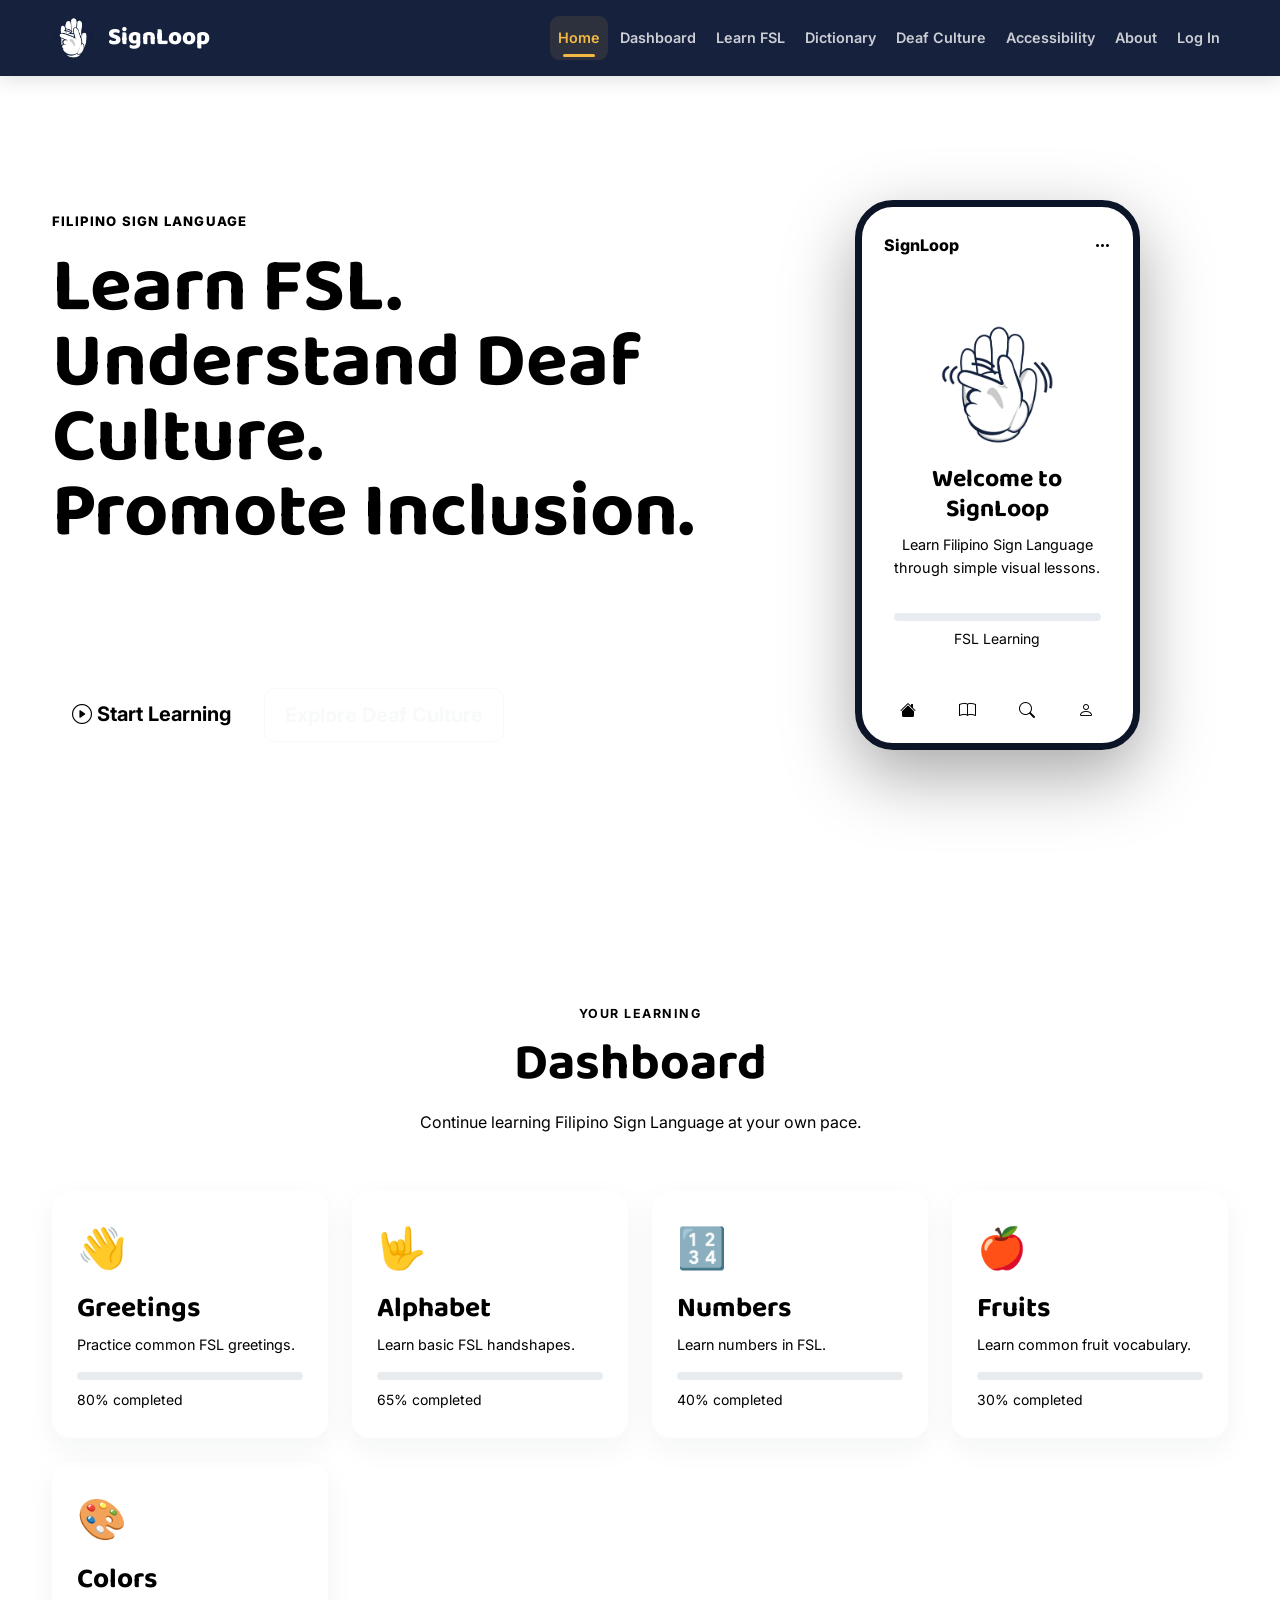
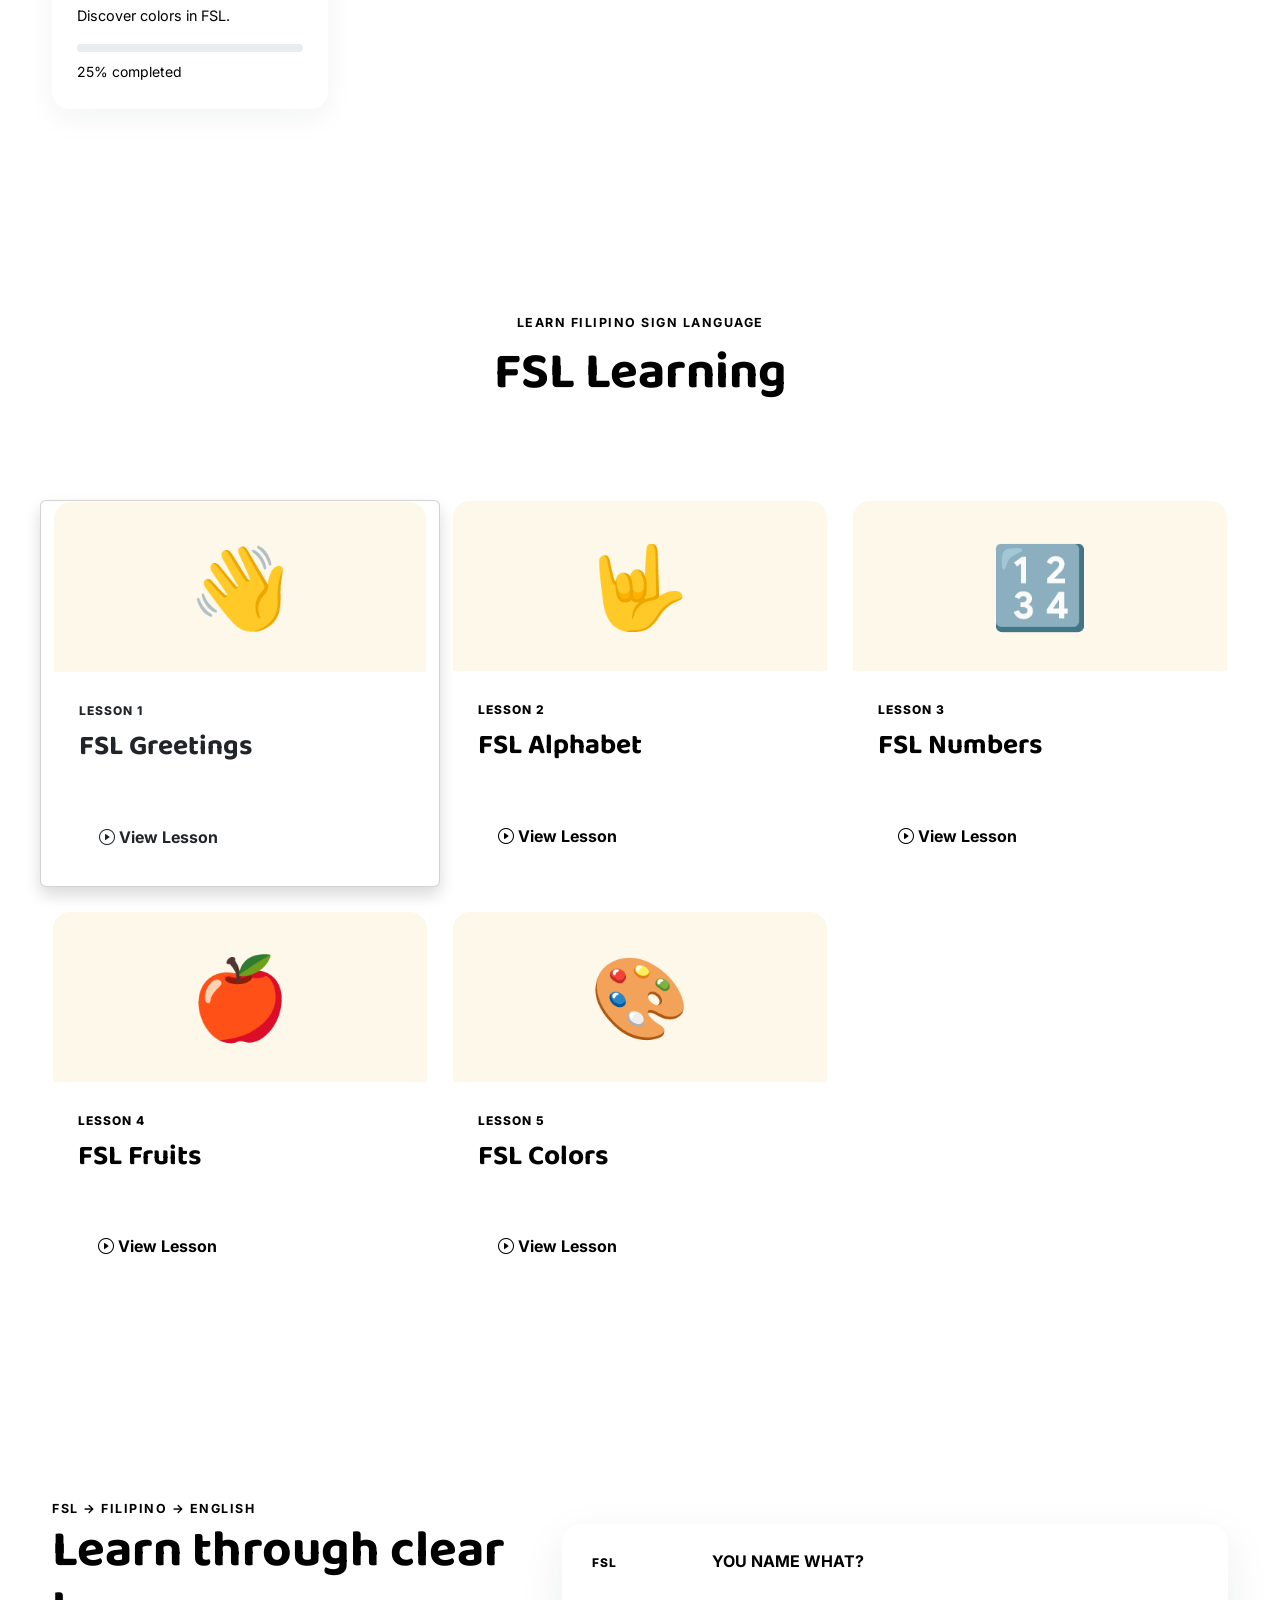
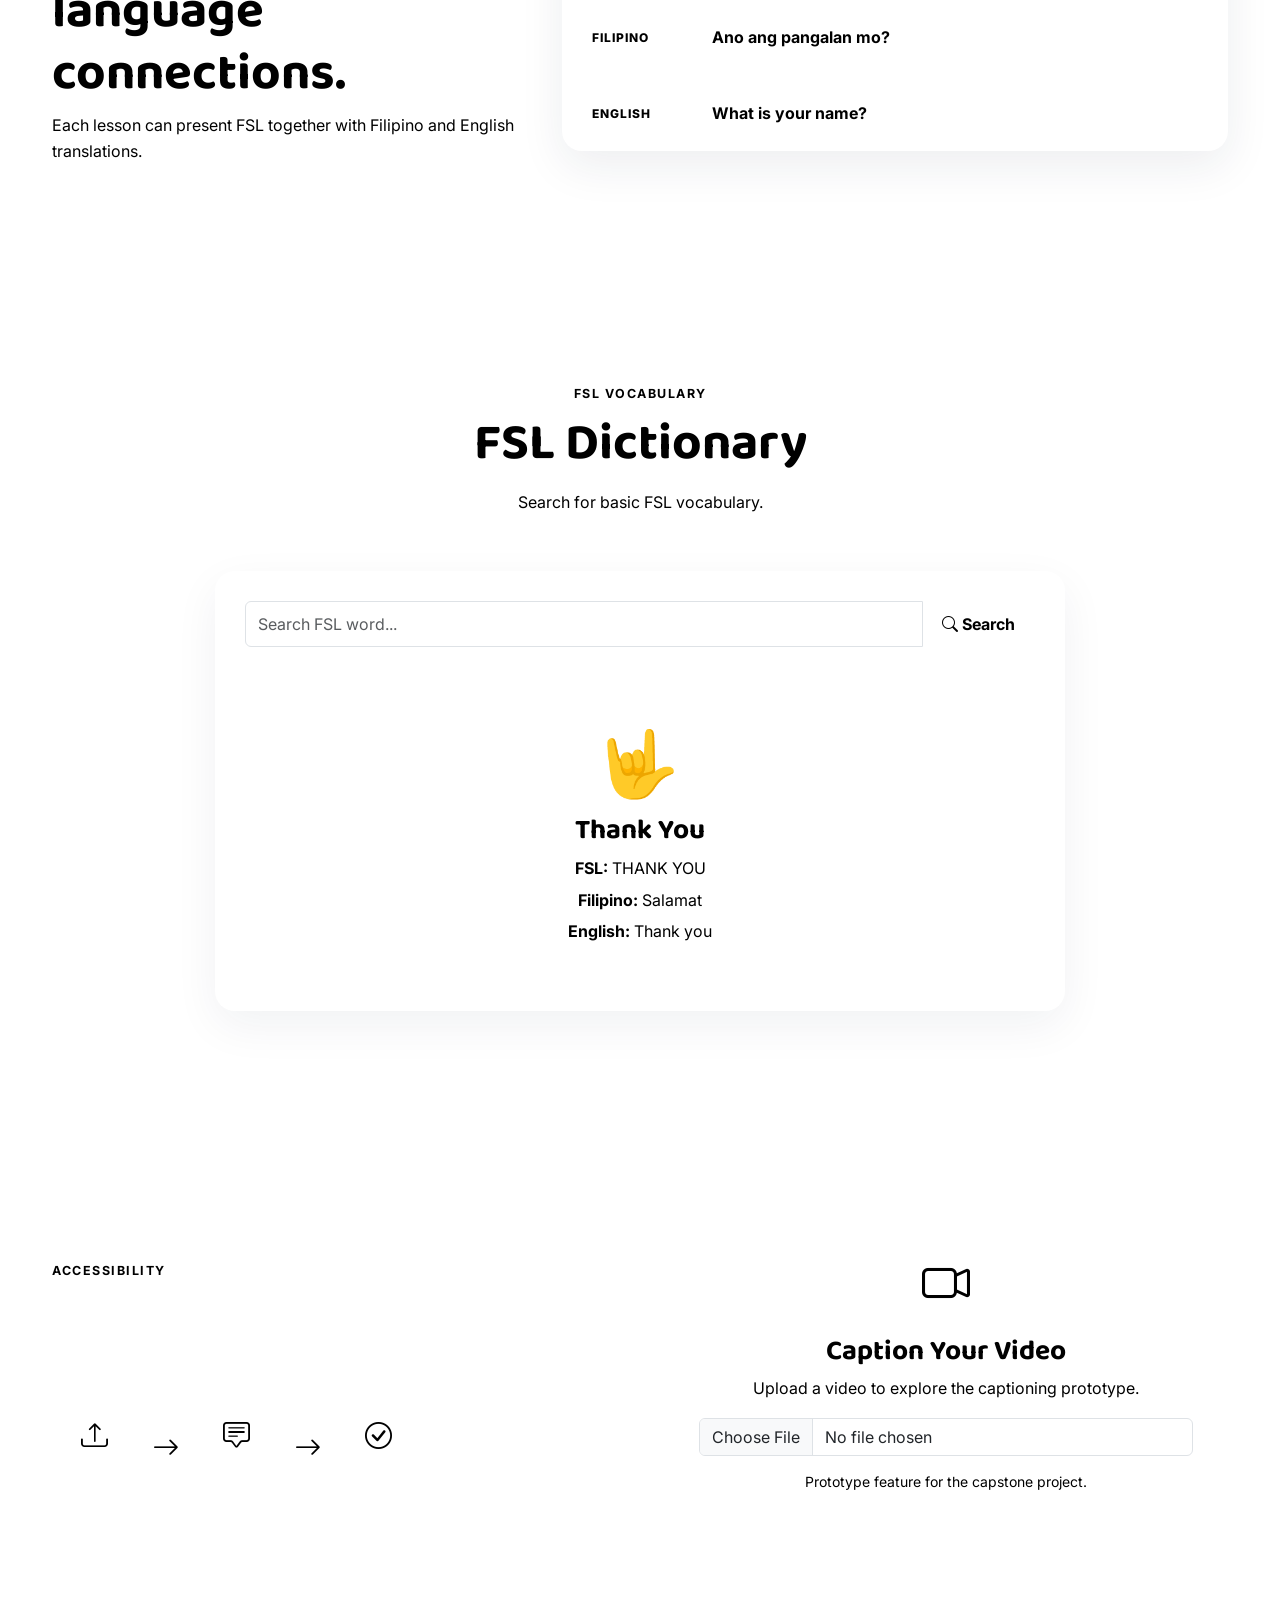
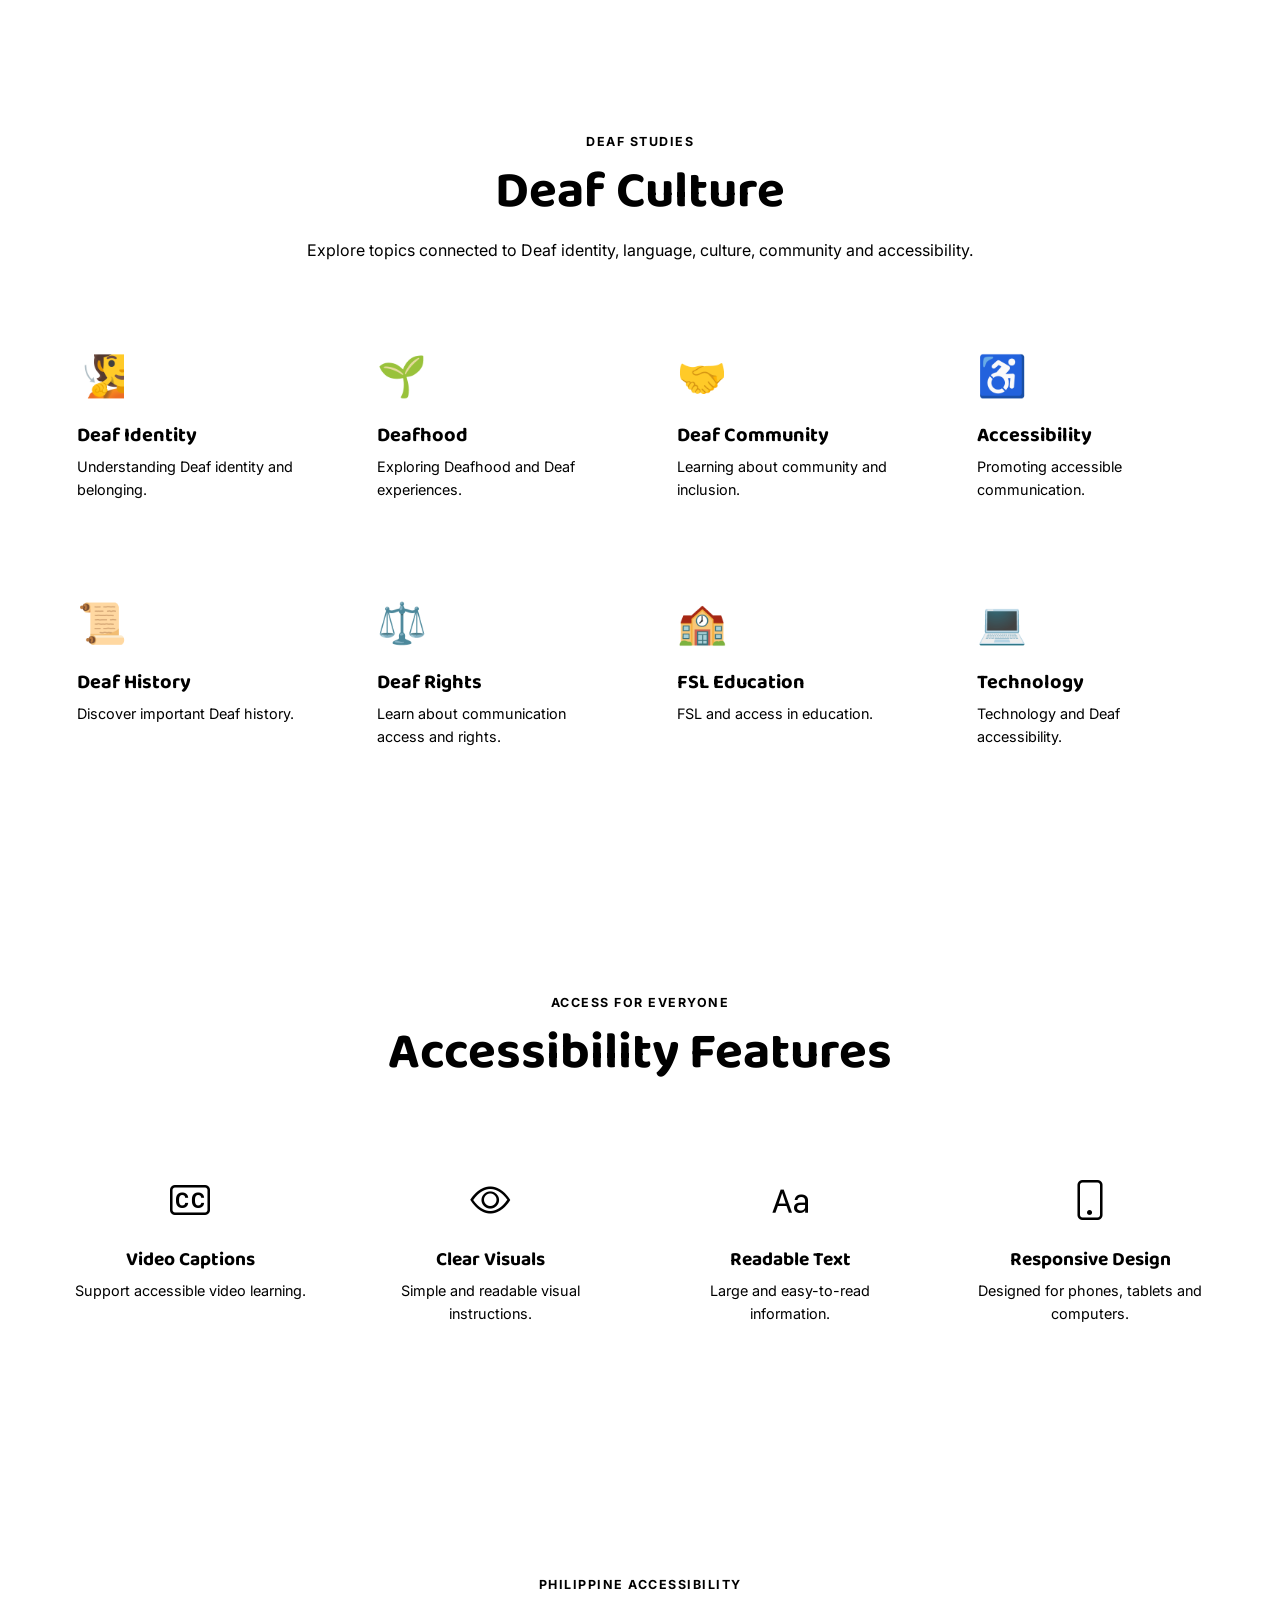
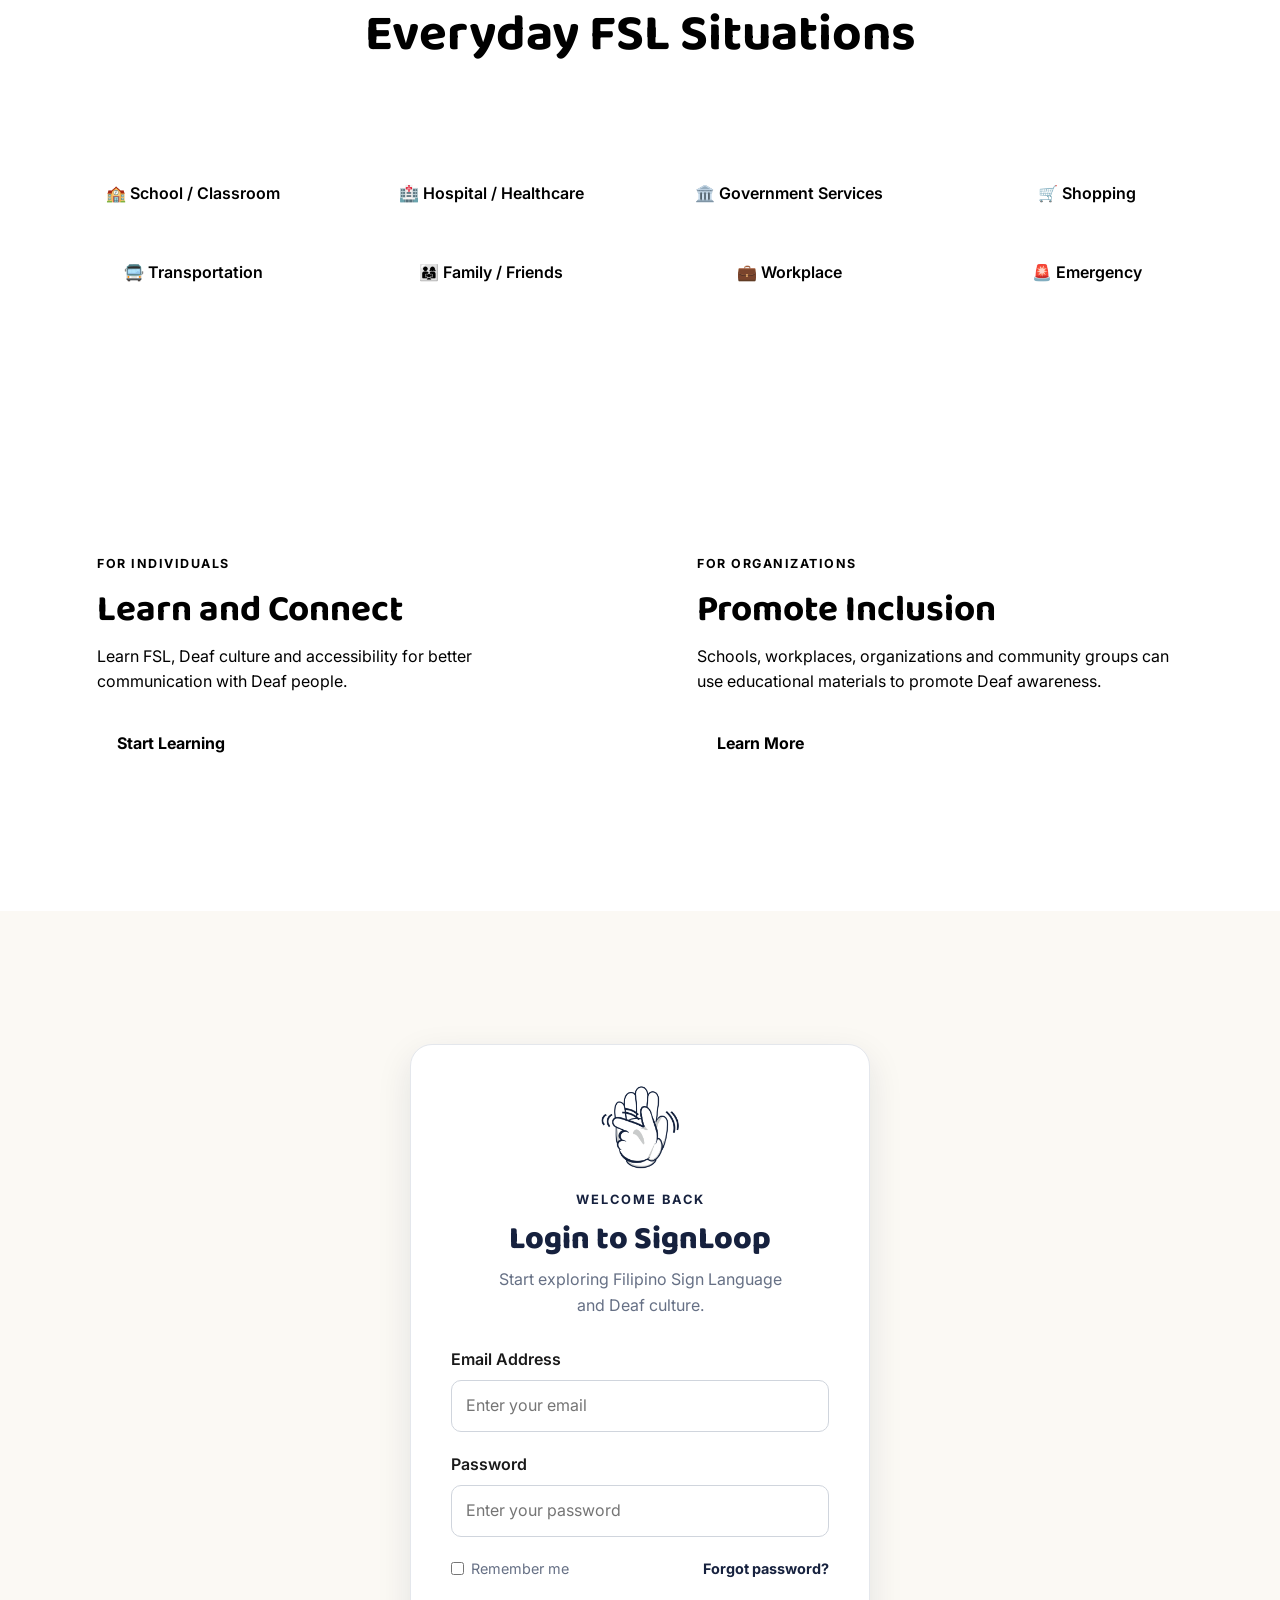
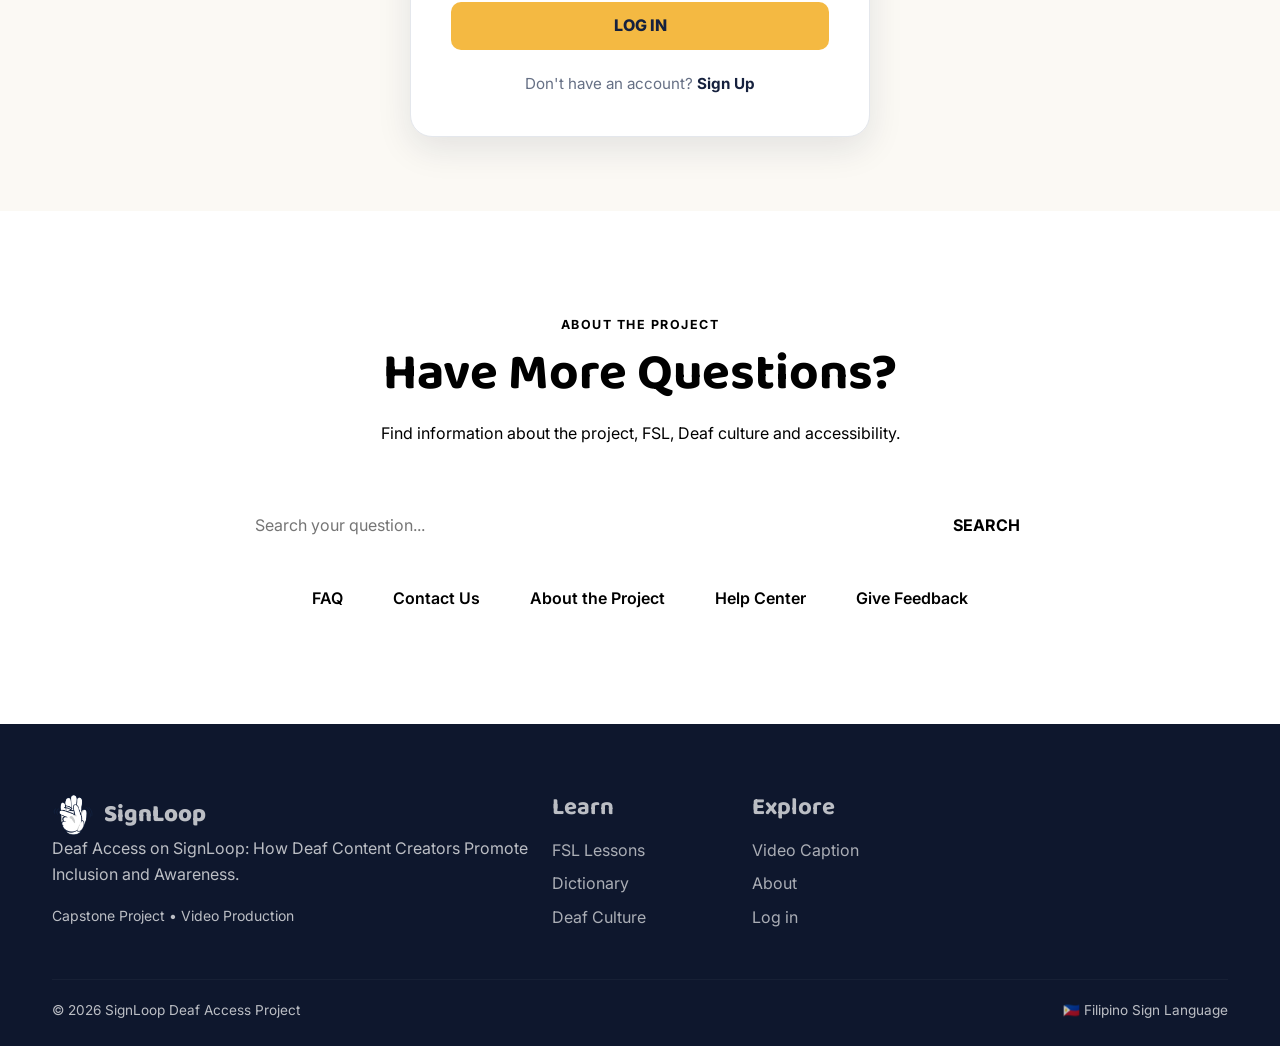
==== index.html @ 975158e7 "Update print statement from 'Hello' to 'Goodbye'" ====
<!DOCTYPE html>
<html lang="en">
<head>
    <meta charset="UTF-8">
    <meta name="viewport" content="width=device-width, initial-scale=1.0">

    <title>SignLoop | Deaf Access</title>

    <!-- Google Fonts -->
    <link rel="preconnect" href="https://fonts.googleapis.com">
    <link rel="preconnect" href="https://fonts.gstatic.com" crossorigin>
    <link href="https://fonts.googleapis.com/css2?family=Baloo+2:wght@600;700;800&family=Inter:wght@400;500;600;700&display=swap" rel="stylesheet">

    <!-- Bootstrap -->
    <link href="https://cdn.jsdelivr.net/npm/bootstrap@5.3.3/dist/css/bootstrap.min.css" rel="stylesheet">

    <!-- Bootstrap Icons -->
    <link href="https://cdn.jsdelivr.net/npm/bootstrap-icons@1.11.3/font/bootstrap-icons.css" rel="stylesheet">

    <!-- Custom CSS -->
    <link rel="stylesheet" href="style.css">
</head>

<body>

<!-- ================= NAVIGATION ================= -->

<nav class="navbar navbar-expand-lg navbar-dark fixed-top">
    <div class="container">

        <a class="navbar-brand" href="#home">
            <img src="darkblue logo.png" alt="SignLoop" class="brand-logo">
            <span>SignLoop</span>
        </a>

        <button class="navbar-toggler"
                type="button"
                data-bs-toggle="collapse"
                data-bs-target="#mainNav"
                aria-controls="mainNav"
                aria-expanded="false"
                aria-label="Toggle navigation">
            <span class="navbar-toggler-icon"></span>
        </button>

        <div class="collapse navbar-collapse" id="mainNav">

            <ul class="navbar-nav ms-auto nav-tabs-custom">

                <li class="nav-item">
                    <a class="nav-link" href="#home">Home</a>
                </li>

                <li class="nav-item">
                    <a class="nav-link" href="#dashboard">Dashboard</a>
                </li>

                <li class="nav-item">
                    <a class="nav-link" href="#learn">Learn FSL</a>
                </li>

                <li class="nav-item">
                    <a class="nav-link" href="#dictionary">Dictionary</a>
                </li>

                <li class="nav-item">
                    <a class="nav-link" href="#culture">Deaf Culture</a>
                </li>

                <li class="nav-item">
                    <a class="nav-link" href="#caption">Accessibility</a>
                </li>

                <li class="nav-item">
                    <a class="nav-link" href="#about">About</a>
                </li>

                <li class="nav-item">
                   <a class="nav-link" href="#login">Log In</a>
                </li>

            </ul>

        </div>
    </div>
</nav>


<!-- ================= HOME ================= -->

<section id="home" class="hero-section">

    <div class="container">

        <div class="row align-items-center g-5">

            <div class="col-lg-7">

                <span class="small-label">
                    FILIPINO SIGN LANGUAGE
                </span>

                <h1>
                    Learn FSL.
                    <span>Understand Deaf Culture.</span>
                    Promote Inclusion.
                </h1>

                <p class="hero-text">
                    Deaf Access on SignLoop is an educational project
                    designed to help people learn Filipino Sign Language,
                    understand Deaf culture, and communicate more
                    inclusively with the Deaf community.
                </p>

                <div class="hero-buttons">

                    <a href="#learn" class="btn btn-gold btn-lg">
                        <i class="bi bi-play-circle"></i>
                        Start Learning
                    </a>

                    <a href="#culture" class="btn btn-outline-light btn-lg">
                        Explore Deaf Culture
                    </a>

                </div>

            </div>


            <div class="col-lg-5">

                <div class="phone-preview">

                    <div class="phone-top">
                        <span>SignLoop</span>
                        <i class="bi bi-three-dots"></i>
                    </div>

                    <div class="phone-content">

                        <div class="sign-icon">
                           <img src="darkblue logo.png" alt="SignLoop Logo">
                        </div>

                        <h3>Welcome to SignLoop</h3>

                        <p>
                            Learn Filipino Sign Language
                            through simple visual lessons.
                        </p>

                        <div class="mini-progress">
                            <span></span>
                        </div>

                        <small>FSL Learning</small>

                    </div>

                    <div class="phone-bottom">
                        <i class="bi bi-house-fill"></i>
                        <i class="bi bi-book"></i>
                        <i class="bi bi-search"></i>
                        <i class="bi bi-person"></i>
                    </div>

                </div>

            </div>

        </div>

    </div>

</section>


<!-- ================= DASHBOARD ================= -->

<section id="dashboard" class="section-light">

    <div class="container">

        <div class="section-heading">

            <span class="section-label">YOUR LEARNING</span>

            <h2>Dashboard</h2>

            <p>
                Continue learning Filipino Sign Language
                at your own pace.
            </p>

        </div>


        <div class="row g-4">

            <!-- Greetings -->

            <div class="col-md-6 col-lg-3">

                <div class="dashboard-card">

                    <div class="dashboard-icon">
                        👋
                    </div>

                    <h3>Greetings</h3>

                    <p>Practice common FSL greetings.</p>

                    <div class="progress">
                        <div class="progress-bar"
                             style="width: 80%"></div>
                    </div>

                    <small>80% completed</small>

                </div>

            </div>


            <!-- Alphabet -->

            <div class="col-md-6 col-lg-3">

                <div class="dashboard-card">

                    <div class="dashboard-icon">
                        🤟
                    </div>

                    <h3>Alphabet</h3>

                    <p>Learn basic FSL handshapes.</p>

                    <div class="progress">
                        <div class="progress-bar"
                             style="width: 65%"></div>
                    </div>

                    <small>65% completed</small>

                </div>

            </div>


            <!-- Numbers -->

            <div class="col-md-6 col-lg-3">

                <div class="dashboard-card">

                    <div class="dashboard-icon">
                        🔢
                    </div>

                    <h3>Numbers</h3>

                    <p>Learn numbers in FSL.</p>

                    <div class="progress">
                        <div class="progress-bar"
                             style="width: 40%"></div>
                    </div>

                    <small>40% completed</small>

                </div>

            </div>


            <!-- Fruits -->

            <div class="col-md-6 col-lg-3">

                <div class="dashboard-card">

                    <div class="dashboard-icon">
                        🍎
                    </div>

                    <h3>Fruits</h3>

                    <p>Learn common fruit vocabulary.</p>

                    <div class="progress">
                        <div class="progress-bar"
                             style="width: 30%"></div>
                    </div>

                    <small>30% completed</small>

                </div>

            </div>


            <!-- Colors -->

            <div class="col-md-6 col-lg-3">

                <div class="dashboard-card">

                    <div class="dashboard-icon">
                        🎨
                    </div>

                    <h3>Colors</h3>

                    <p>Discover colors in FSL.</p>

                    <div class="progress">
                        <div class="progress-bar"
                             style="width: 25%"></div>
                    </div>

                    <small>25% completed</small>

                </div>

            </div>

        </div>

    </div>

</section>


<!-- ================= LEARN FSL ================= -->

<section id="learn" class="section-dark">

    <div class="container">

        <div class="section-heading light-text">

            <span class="section-label">
                LEARN FILIPINO SIGN LANGUAGE
            </span>

            <h2>FSL Learning</h2>

            <p>
                Learn basic Filipino Sign Language through
                visual lessons and educational videos.
            </p>

        </div>


        <div class="row g-4">


            <!-- LESSON 1: GREETINGS -->

            <div class="col-md-6 col-lg-4 card shadow">

                <div class="lesson-card">

                    <div class="lesson-image">
                        👋
                    </div>

                    <div class="lesson-content">

                        <span>LESSON 1</span>

                        <h3>FSL Greetings</h3>

                        <p>
                            Learn everyday Filipino greetings
                            in FSL.
                        </p>

                        <a class="btn btn-gold"
                                type="button"
								href="lesson_01.html">
             
                            <i class="bi bi-play-circle"></i>
                            View Lesson
                        </a>

                    </div>

                </div>

            </div>


            <!-- LESSON 2: ALPHABET -->

            <div class="col-md-6 col-lg-4">

                <div class="lesson-card">

                    <div class="lesson-image">
                        🤟
                    </div>

                    <div class="lesson-content">

                        <span>LESSON 2</span>

                        <h3>FSL Alphabet</h3>

                        <p>
                            Learn the Filipino Sign Language
                            alphabet.
                        </p>

                        <button class="btn btn-gold"
                                type="button"
                                onclick="showLesson('FSL Alphabet', 'videos/alphabet.mp4', 'https://www.youtube.com/embed/VIDEO_ID_2')">
                            <i class="bi bi-play-circle"></i>
                            View Lesson
                        </button>

                    </div>

                </div>

            </div>


            <!-- LESSON 3: NUMBERS -->

            <div class="col-md-6 col-lg-4">

                <div class="lesson-card">

                    <div class="lesson-image">
                        🔢
                    </div>

                    <div class="lesson-content">

                        <span>LESSON 3</span>

                        <h3>FSL Numbers</h3>

                        <p>
                            Learn basic numbers in FSL.
                        </p>

                        <button class="btn btn-gold"
                                type="button"
                                onclick="showLesson('FSL Numbers', 'videos/numbers.mp4', 'https://www.youtube.com/embed/VIDEO_ID_3')">
                            <i class="bi bi-play-circle"></i>
                            View Lesson
                        </button>

                    </div>

                </div>

            </div>


            <!-- LESSON 4: FRUITS -->

            <div class="col-md-6 col-lg-4">

                <div class="lesson-card">

                    <div class="lesson-image">
                        🍎
                    </div>

                    <div class="lesson-content">

                        <span>LESSON 4</span>

                        <h3>FSL Fruits</h3>

                        <p>
                            Learn common fruit vocabulary
                            in FSL.
                        </p>

                        <button class="btn btn-gold"
                                type="button"
                                onclick="showLesson('FSL Fruits', 'videos/fruits.mp4', 'https://www.youtube.com/embed/VIDEO_ID_4')">
                            <i class="bi bi-play-circle"></i>
                            View Lesson
                        </button>

                    </div>

                </div>

            </div>


            <!-- LESSON 5: COLORS -->

            <div class="col-md-6 col-lg-4">

                <div class="lesson-card">

                    <div class="lesson-image">
                        🎨
                    </div>

                    <div class="lesson-content">

                        <span>LESSON 5</span>

                        <h3>FSL Colors</h3>

                        <p>
                            Learn common colors in FSL.
                        </p>

                        <button class="btn btn-gold"
                                type="button"
                                onclick="showLesson('FSL Colors', 'videos/colors.mp4', 'https://www.youtube.com/embed/VIDEO_ID_5')">
                            <i class="bi bi-play-circle"></i>
                            View Lesson
                        </button>

                    </div>

                </div>

            </div>

        </div>

    </div>

</section>


<!-- ================= VIDEO MODAL ================= -->

<div class="modal fade"
     id="lessonModal"
     tabindex="-1"
     aria-labelledby="lessonModalTitle"
     aria-hidden="true">

    <div class="modal-dialog modal-lg modal-dialog-centered">

        <div class="modal-content video-modal">

            <div class="modal-header">

                <h2 class="modal-title" id="lessonModalTitle">
                    FSL Lesson
                </h2>

                <button type="button"
                        class="btn-close"
                        data-bs-dismiss="modal"
                        aria-label="Close">
                </button>

            </div>

            <div class="modal-body">

                <!-- YouTube video -->
                <div class="video-wrapper">
                    <iframe
                        id="youtubeVideo"
                        src=""
                        title="FSL Learning Video"
                        allow="accelerometer; autoplay; clipboard-write; encrypted-media; gyroscope; picture-in-picture"
                        allowfullscreen>
                    </iframe>
                </div>

                <!-- Local video -->
                <video id="localVideo"
                       class="local-video"
                       controls
                       preload="metadata">
                    <source id="localVideoSource" src="" type="video/mp4">
                    Your browser does not support video playback.
                </video>

                <div class="video-note">
                    <i class="bi bi-info-circle"></i>
                    You can replace the temporary video link
                    with your YouTube lesson later.
                </div>

            </div>

        </div>

    </div>

</div>


<!-- ================= FSL EXAMPLE ================= -->

<section class="example-section">

    <div class="container">

        <div class="row align-items-center g-5">

            <div class="col-lg-5">

                <span class="section-label">
                    FSL → FILIPINO → ENGLISH
                </span>

                <h2>
                    Learn through clear
                    language connections.
                </h2>

                <p>
                    Each lesson can present FSL together
                    with Filipino and English translations.
                </p>

            </div>


            <div class="col-lg-7">

                <div class="translation-card">

                    <div class="translation-row">

                        <span>FSL</span>

                        <strong>
                            YOU NAME WHAT?
                        </strong>

                    </div>

                    <div class="translation-row">

                        <span>FILIPINO</span>

                        <strong>
                            Ano ang pangalan mo?
                        </strong>

                    </div>

                    <div class="translation-row">

                        <span>ENGLISH</span>

                        <strong>
                            What is your name?
                        </strong>

                    </div>

                </div>

            </div>

        </div>

    </div>

</section>


<!-- ================= DICTIONARY ================= -->

<section id="dictionary" class="section-light">

    <div class="container">

        <div class="section-heading">

            <span class="section-label">
                FSL VOCABULARY
            </span>

            <h2>FSL Dictionary</h2>

            <p>
                Search for basic FSL vocabulary.
            </p>

        </div>


        <div class="dictionary-box">

            <div class="input-group">

                <input type="text"
                       id="dictionarySearch"
                       class="form-control"
                       placeholder="Search FSL word..."
                       aria-label="Search FSL word">

                <button class="btn btn-gold"
                        type="button"
                        onclick="searchDictionary()">
                    <i class="bi bi-search"></i>
                    Search
                </button>

            </div>


            <div id="dictionaryResult" class="dictionary-result">

                <div class="dictionary-icon">
                    🤟
                </div>

                <h3>Thank You</h3>

                <p>
                    <strong>FSL:</strong> THANK YOU
                </p>

                <p>
                    <strong>Filipino:</strong> Salamat
                </p>

                <p>
                    <strong>English:</strong> Thank you
                </p>

            </div>

        </div>

    </div>

</section>


<!-- ================= VIDEO CAPTION ================= -->

<section id="caption" class="section-dark">

    <div class="container">

        <div class="row align-items-center g-5">

            <div class="col-lg-6">

                <span class="section-label">
                    ACCESSIBILITY
                </span>

                <h2 class="text-white">
                    FSL Video Caption
                </h2>

                <p class="text-white-50">
                    A prototype concept for improving accessibility
                    of video content through captions.
                </p>

                <div class="caption-process">

                    <div>
                        <i class="bi bi-upload"></i>
                        <span>Upload Video</span>
                    </div>

                    <i class="bi bi-arrow-right"></i>

                    <div>
                        <i class="bi bi-chat-square-text"></i>
                        <span>Caption</span>
                    </div>

                    <i class="bi bi-arrow-right"></i>

                    <div>
                        <i class="bi bi-check-circle"></i>
                        <span>Review/Edit</span>
                    </div>

                </div>

            </div>


            <div class="col-lg-6">

                <div class="upload-card">

                    <i class="bi bi-camera-video"></i>

                    <h3>Caption Your Video</h3>

                    <p>
                        Upload a video to explore
                        the captioning prototype.
                    </p>

                    <input type="file"
                           id="videoUpload"
                           class="form-control"
                           accept="video/*">

                    <div id="uploadMessage"></div>

                    <small>
                        Prototype feature for the capstone project.
                    </small>

                </div>

            </div>

        </div>

    </div>

</section>


<!-- ================= DEAF CULTURE ================= -->

<section id="culture" class="section-light">

    <div class="container">

        <div class="section-heading">

            <span class="section-label">
                DEAF STUDIES
            </span>

            <h2>Deaf Culture</h2>

            <p>
                Explore topics connected to Deaf identity,
                language, culture, community and accessibility.
            </p>

        </div>


        <div class="row g-4">

            <div class="col-md-6 col-lg-3">
                <div class="culture-card">
                    <span>🧏</span>
                    <h3>Deaf Identity</h3>
                    <p>Understanding Deaf identity and belonging.</p>
                </div>
            </div>

            <div class="col-md-6 col-lg-3">
                <div class="culture-card">
                    <span>🌱</span>
                    <h3>Deafhood</h3>
                    <p>Exploring Deafhood and Deaf experiences.</p>
                </div>
            </div>

            <div class="col-md-6 col-lg-3">
                <div class="culture-card">
                    <span>🤝</span>
                    <h3>Deaf Community</h3>
                    <p>Learning about community and inclusion.</p>
                </div>
            </div>

            <div class="col-md-6 col-lg-3">
                <div class="culture-card">
                    <span>♿</span>
                    <h3>Accessibility</h3>
                    <p>Promoting accessible communication.</p>
                </div>
            </div>

            <div class="col-md-6 col-lg-3">
                <div class="culture-card">
                    <span>📜</span>
                    <h3>Deaf History</h3>
                    <p>Discover important Deaf history.</p>
                </div>
            </div>

            <div class="col-md-6 col-lg-3">
                <div class="culture-card">
                    <span>⚖️</span>
                    <h3>Deaf Rights</h3>
                    <p>Learn about communication access and rights.</p>
                </div>
            </div>

            <div class="col-md-6 col-lg-3">
                <div class="culture-card">
                    <span>🏫</span>
                    <h3>FSL Education</h3>
                    <p>FSL and access in education.</p>
                </div>
            </div>

            <div class="col-md-6 col-lg-3">
                <div class="culture-card">
                    <span>💻</span>
                    <h3>Technology</h3>
                    <p>Technology and Deaf accessibility.</p>
                </div>
            </div>

        </div>

    </div>

</section>


<!-- ================= ACCESSIBILITY FEATURES ================= -->

<section class="section-light">

    <div class="container">

        <div class="section-heading">

            <span class="section-label">
                ACCESS FOR EVERYONE
            </span>

            <h2>Accessibility Features</h2>

        </div>


        <div class="row g-4">

            <div class="col-md-6 col-lg-3">

                <div class="feature-card">

                    <i class="bi bi-badge-cc"></i>

                    <h3>Video Captions</h3>

                    <p>
                        Support accessible video learning.
                    </p>

                </div>

            </div>


            <div class="col-md-6 col-lg-3">

                <div class="feature-card">

                    <i class="bi bi-eye"></i>

                    <h3>Clear Visuals</h3>

                    <p>
                        Simple and readable visual instructions.
                    </p>

                </div>

            </div>


            <div class="col-md-6 col-lg-3">

                <div class="feature-card">

                    <i class="bi bi-type"></i>

                    <h3>Readable Text</h3>

                    <p>
                        Large and easy-to-read information.
                    </p>

                </div>

            </div>


            <div class="col-md-6 col-lg-3">

                <div class="feature-card">

                    <i class="bi bi-phone"></i>

                    <h3>Responsive Design</h3>

                    <p>
                        Designed for phones, tablets and computers.
                    </p>

                </div>

            </div>

        </div>

    </div>

</section>


<!-- ================= PHILIPPINE SITUATIONS ================= -->

<section class="situations-section">

    <div class="container">

        <div class="section-heading light-text">

            <span class="section-label">
                PHILIPPINE ACCESSIBILITY
            </span>

            <h2>Everyday FSL Situations</h2>

            <p>
                Learn communication situations that may occur
                in everyday life in the Philippines.
            </p>

        </div>


        <div class="row g-3">

            <div class="col-6 col-md-4 col-lg-3">
                <div class="situation-card">
                    🏫 School / Classroom
                </div>
            </div>

            <div class="col-6 col-md-4 col-lg-3">
                <div class="situation-card">
                    🏥 Hospital / Healthcare
                </div>
            </div>

            <div class="col-6 col-md-4 col-lg-3">
                <div class="situation-card">
                    🏛️ Government Services
                </div>
            </div>

            <div class="col-6 col-md-4 col-lg-3">
                <div class="situation-card">
                    🛒 Shopping
                </div>
            </div>

            <div class="col-6 col-md-4 col-lg-3">
                <div class="situation-card">
                    🚍 Transportation
                </div>
            </div>

            <div class="col-6 col-md-4 col-lg-3">
                <div class="situation-card">
                    👨‍👩‍👧 Family / Friends
                </div>
            </div>

            <div class="col-6 col-md-4 col-lg-3">
                <div class="situation-card">
                    💼 Workplace
                </div>
            </div>

            <div class="col-6 col-md-4 col-lg-3">
                <div class="situation-card">
                    🚨 Emergency
                </div>
            </div>

        </div>

    </div>

</section>


<!-- ================= AUDIENCE ================= -->

<section class="section-light">

    <div class="container">

        <div class="row g-4">

            <div class="col-lg-6">

                <div class="audience-card">

                    <span class="section-label">
                        FOR INDIVIDUALS
                    </span>

                    <h2>Learn and Connect</h2>

                    <p>
                        Learn FSL, Deaf culture and accessibility
                        for better communication with Deaf people.
                    </p>

                    <a href="#learn" class="btn btn-dark">
                        Start Learning
                    </a>

                </div>

            </div>


            <div class="col-lg-6">

                <div class="audience-card gold-card">

                    <span class="section-label">
                        FOR ORGANIZATIONS
                    </span>

                    <h2>Promote Inclusion</h2>

                    <p>
                        Schools, workplaces, organizations and
                        community groups can use educational
                        materials to promote Deaf awareness.
                    </p>

                    <a href="#about" class="btn btn-dark">
                        Learn More
                    </a>

                </div>

            </div>

        </div>

    </div>

</section>


<!-- ================= LOGIN FORM ================= -->

<section id="login" class="login-section">
    <div class="login-box">

        <div class="login-logo">
            <img src="darkblue logo.png" alt="SignLoop Logo">
        </div>

        <span class="section-label">WELCOME BACK</span>
      <h2>Login to SignLoop</h2>
        <p>Start exploring Filipino Sign Language <br>
           and Deaf culture.
        </p>

        <form id="loginForm">
            <div class="form-group">
                <label for="loginEmail">Email Address</label>
                <input type="email"
                       id="loginEmail"
                       placeholder="Enter your email"
                       required>
            </div>

            <div class="form-group">
                <label for="loginPassword">Password</label>
                <input type="password"
                       id="loginPassword"
                       placeholder="Enter your password"
                       required>
            </div>

            <div class="login-options">
                <label for="rememberMe">
                    <input type="checkbox" id="rememberMe">
                    Remember me
                </label>

                <a href="#login" id="forgotPassword">
                    Forgot password?
                </a>
            </div>

            <button type="submit" class="login-button">
                LOG IN
            </button>

            <p id="loginMessage"
               class="login-message"
               aria-live="polite"></p>

            <div class="login-register">
                Don't have an account?
                <a href="#signup">Sign Up</a>
            </div>
        </form>

    </div>
</section>

<!-- ================= ABOUT / QUESTIONS ================= -->

<section id="about" class="section-light">

    <div class="container">

        <div class="section-heading">

            <span class="section-label">
                ABOUT THE PROJECT
            </span>

            <h2>Have More Questions?</h2>

            <p>
                Find information about the project,
                FSL, Deaf culture and accessibility.
            </p>

        </div>


        <div class="search-question">

            <input type="text"
                   id="questionSearch"
                   placeholder="Search your question..."
                   aria-label="Search your question">

            <button onclick="searchQuestion()"
                    class="btn btn-gold"
                    type="button">

                SEARCH

            </button>

        </div>


        <div id="questionResult"
             class="question-result">
        </div>


        <div class="faq-buttons">

            <button type="button"
                    onclick="showQuestion('FAQ')">
                FAQ
            </button>

            <button type="button"
                    onclick="showQuestion('Contact Us')">
                Contact Us
            </button>

            <button type="button"
                    onclick="showQuestion('About the Project')">
                About the Project
            </button>

            <button type="button"
                    onclick="showQuestion('Help Center')">
                Help Center
            </button>

            <button type="button"
                    onclick="showQuestion('Give Feedback')">
                Give Feedback
            </button>

        </div>

    </div>

</section>


<!-- ================= FOOTER ================= -->

<footer>

    <div class="container">

        <div class="row g-4">

            <div class="col-lg-5">

                <div class="footer-logo">
                  <img src="darkblue logo.png" alt="SignLoop Logo" class="footer-logo-image">
                  <span>SignLoop</span> 
                </div>

                <p>
                    Deaf Access on SignLoop:
                    How Deaf Content Creators Promote
                    Inclusion and Awareness.
                </p>

                <small>
                    Capstone Project • Video Production
                </small>

            </div>


            <div class="col-6 col-lg-2">

                <h4>Learn</h4>

                <a href="#learn">FSL Lessons</a>
                <a href="#dictionary">Dictionary</a>
                <a href="#culture">Deaf Culture</a>

            </div>


            <div class="col-6 col-lg-2">

                <h4>Explore</h4>

                <a href="#caption">Video Caption</a>
                <a href="#about">About</a>
                <a href="#signup">Log in</a>

            </div>

        </div>


        <hr>


        <div class="footer-bottom">

            <span>
                © 2026 SignLoop Deaf Access Project
            </span>

            <span>
                🇵🇭 Filipino Sign Language
            </span>

        </div>

    </div>

</footer>


<!-- Bootstrap JavaScript -->

<script src="https://cdn.jsdelivr.net/npm/bootstrap@5.3.3/dist/js/bootstrap.bundle.min.js"></script>

<!-- Custom JavaScript -->

<script src="script.js"></script>

</body>
</html>
---- style.css ----
/* =========================================================
   SIGNLOOP DEAF ACCESS
   Custom CSS
   Technology: HTML + CSS + JavaScript + Bootstrap
   ========================================================= */


/* ================= ROOT COLORS ================= */

:root {
    deep-indigo: #16213E;
    warm-gold: #F4B942;
    coral: #EF6461;
    warm-off-dark-blue: #F4F6FA;
    off-white: #FBF9F4;
    charcoal: #1A1A1A;
    white: #FFFFFF;
    gray: #667085;
    border: #E4E7EC;
}


/* ================= GENERAL ================= */

html {
    scroll-behavior: smooth;
    scroll-padding-top: 80px;
}

body {
    margin: 0;
    padding: 0;
    font-family: "Inter", sans-serif;
    color: var(--charcoal);
    background: var(--off-white);
    line-height: 1.6;
}

h1,
h2,
h3,
h4,
.navbar-brand {
    font-family: "Baloo 2", sans-serif;
    font-weight: 700;
}

a {
    text-decoration: none;
}

img {
    max-width: 100%;
}

.section-light {
    background: var(--off-white);
    padding: 100px 0;
}

.section-dark {
    background: var(--deep-indigo);
    padding: 100px 0;
}

.section-heading {
    max-width: 760px;
    margin: 0 auto 55px;
    text-align: center;
}

.section-heading h2 {
    font-size: clamp(2.2rem, 4vw, 3.5rem);
    margin: 8px 0 15px;
    color: var(--deep-indigo);
}

.section-heading p {
    color: var(--gray);
    margin: 0;
}

.light-text h2 {
    color: var(--white);
}

.light-text p {
    color: rgba(255, 255, 255, 0.72);
}

.section-label {
    display: inline-block;
    color: var(--coral);
    font-size: 0.78rem;
    font-weight: 700;
    letter-spacing: 1.5px;
    text-transform: uppercase;
}



/* ================= SMOOTH NAVIGATION TABS ================= */

html {
    scroll-behavior: smooth;
    scroll-padding-top: 90px;
}

.navbar {
    background: #16213E;
    padding: 12px 0;
    box-shadow: 0 4px 18px rgba(0, 0, 0, 0.12);
}

.brand-logo {
    width: 42px;
    height: 42px;
    object-fit: contain;
    background: transparent;
    margin-right: 8px;
}

.navbar-brand {
    display: flex;
    align-items: center;
    gap: 6px;
    color: #FFFFFF;
    font-family: 'Baloo 2', sans-serif;
    font-size: 1.5rem;
    font-weight: 800;
}

.nav-tabs-custom {
    display: flex;
    align-items: center;
    gap: 4px;
}

.nav-tabs-custom .nav-link {
    position: relative;
    color: rgba(255, 255, 255, 0.78);
    padding: 10px 13px;
    border-radius: 9px;
    font-size: 0.9rem;
    font-weight: 600;
    transition:
        color 0.25s ease,
        background 0.25s ease,
        transform 0.25s ease;
}

/* Hover interaction */
.nav-tabs-custom .nav-link:hover {
    color: #FFFFFF;
    background: rgba(255, 255, 255, 0.09);
    transform: translateY(-2px);
}

/* Active tab indicator */
.nav-tabs-custom .nav-link.active {
    color: #F4B942;
    background: rgba(244, 185, 66, 0.10);
}

/* Animated underline */
.nav-tabs-custom .nav-link::after {
    content: "";
    position: absolute;
    left: 13px;
    right: 13px;
    bottom: 3px;
    height: 3px;
    background: #F4B942;
    border-radius: 10px;
    transform: scaleX(0);
    transform-origin: center;
    transition: transform 0.25s ease;
}

.nav-tabs-custom .nav-link.active::after {
    transform: scaleX(1);
}

/* Sign Up button */
.nav-signup {
    background-color: #F4B942;
    color: #E4E7EC !important;
    border: 2px solid #F4B942;
    transition: all 0.3s ease; 
}

.nav-signup:hover {
    background-color: #16213E;
    color: #E4E7EC !important;
    border-color: #16213E;
    transform: translateY(-2px);
    box-shadow: 0 5px 14px rgba(244, 185, 66, 0.3);
}

/* Responsive navigation */
@media (max-width: 991.98px) {
    .nav-tabs-custom {
        align-items: stretch;
        gap: 5px;
        padding-top: 15px;
    }

    .nav-tabs-custom .nav-link {
        padding: 12px 15px;
    }

    .nav-tabs-custom .nav-link::after {
        left: 15px;
        right: auto;
        width: 35px;
    }

    .nav-signup {
        margin: 8px 0 0;
        display: inline-block;
        text-align: center;
    }
}

/* Respect reduced-motion preferences */
@media (prefers-reduced-motion: reduce) {
    html {
        scroll-behavior: auto;
    }

    .nav-tabs-custom .nav-link,
    .nav-tabs-custom .nav-link::after,
    .nav-signup {
        transition: none;
    }
}



/* ================= BUTTONS ================= */

.btn {
    border-radius: 10px;
    font-weight: 700;
    padding: 11px 20px;
    transition: all 0.25s ease;
}

.btn-gold {
    background: var(--warm-gold);
    border: 2px solid var(--warm-gold);
    color: var(--deep-indigo);
}

.btn-gold:hover {
    background: #e3a92f;
    border-color: #e3a92f;
    color: var(--deep-indigo);
    transform: translateY(-2px);
}

.btn-dark {
    background: var(--deep-indigo);
    border: 2px solid var(--deep-indigo);
    color: var(--white);
}

.btn-dark:hover {
    background: var(--charcoal);
    color: var(--white);
}


/* ================= HERO ================= */

.hero-section {
    min-height: 100vh;
    display: flex;
    align-items: center;
    padding: 150px 0 100px;
    background:
        radial-gradient(
            circle at 85% 25%,
            rgba(244, 185, 66, 0.14),
            transparent 30%
        ),
        var(--deep-indigo);
    color: var(--white);
}

.small-label {
    display: inline-block;
    color: var(--warm-gold);
    font-weight: 800;
    letter-spacing: 1.2px;
    font-size: 0.82rem;
    margin-bottom: 18px;
}

.hero-section h1 {
    font-size: clamp(3rem, 6vw, 5.5rem);
    line-height: 0.98;
    margin-bottom: 25px;
}

.hero-section h1 span {
    display: block;
    color: var(--warm-gold);
}

.hero-text {
    max-width: 650px;
    color: rgba(255, 255, 255, 0.78);
    font-size: 1.08rem;
}

.hero-buttons {
    display: flex;
    flex-wrap: wrap;
    gap: 13px;
    margin-top: 30px;
}


/* ================= PHONE PREVIEW ================= */

.phone-preview {
    width: 285px;
    min-height: 540px;
    margin: 0 auto;
    padding: 12px;
    border: 7px solid #0c1428;
    border-radius: 38px;
    background: var(--white);
    color: var(--deep-indigo);
    box-shadow: 0 25px 70px rgba(0, 0, 0, 0.35);
}

.phone-top {
    display: flex;
    justify-content: space-between;
    align-items: center;
    padding: 14px 10px;
    font-weight: 800;
}

.phone-content {
    min-height: 410px;
    text-align: center;
    display: flex;
    flex-direction: column;
    align-items: center;
    justify-content: center;
    padding: 20px;
}

.sign-icon {
	font-size: 5rem;
    margin-bottom: 15px;
	}

.sign-icon {
    display: flex;
	align-items: center;
	justify-content: center;
	margin: 20px auto;	
}

.sign-icon img {
	width: 120px;
	height: 120px;
	object-fit: contain;
	background: transparent;
}

.phone-content h3 {
    font-size: 1.55rem;
}

.phone-content p {
    color: var(--gray);
    font-size: 0.9rem;
}

.mini-progress {
    width: 100%;
    height: 8px;
    border-radius: 10px;
    background: #e9ecf2;
    overflow: hidden;
    margin: 18px 0 7px;
}

.mini-progress span {
    display: block;
    width: 65%;
    height: 100%;
    background: var(--warm-gold);
}

.phone-bottom {
    border-top: 1px solid var(--border);
    display: flex;
    justify-content: space-around;
    padding: 15px 5px 8px;
    color: var(--deep-indigo);
}


/* ================= DASHBOARD ================= */

.dashboard-card {
    background: var(--white);
    border: 1px solid var(--border);
    border-radius: 18px;
    padding: 25px;
    height: 100%;
    box-shadow: 0 10px 30px rgba(22, 33, 62, 0.05);
    transition: 0.25s ease;
}

.dashboard-card:hover {
    transform: translateY(-5px);
    box-shadow: 0 18px 40px rgba(22, 33, 62, 0.1);
}

.dashboard-icon {
    font-size: 2.5rem;
    margin-bottom: 12px;
}

.dashboard-card h3 {
    color: var(--deep-indigo);
}

.dashboard-card p {
    color: var(--gray);
    font-size: 0.9rem;
}

.dashboard-card small {
    color: var(--gray);
}

.progress {
    height: 8px;
    margin-bottom: 7px;
}

.progress-bar {
    background: var(--warm-gold);
}


/* ================= LESSON CARDS ================= */

.lesson-card {
    background: rgba(255, 255, 255, 0.07);
    border: 1px solid rgba(255, 255, 255, 0.12);
    border-radius: 18px;
    overflow: hidden;
    height: 100%;
    transition: 0.25s ease;
}

.lesson-card:hover {
    transform: translateY(-5px);
    background: rgba(255, 255, 255, 0.1);
}

.lesson-image {
    min-height: 170px;
    display: flex;
    justify-content: center;
    align-items: center;
    background: rgba(244, 185, 66, 0.1);
    font-size: 5rem;
}

.lesson-content {
    padding: 25px;
}

.lesson-content > span {
    color: var(--warm-gold);
    font-size: 0.75rem;
    font-weight: 800;
    letter-spacing: 1px;
}

.lesson-content h3 {
    color: var(--white);
    margin: 8px 0;
}

.lesson-content p {
    color: rgba(255, 255, 255, 0.68);
}


/* ================= VIDEO MODAL ================= */

.video-modal {
    border: none;
    border-radius: 18px;
    overflow: hidden;
    background: var(--white);
}

.video-modal .modal-header {
    border-bottom: 1px solid var(--border);
    padding: 18px 22px;
}

.video-modal .modal-title {
    color: var(--deep-indigo);
    font-size: 1.6rem;
}

.video-modal .modal-body {
    padding: 22px;
}

.video-wrapper {
    position: relative;
    width: 100%;
    padding-bottom: 56.25%;
    background: #000;
    border-radius: 12px;
    overflow: hidden;
}

.video-wrapper iframe {
    position: absolute;
    width: 100%;
    height: 100%;
    border: 0;
    left: 0;
    top: 0;
}

.local-video {
    display: none;
    width: 100%;
    max-height: 500px;
    border-radius: 12px;
    background: #000;
}

.video-note {
    margin-top: 15px;
    padding: 12px 15px;
    background: var(--warm-off-dark-blue);
    border-radius: 10px;
    color: var(--gray);
    font-size: 0.85rem;
}


/* ================= TRANSLATION ================= */

.example-section {
    padding: 100px 0;
    background: var(--warm-off-dark-blue);
}

.example-section h2 {
    color: var(--deep-indigo);
    font-size: clamp(2.2rem, 4vw, 3.4rem);
}

.example-section p {
    color: var(--gray);
}

.translation-card {
    background: var(--white);
    border-radius: 20px;
    overflow: hidden;
    border: 1px solid var(--border);
    box-shadow: 0 15px 45px rgba(22, 33, 62, 0.08);
}

.translation-row {
    display: flex;
    align-items: center;
    gap: 25px;
    padding: 25px 30px;
    border-bottom: 1px solid var(--border);
}

.translation-row:last-child {
    border-bottom: none;
}

.translation-row span {
    width: 95px;
    color: var(--coral);
    font-size: 0.75rem;
    font-weight: 800;
    letter-spacing: 1px;
}

.translation-row strong {
    color: var(--deep-indigo);
}


/* ================= DICTIONARY ================= */

.dictionary-box {
    max-width: 850px;
    margin: auto;
    background: var(--white);
    border: 1px solid var(--border);
    border-radius: 20px;
    padding: 30px;
    box-shadow: 0 15px 45px rgba(22, 33, 62, 0.06);
}

.dictionary-result {
    text-align: center;
    margin-top: 35px;
    padding: 30px;
    background: var(--warm-off-dark-blue);
    border-radius: 15px;
}

.dictionary-icon {
    font-size: 4rem;
}

.dictionary-result h3 {
    color: var(--deep-indigo);
}

.dictionary-result p {
    margin: 6px 0;
    color: var(--gray);
}


/* ================= VIDEO CAPTION ================= */

.caption-process {
    display: flex;
    align-items: center;
    flex-wrap: wrap;
    gap: 15px;
    margin-top: 35px;
}

.caption-process > div {
    display: flex;
    flex-direction: column;
    align-items: center;
    min-width: 85px;
    text-align: center;
}

.caption-process i {
    color: var(--warm-gold);
    font-size: 1.7rem;
}

.caption-process span {
    color: rgba(255, 255, 255, 0.75);
    font-size: 0.75rem;
    margin-top: 5px;
}

.upload-card {
    background: var(--white);
    color: var(--deep-indigo);
    border-radius: 20px;
    padding: 35px;
    text-align: center;
}

.upload-card > i {
    font-size: 3rem;
    color: var(--coral);
}

.upload-card h3 {
    margin-top: 12px;
}

.upload-card p {
    color: var(--gray);
}

.upload-card small {
    display: block;
    margin-top: 15px;
    color: var(--gray);
}

.upload-message {
    margin-top: 15px;
    font-weight: 600;
    color: var(--deep-indigo);
}


/* ================= DEAF CULTURE ================= */

.culture-card {
    background: var(--white);
    border: 1px solid var(--border);
    border-radius: 18px;
    padding: 25px;
    height: 100%;
    transition: 0.25s ease;
}

.culture-card:hover {
    transform: translateY(-5px);
    box-shadow: 0 15px 35px rgba(22, 33, 62, 0.08);
}

.culture-card > span {
    font-size: 2.5rem;
}

.culture-card h3 {
    color: var(--deep-indigo);
    margin-top: 15px;
    font-size: 1.25rem;
}

.culture-card p {
    color: var(--gray);
    font-size: 0.9rem;
}


/* ================= FEATURES ================= */

.feature-card {
    text-align: center;
    background: var(--white);
    border: 1px solid var(--border);
    border-radius: 18px;
    padding: 30px 20px;
    height: 100%;
}

.feature-card > i {
    font-size: 2.5rem;
    color: var(--coral);
}

.feature-card h3 {
    color: var(--deep-indigo);
    margin-top: 15px;
    font-size: 1.2rem;
}

.feature-card p {
    color: var(--gray);
    font-size: 0.9rem;
}


/* ================= PHILIPPINE SITUATIONS ================= */

.situations-section {
    background: var(--deep-indigo);
    padding: 100px 0;
}

.situation-card {
    background: rgba(255, 255, 255, 0.07);
    border: 1px solid rgba(255, 255, 255, 0.12);
    color: var(--white);
    border-radius: 13px;
    padding: 18px;
    text-align: center;
    font-weight: 600;
    height: 100%;
    transition: 0.25s ease;
}

.situation-card:hover {
    background: rgba(244, 185, 66, 0.14);
    border-color: var(--warm-gold);
}


/* ================= AUDIENCE ================= */

.audience-card {
    height: 100%;
    padding: 45px;
    border-radius: 22px;
    background: var(--white);
    border: 1px solid var(--border);
}

.audience-card h2 {
    color: var(--deep-indigo);
    font-size: 2.3rem;
    margin: 12px 0;
}

.audience-card p {
    color: var(--gray);
    margin-bottom: 25px;
}

.gold-card {
    background: var(--warm-gold);
    border-color: var(--warm-gold);
}

.gold-card .section-label {
    color: var(--deep-indigo);
}


/* ================= LOGIN FORM ================= */

.login-section {
    min-height: 100vh;
    padding: 120px 20px 60px;
    display: flex;
    align-items: center;
    justify-content: center;
    background: #FBF9F4;
}

.login-box {
    width: 100%;
    max-width: 460px;
    padding: 40px;
    background: #FFFFFF;
    border: 1px solid #E4E7EC;
    border-radius: 22px;
    box-shadow: 0 12px 35px rgba(22, 33, 62, 0.10);
}

.login-logo {
    text-align: center;
    margin-bottom: 20px;
}

.login-logo img {
    width: 85px;
    height: 85px;
    object-fit: contain;
    background: transparent;
}

.login-box .section-label {
    display: block;
    text-align: center;
    color: #16213E;
    font-size: 0.8rem;
    font-weight: 700;
    letter-spacing: 2px;
    margin-bottom: 10px;
}

.login-box h2 {
    color: #16213E;
    text-align: center;
    font-family: 'Baloo 2', sans-serif;
    font-size: 2rem;
    font-weight: 800;
    margin-bottom: 8px;
}

.login-box > p {
    color: #667085;
    text-align: center;
    margin-bottom: 28px;
}

.login-box .form-group {
    margin-bottom: 20px;
}

.login-box .form-group label {
    display: block;
    color: #1A1A1A;
    font-weight: 600;
    margin-bottom: 8px;
}

.login-box .form-group input {
    width: 100%;
    min-height: 48px;
    padding: 12px 14px;
    border: 1px solid #D0D5DD;
    border-radius: 10px;
    background: #FFFFFF;
    color: #1A1A1A;
    font-family: 'Inter', sans-serif;
    outline: none;
    transition: border-color 0.2s, box-shadow 0.2s;
}

.login-box .form-group input:focus {
    border-color: #16213E;
    box-shadow: 0 0 0 3px rgba(22, 33, 62, 0.12);
}

.login-options {
    display: flex;
    justify-content: space-between;
    align-items: center;
    flex-wrap: wrap;
    gap: 10px;
    margin-bottom: 22px;
    font-size: 0.9rem;
}

.login-options label {
    display: flex;
    align-items: center;
    gap: 7px;
    color: #667085;
}

.login-options a,
.login-register a,
.login-text a {
    color: #16213E;
    font-weight: 700;
    text-decoration: none;
}

.login-options a:hover,
.login-register a:hover,
.login-text a:hover {
    color: #B98200;
    text-decoration: underline;
}

.login-button {
    width: 100%;
    min-height: 48px;
    border: none;
    border-radius: 10px;
    background: #F4B942;
    color: #16213E;
    font-weight: 800;
    cursor: pointer;
    transition: background 0.2s, transform 0.2s;
}

.login-button:hover {
    background: #E8A923;
    transform: translateY(-1px);
}

.login-message {
    margin: 12px 0;
    color: #16213E;
    text-align: center;
    font-size: 0.9rem;
}

.login-register {
    margin-top: 22px;
    color: #667085;
    text-align: center;
    font-size: 0.95rem;
}

@media (max-width: 480px) {
    .login-box {
        padding: 28px 20px;
    }

    .login-options {
        align-items: flex-start;
    }
}

/* ================= QUESTIONS ================= */

.search-question {
    max-width: 800px;
    margin: 0 auto 25px;
    display: flex;
    gap: 10px;
}

.search-question input {
    flex: 1;
    min-height: 48px;
    border: 1px solid var(--border);
    border-radius: 10px;
    padding: 10px 15px;
}

.question-result {
    max-width: 800px;
    margin: 0 auto 25px;
    text-align: center;
    color: var(--deep-indigo);
    font-weight: 600;
}

.faq-buttons {
    display: flex;
    flex-wrap: wrap;
    justify-content: center;
    gap: 10px;
}

.faq-buttons button {
    border: 1px solid var(--border);
    background: var(--white);
    color: var(--deep-indigo);
    padding: 12px 20px;
    border-radius: 10px;
    font-weight: 600;
    cursor: pointer;
    transition: 0.25s ease;
}

.faq-buttons button:hover {
    background: var(--deep-indigo);
    color: var(--white);
}


/* ================= FOOTER ================= */

footer {
    background: #0e172d;
    color: rgba(255, 255, 255, 0.72);
    padding: 70px 0 25px;
}

.footer-logo {
    display: flex;
    align-items: center;
    gap: 10px;
    color: var(white);
    font-family: "Baloo 2", sans-serif;
    font-size: 1.5rem;
    font-weight: 800;
}

.footer-logo-image {
	width: 42px;
	height: 42px;
	object-fit: contain;
	background: transparent;
	padding: 0px;
}

footer h4 {
    color: var(--white);
    margin-bottom: 15px;
}

footer a {
    display: block;
    color: rgba(255, 255, 255, 0.65);
    margin-bottom: 8px;
    transition: 0.2s ease;
}

footer a:hover {
    color: var(--warm-gold);
}

footer hr {
    border-color: rgba(255, 255, 255, 0.15);
    margin: 40px 0 20px;
}

.footer-bottom {
    display: flex;
    justify-content: space-between;
    gap: 15px;
    flex-wrap: wrap;
    font-size: 0.85rem;
}


/* ================= RESPONSIVE ================= */

@media (max-width: 991px) {

    .navbar-nav {
        padding-top: 15px;
        padding-bottom: 10px;
    }

    .nav-login {
        display: inline-block;
    }

    .hero-section {
        padding-top: 130px;
    }

    .phone-preview {
        width: 270px;
    }
}


@media (max-width: 767px) {

    .section-light,
    .section-dark,
    .example-section,
    .situations-section,
    .signup-section {
        padding: 70px 0;
    }

    .hero-section {
        padding: 120px 0 70px;
    }

    .hero-section h1 {
        font-size: 3rem;
    }

    .hero-buttons {
        flex-direction: column;
        align-items: stretch;
    }

    .hero-buttons .btn {
        width: 100%;
    }

    .phone-preview {
        min-height: 500px;
    }

    .translation-row {
        flex-direction: column;
        align-items: flex-start;
        gap: 7px;
    }

    .translation-row span {
        width: auto;
    }

    .caption-process {
        justify-content: center;
    }

    .search-question {
        flex-direction: column;
    }

    .signup-box {
        padding: 30px 22px;
    }

    .audience-card {
        padding: 30px;
    }
}


@media (max-width: 480px) {

    .hero-section h1 {
        font-size: 2.6rem;
    }

    .phone-preview {
        width: 245px;
    }

    .footer-bottom {
        flex-direction: column;
    }
}


/* =========================================================
   ADDED RESPONSIVE DESIGN
   Mobile • Tablet • Laptop • Desktop
   Added below the original CSS; original rules preserved.
   ========================================================= */

/* Shared responsive media and layout safety */
*,
*::before,
*::after {
    box-sizing: border-box;
}

img,
video,
iframe {
    max-width: 100%;
}

img,
video {
    height: auto;
}

.container,
.container-fluid,
.row,
[class*="col-"] {
    min-width: 0;
}

video,
iframe {
    display: block;
}

.video-wrapper {
    width: 100%;
    max-width: 100%;
    aspect-ratio: 16 / 9;
    padding-bottom: 0;
}

.video-wrapper iframe {
    width: 100%;
    height: 100%;
}

.local-video {
    width: 100%;
    max-height: 500px;
    object-fit: contain;
}

.lesson-image img {
    display: block;
    width: 100%;
    max-width: 100%;
    height: auto;
    object-fit: cover;
}

.login-box,
.signup-box,
.dictionary-box,
.translation-card,
.dashboard-card,
.lesson-card,
.culture-card,
.feature-card,
.audience-card,
.upload-card {
    min-width: 0;
    overflow-wrap: anywhere;
}

button,
.btn,
input,
select,
textarea {
    max-width: 100%;
}

input,
select,
textarea {
    min-width: 0;
}

/* Desktop: 1200px and wider */
@media (min-width: 1200px) {
    .container {
        max-width: 1200px;
    }

    .section-light,
    .section-dark,
    .example-section,
    .situations-section {
        padding-top: 100px;
        padding-bottom: 100px;
    }

    .hero-section {
        padding: 150px 0 100px;
    }

    .phone-preview {
        width: 285px;
    }

    .video-modal .modal-dialog {
        max-width: 900px;
    }
}

/* Laptop: 992px–1199px */
@media (min-width: 992px) and (max-width: 1199.98px) {
    .container {
        max-width: 960px;
    }

    .nav-tabs-custom {
        gap: 2px;
    }

    .nav-tabs-custom .nav-link {
        padding: 9px 10px;
        font-size: 0.85rem;
    }

    .hero-section {
        padding: 140px 0 90px;
    }

    .hero-section h1 {
        font-size: clamp(2.8rem, 5vw, 4.8rem);
    }

    .phone-preview {
        width: 270px;
    }

    .dashboard-card,
    .culture-card,
    .feature-card {
        padding: 22px;
    }

    .audience-card {
        padding: 35px;
    }
}

/* Tablet: 768px–991px */
@media (min-width: 768px) and (max-width: 991.98px) {
    html {
        scroll-padding-top: 85px;
    }

    .container {
        max-width: 100%;
        padding-left: 24px;
        padding-right: 24px;
    }

    .navbar-collapse {
        max-height: calc(100vh - 80px);
        overflow-y: auto;
    }

    .nav-tabs-custom {
        align-items: stretch;
        gap: 5px;
        padding-top: 15px;
    }

    .nav-tabs-custom .nav-link {
        padding: 12px 15px;
    }

    .hero-section {
        min-height: auto;
        padding: 125px 0 75px;
    }

    .hero-section h1 {
        font-size: clamp(2.7rem, 6vw, 4rem);
    }

    .phone-preview {
        width: min(270px, 100%);
        min-height: 500px;
    }

    .section-light,
    .section-dark,
    .example-section,
    .situations-section {
        padding: 75px 0;
    }

    .section-heading {
        margin-bottom: 40px;
    }

    .dashboard-card,
    .culture-card,
    .feature-card {
        padding: 20px;
    }

    .lesson-content {
        padding: 20px;
    }

    .translation-row {
        gap: 18px;
        padding: 22px;
    }

    .dictionary-box {
        padding: 25px;
    }

    .audience-card {
        padding: 30px;
    }

    .login-section {
        min-height: auto;
        padding: 110px 20px 55px;
    }
}

/* Mobile: 576px–767px */
@media (min-width: 576px) and (max-width: 767.98px) {
    html {
        scroll-padding-top: 75px;
    }

    .container {
        max-width: 100%;
        padding-left: 20px;
        padding-right: 20px;
    }

    .navbar-collapse {
        max-height: calc(100vh - 75px);
        overflow-y: auto;
    }

    .nav-tabs-custom {
        align-items: stretch;
        gap: 4px;
        padding-top: 12px;
    }

    .nav-tabs-custom .nav-link {
        padding: 11px 14px;
    }

    .hero-section {
        min-height: auto;
        padding: 115px 0 65px;
    }

    .hero-section h1 {
        font-size: clamp(2.5rem, 7vw, 3.4rem);
        line-height: 1.05;
    }

    .hero-text {
        font-size: 1rem;
    }

    .phone-preview {
        width: min(270px, 100%);
        min-height: 490px;
    }

    .section-light,
    .section-dark,
    .example-section,
    .situations-section,
    .signup-section {
        padding: 65px 0;
    }

    .section-heading {
        margin-bottom: 35px;
        padding-left: 5px;
        padding-right: 5px;
    }

    .section-heading h2,
    .example-section h2 {
        font-size: clamp(1.9rem, 5.5vw, 2.6rem);
    }

    .dashboard-card,
    .culture-card,
    .feature-card {
        padding: 20px;
    }

    .lesson-content {
        padding: 20px;
    }

    .translation-row {
        padding: 20px;
    }

    .dictionary-box {
        padding: 22px;
    }

    .upload-card {
        padding: 28px 22px;
    }

    .audience-card {
        padding: 25px;
    }

    .login-section {
        min-height: auto;
        padding: 105px 16px 45px;
    }

    .login-box {
        padding: 32px 24px;
    }

    .footer-bottom {
        justify-content: center;
        text-align: center;
    }
}

/* Small mobile: 575px and below */
@media (max-width: 575.98px) {
    html {
        scroll-padding-top: 70px;
    }

    body {
        font-size: 0.95rem;
    }

    .container,
    .container-fluid {
        padding-left: 16px;
        padding-right: 16px;
    }

    .navbar {
        padding: 8px 0;
    }

    .navbar-brand {
        font-size: 1.3rem;
    }

    .brand-logo {
        width: 36px;
        height: 36px;
    }

    .navbar-collapse {
        max-height: calc(100vh - 65px);
        overflow-y: auto;
    }

    .nav-tabs-custom {
        align-items: stretch;
        gap: 4px;
        padding-top: 10px;
    }

    .nav-tabs-custom .nav-link {
        display: block;
        width: 100%;
        padding: 11px 12px;
        font-size: 0.9rem;
    }

    .nav-tabs-custom .nav-link::after {
        left: 12px;
        right: auto;
        width: 32px;
    }

    .hero-section {
        min-height: auto;
        padding: 105px 0 55px;
    }

    .hero-section h1 {
        font-size: clamp(2.15rem, 10vw, 2.8rem);
        line-height: 1.08;
        overflow-wrap: anywhere;
    }

    .hero-text {
        font-size: 0.98rem;
    }

    .hero-buttons {
        flex-direction: column;
        align-items: stretch;
        gap: 10px;
    }

    .hero-buttons .btn {
        width: 100%;
        min-height: 44px;
    }

    .phone-preview {
        width: min(245px, 100%);
        min-height: 460px;
        border-width: 6px;
        border-radius: 30px;
    }

    .phone-content {
        min-height: 350px;
        padding: 15px;
    }

    .sign-icon img {
        width: 95px;
        height: 95px;
    }

    .section-light,
    .section-dark,
    .example-section,
    .situations-section,
    .signup-section {
        padding: 55px 0;
    }

    .section-heading {
        margin-bottom: 30px;
    }

    .section-heading h2,
    .example-section h2 {
        font-size: clamp(1.7rem, 7vw, 2.2rem);
    }

    .section-heading p {
        font-size: 0.95rem;
    }

    .dashboard-card,
    .culture-card,
    .feature-card {
        padding: 18px;
    }

    .lesson-content {
        padding: 18px;
    }

    .lesson-image {
        min-height: 130px;
        font-size: 3.5rem;
    }

    .translation-row {
        padding: 18px;
        gap: 6px;
    }

    .dictionary-box {
        padding: 18px;
        border-radius: 15px;
    }

    .dictionary-result {
        padding: 20px 14px;
    }

    .caption-process {
        gap: 12px;
    }

    .caption-process > div {
        min-width: 75px;
    }

    .upload-card {
        padding: 24px 18px;
    }

    .audience-card {
        padding: 22px;
    }

    .audience-card h2 {
        font-size: 1.8rem;
    }

    .search-question {
        flex-direction: column;
    }

    .search-question input,
    .search-question button {
        width: 100%;
        min-height: 44px;
    }

    .faq-buttons {
        align-items: stretch;
    }

    .faq-buttons button {
        max-width: 100%;
        padding: 10px 14px;
    }

    .login-section {
        min-height: auto;
        padding: 100px 14px 40px;
    }

    .login-box {
        padding: 26px 18px;
        border-radius: 18px;
    }

    .login-logo img {
        width: 70px;
        height: 70px;
    }

    .login-box h2 {
        font-size: 1.75rem;
    }

    .login-options {
        align-items: flex-start;
        font-size: 0.85rem;
    }

    .login-button {
        min-height: 46px;
    }

    .video-modal .modal-dialog {
        margin: 10px;
    }

    .video-modal .modal-body {
        padding: 12px;
    }

    .video-modal .modal-header {
        padding: 14px;
    }

    .footer-logo {
        font-size: 1.3rem;
    }

    .footer-logo-image {
        width: 36px;
        height: 36px;
    }

    .footer-bottom {
        flex-direction: column;
        align-items: flex-start;
        gap: 8px;
    }
}

/* Accessibility: honor reduced-motion preferences */
@media (prefers-reduced-motion: reduce) {
    html {
        scroll-behavior: auto;
    }

    *,
    *::before,
    *::after {
        scroll-behavior: auto !important;
        animation-duration: 0.01ms !important;
        animation-iteration-count: 1 !important;
        transition-duration: 0.01ms !important;
    }
}
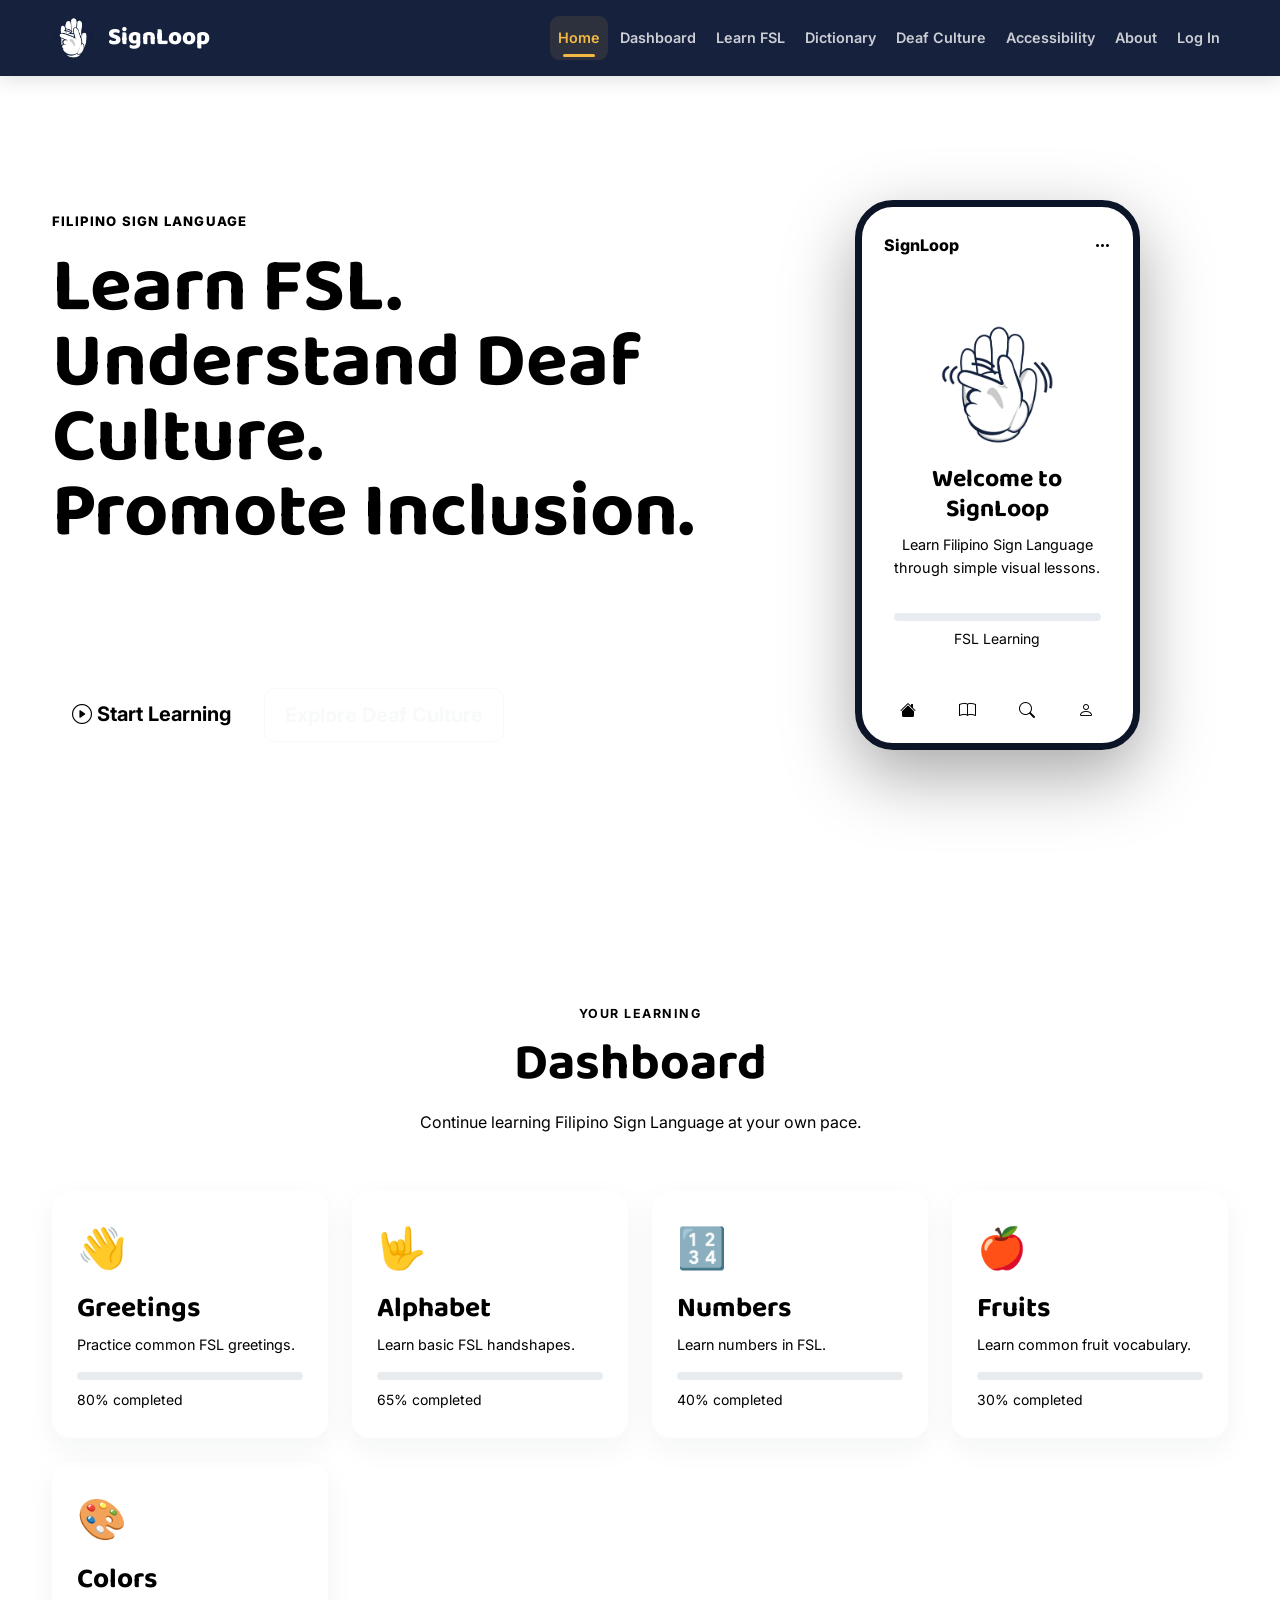
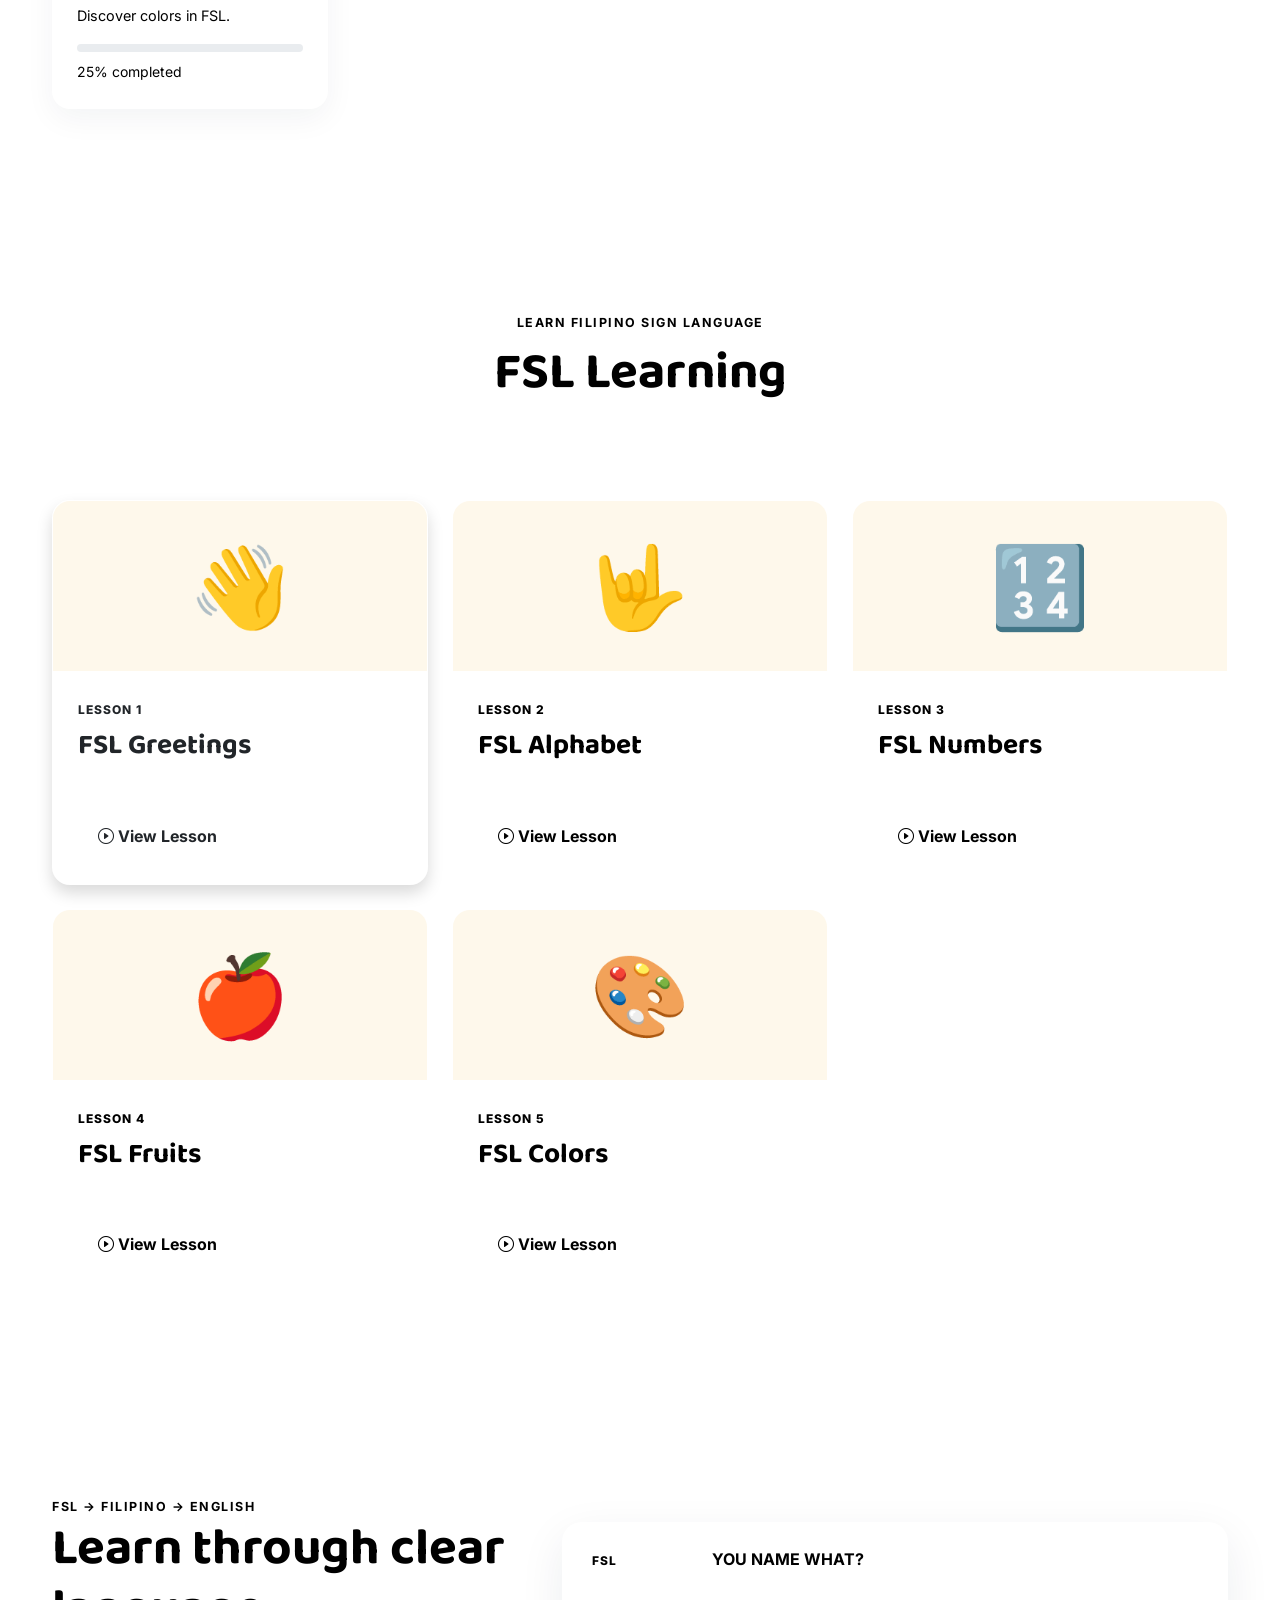
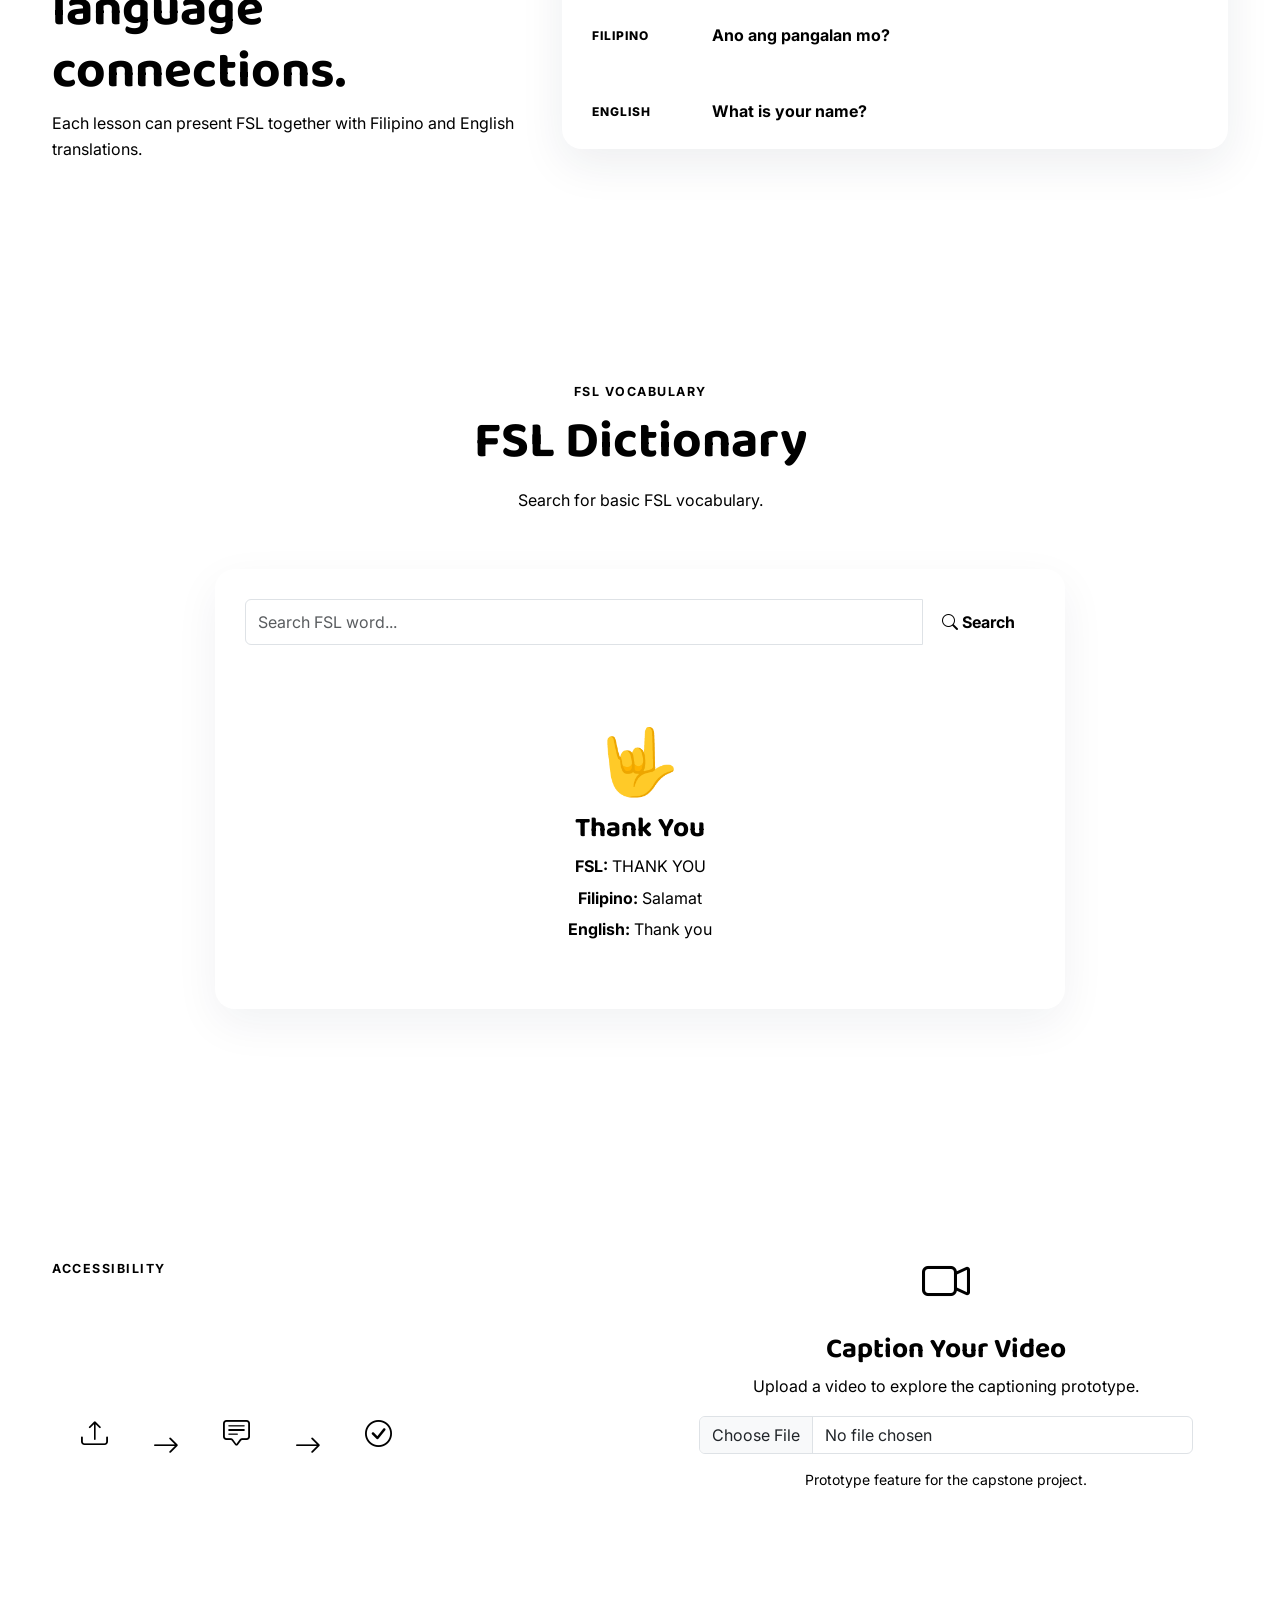
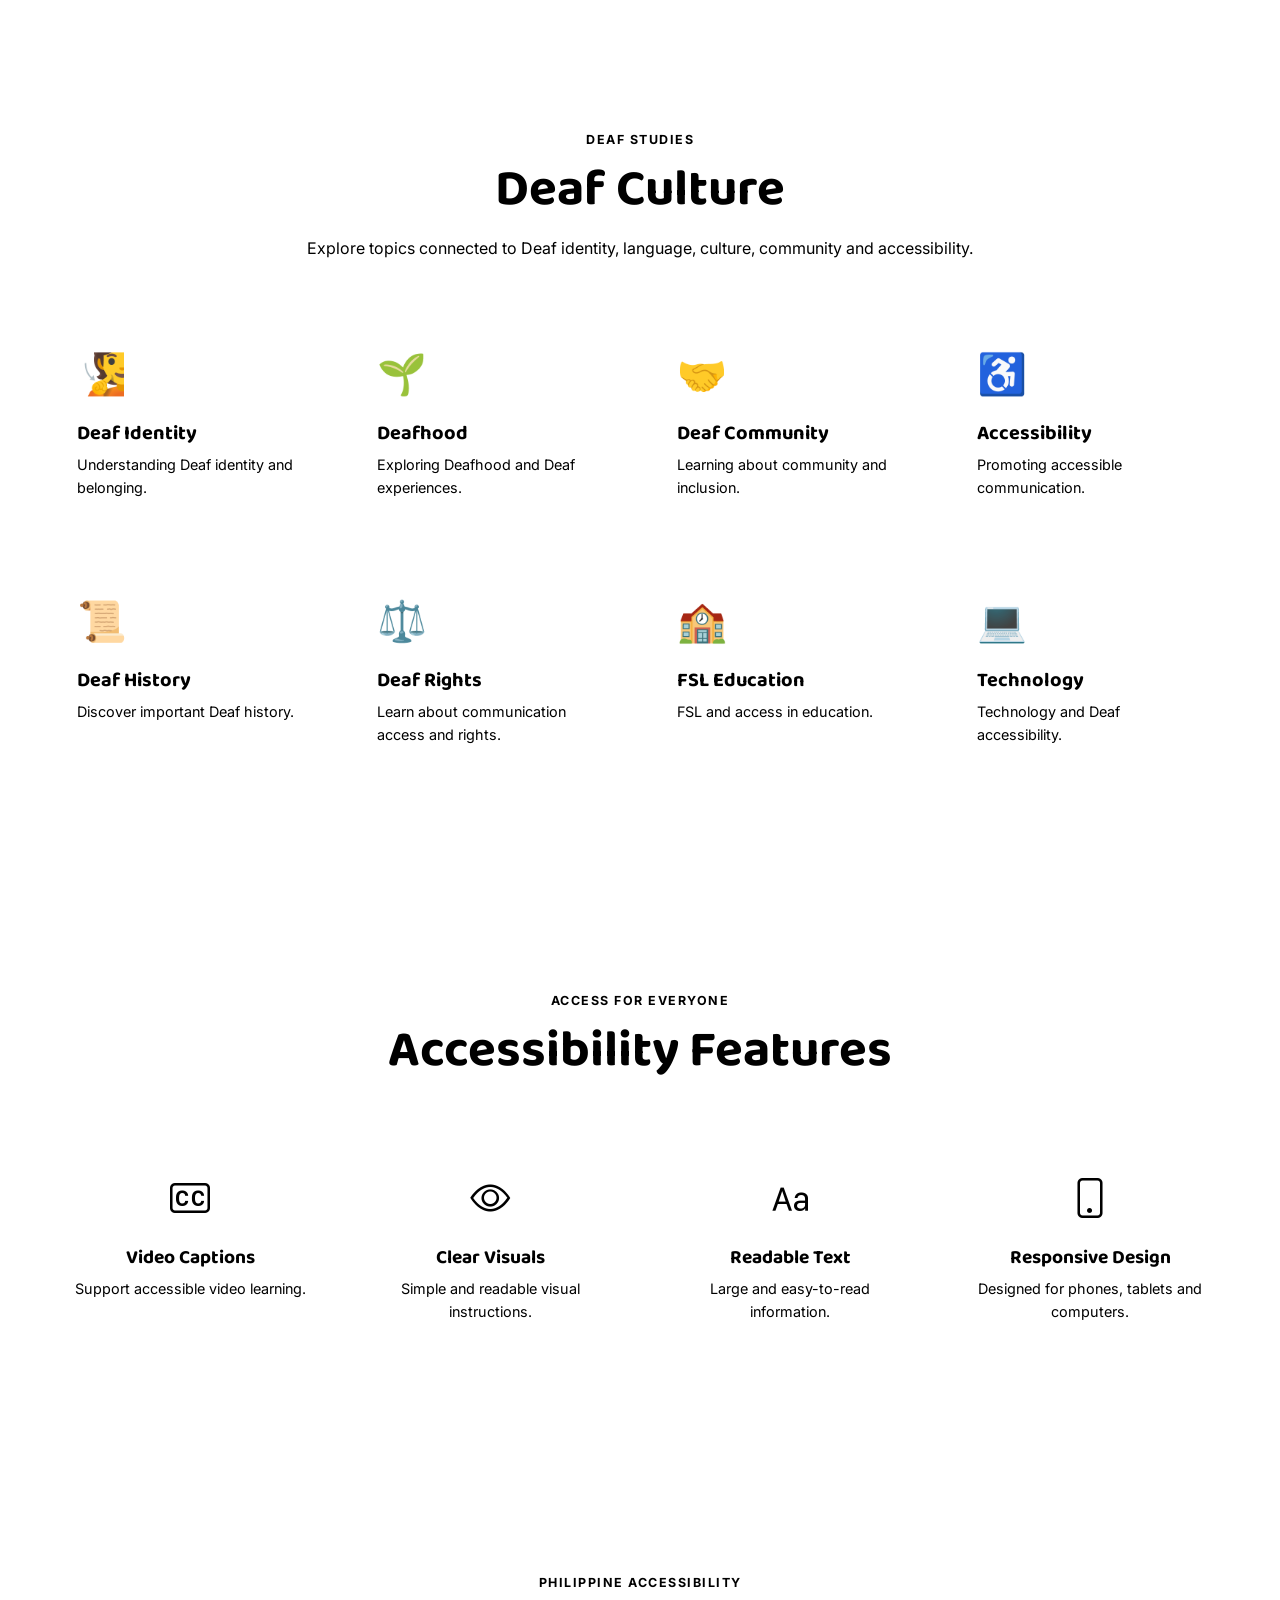
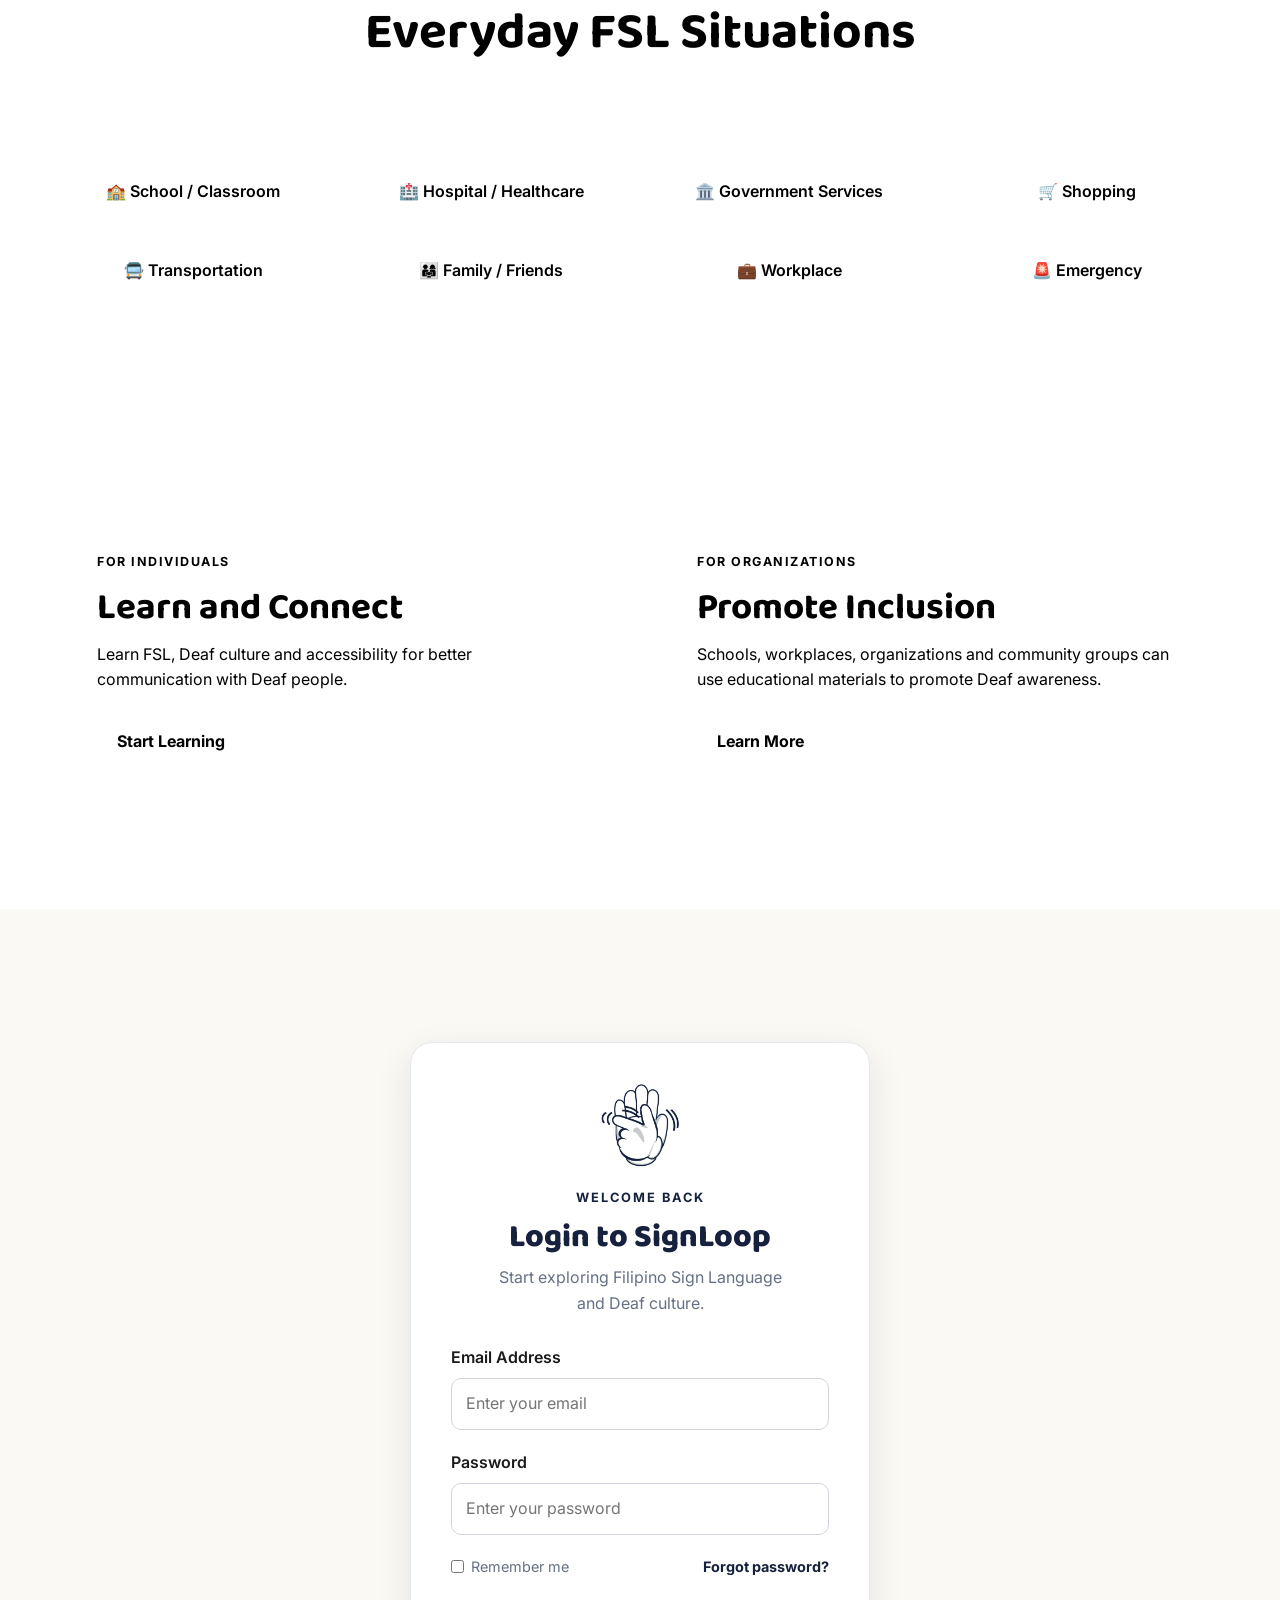
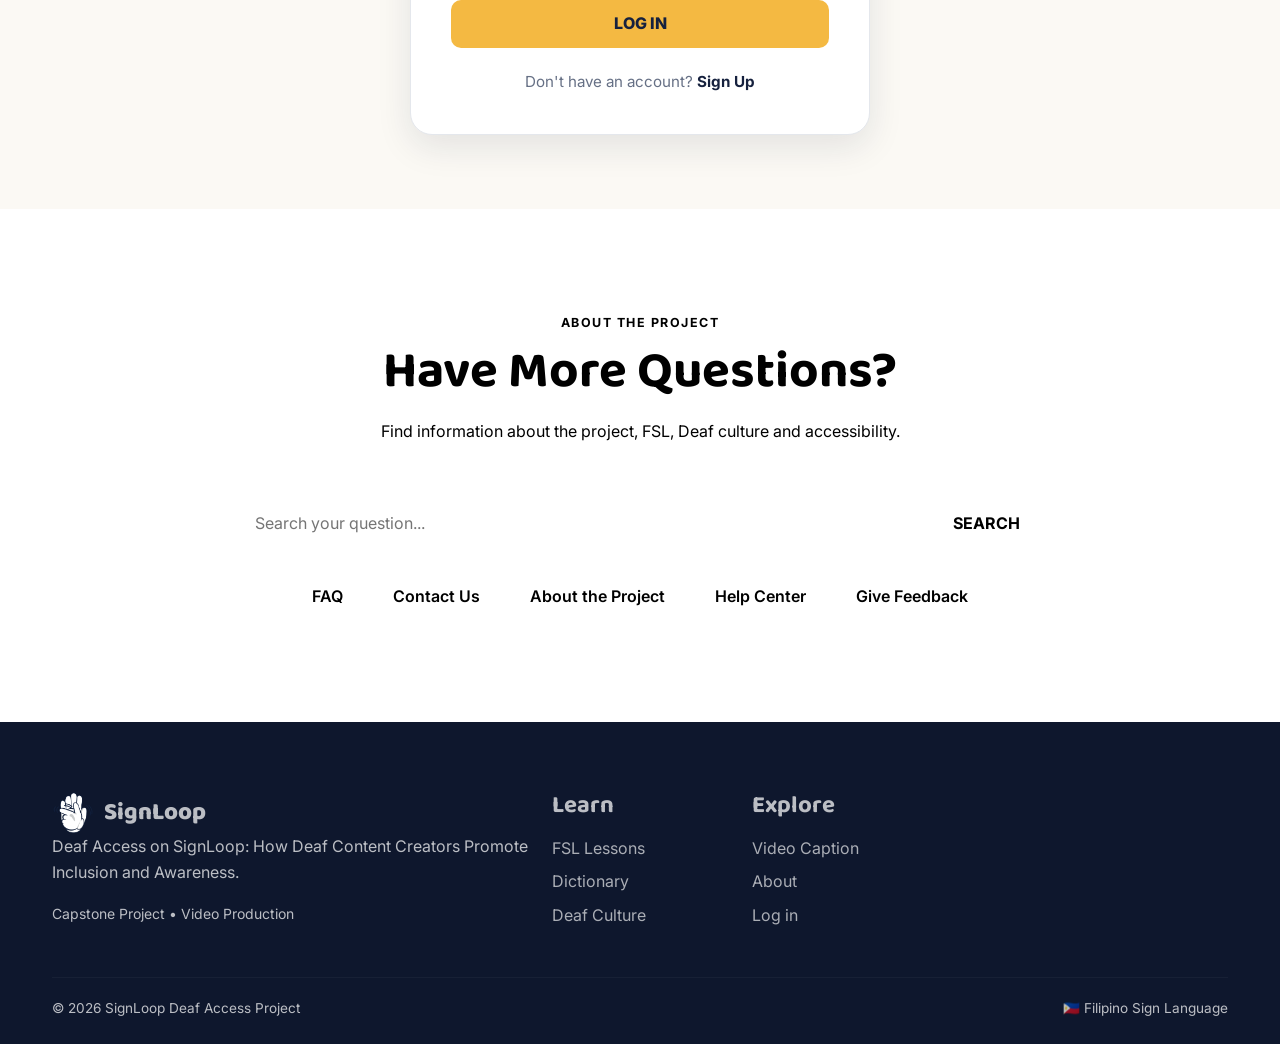
==== commit 8d7017c3: "Update print statement from 'Hello' to 'Goodbye'" ====
--- a/index.html
+++ b/index.html
@@ -362,9 +362,9 @@
 
             <!-- LESSON 1: GREETINGS -->
 
-            <div class="col-md-6 col-lg-4 card shadow">
-
-                <div class="lesson-card">
+            <div class="col-md-6 col-lg-4">
+
+                <div class="lesson-card card shadow">
 
                     <div class="lesson-image">
                         👋
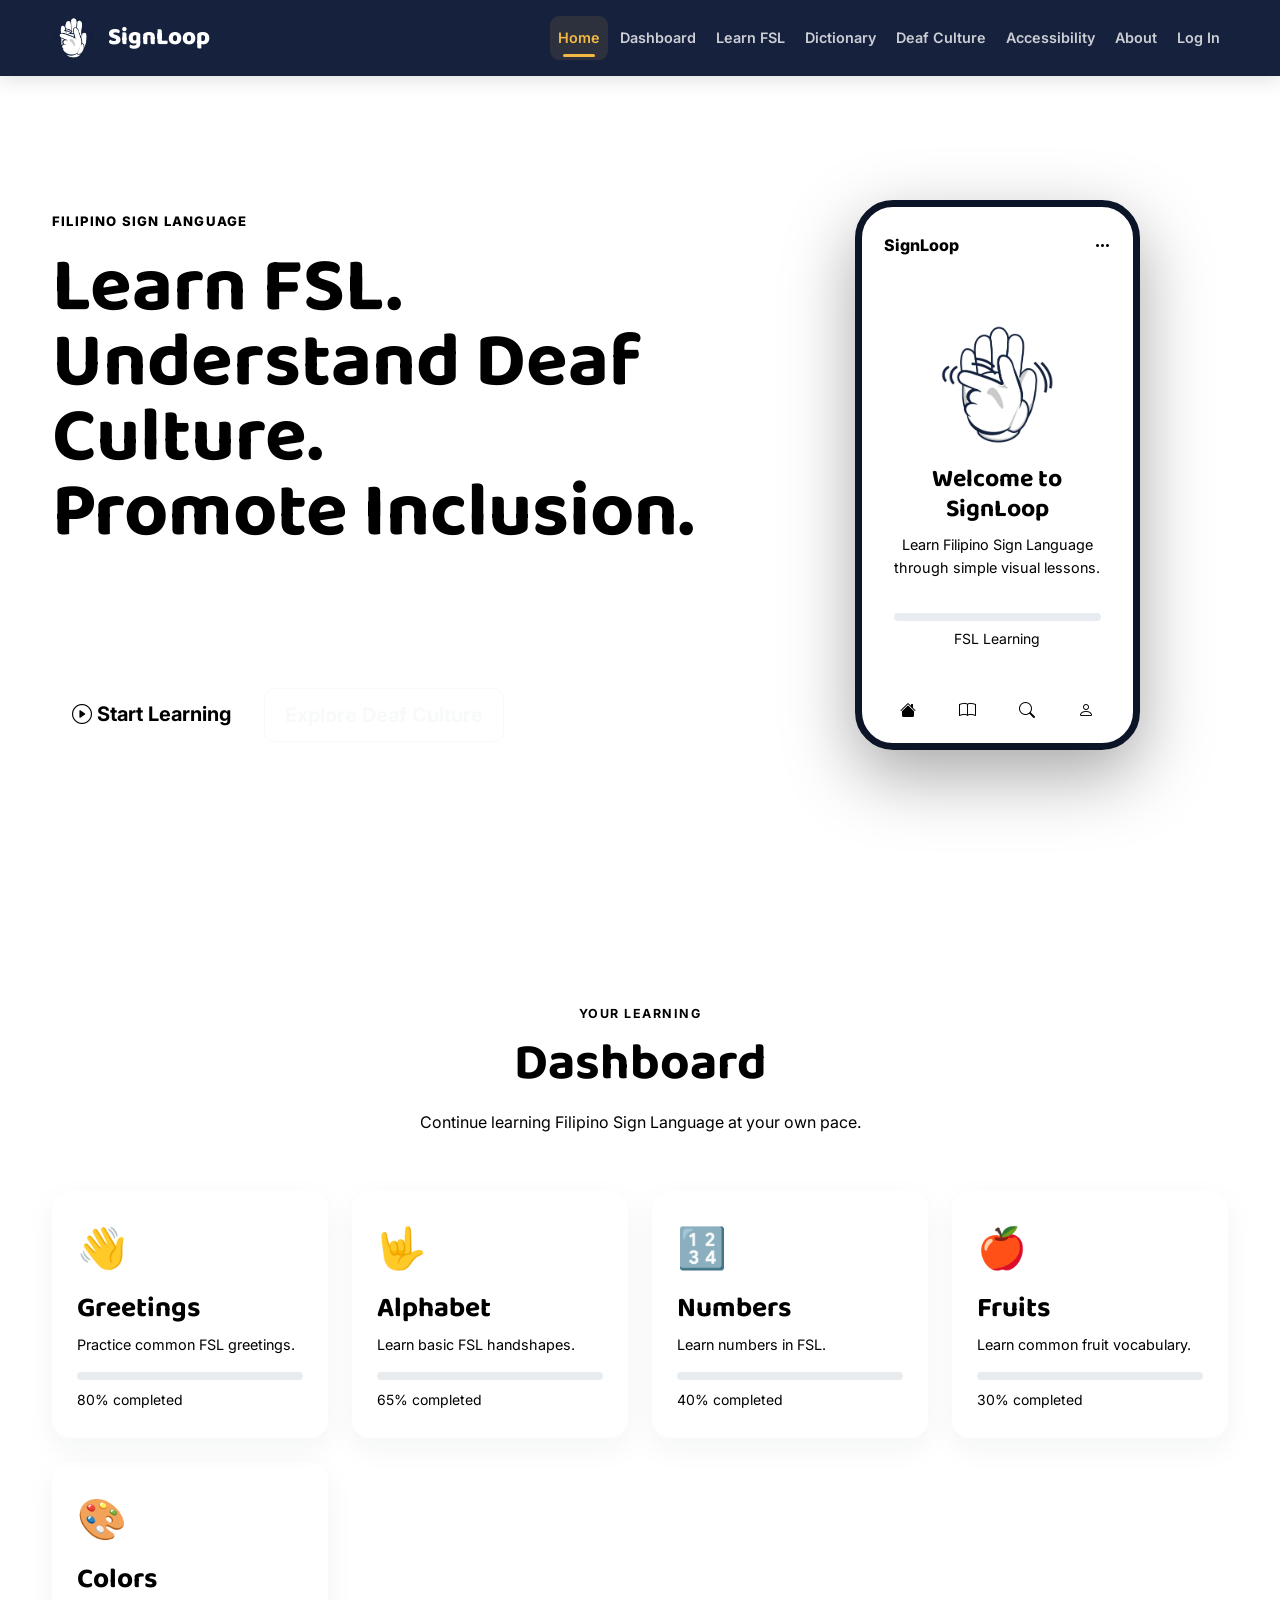
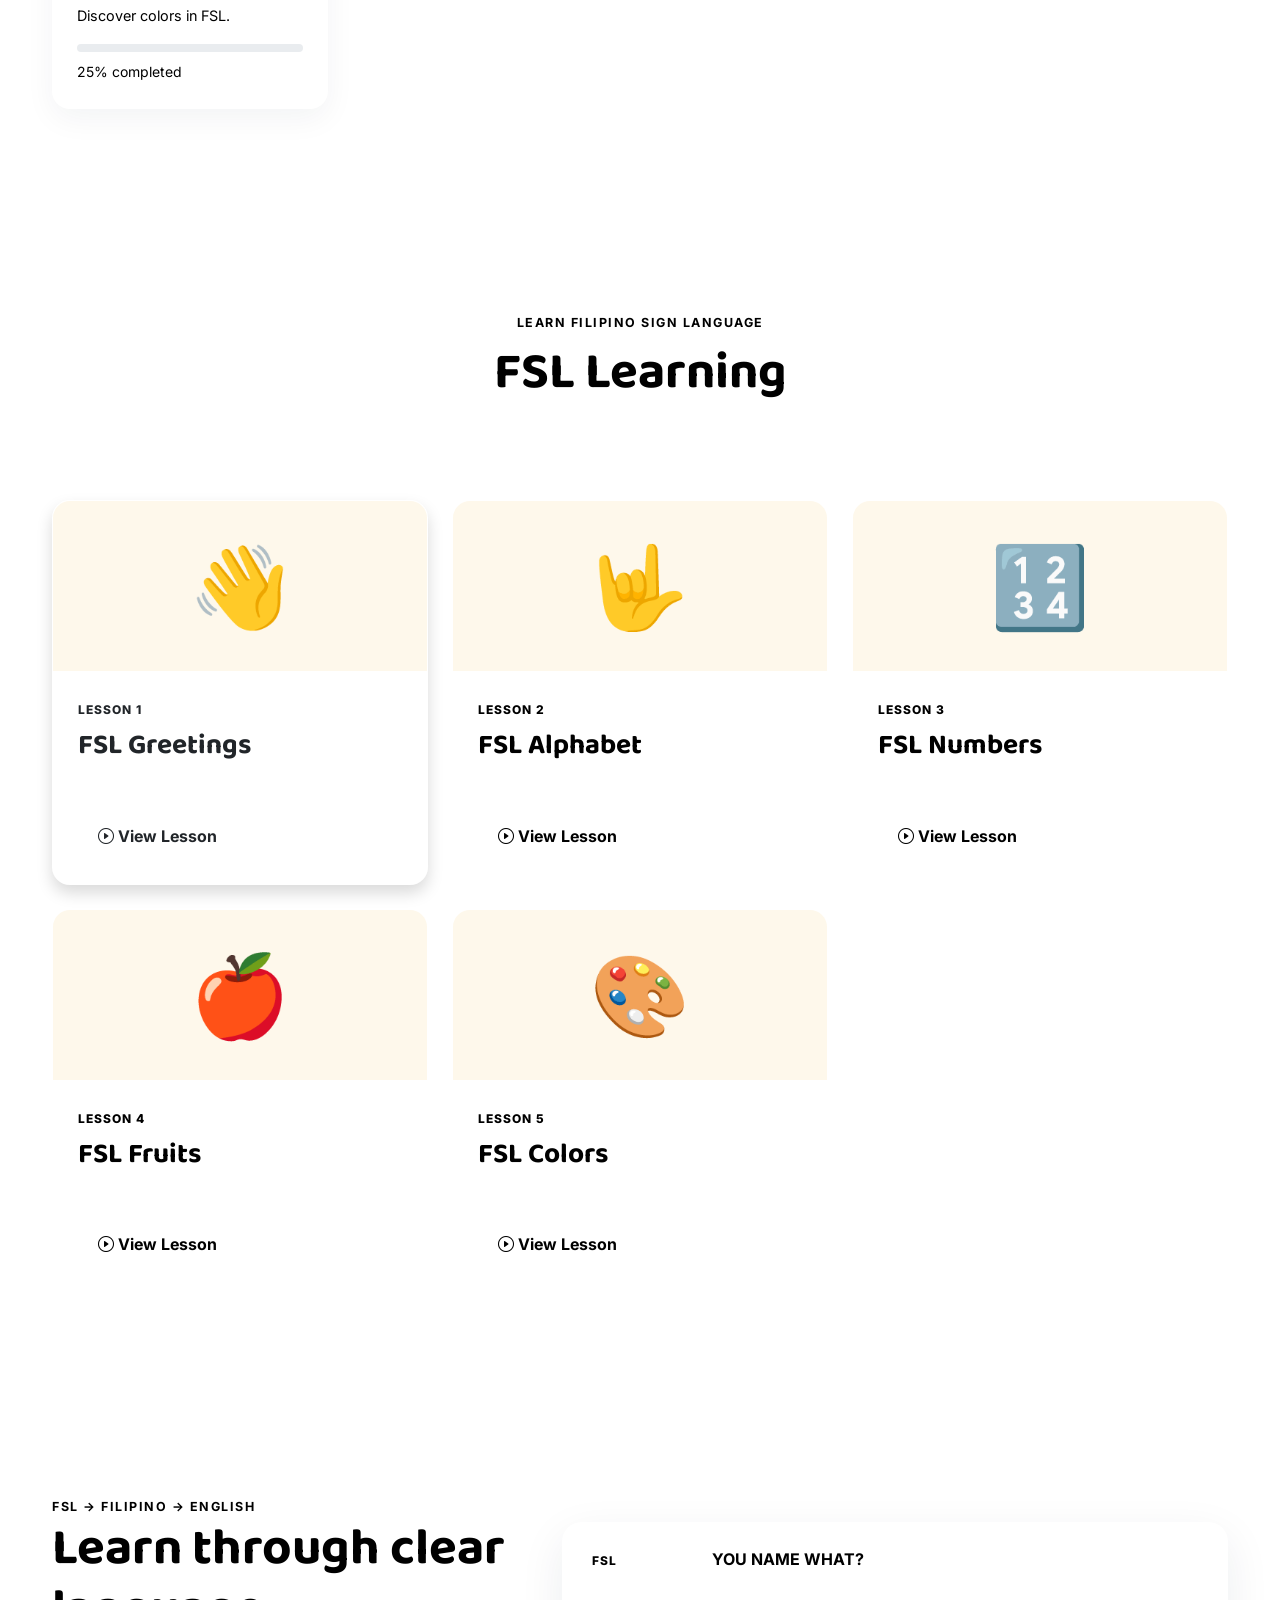
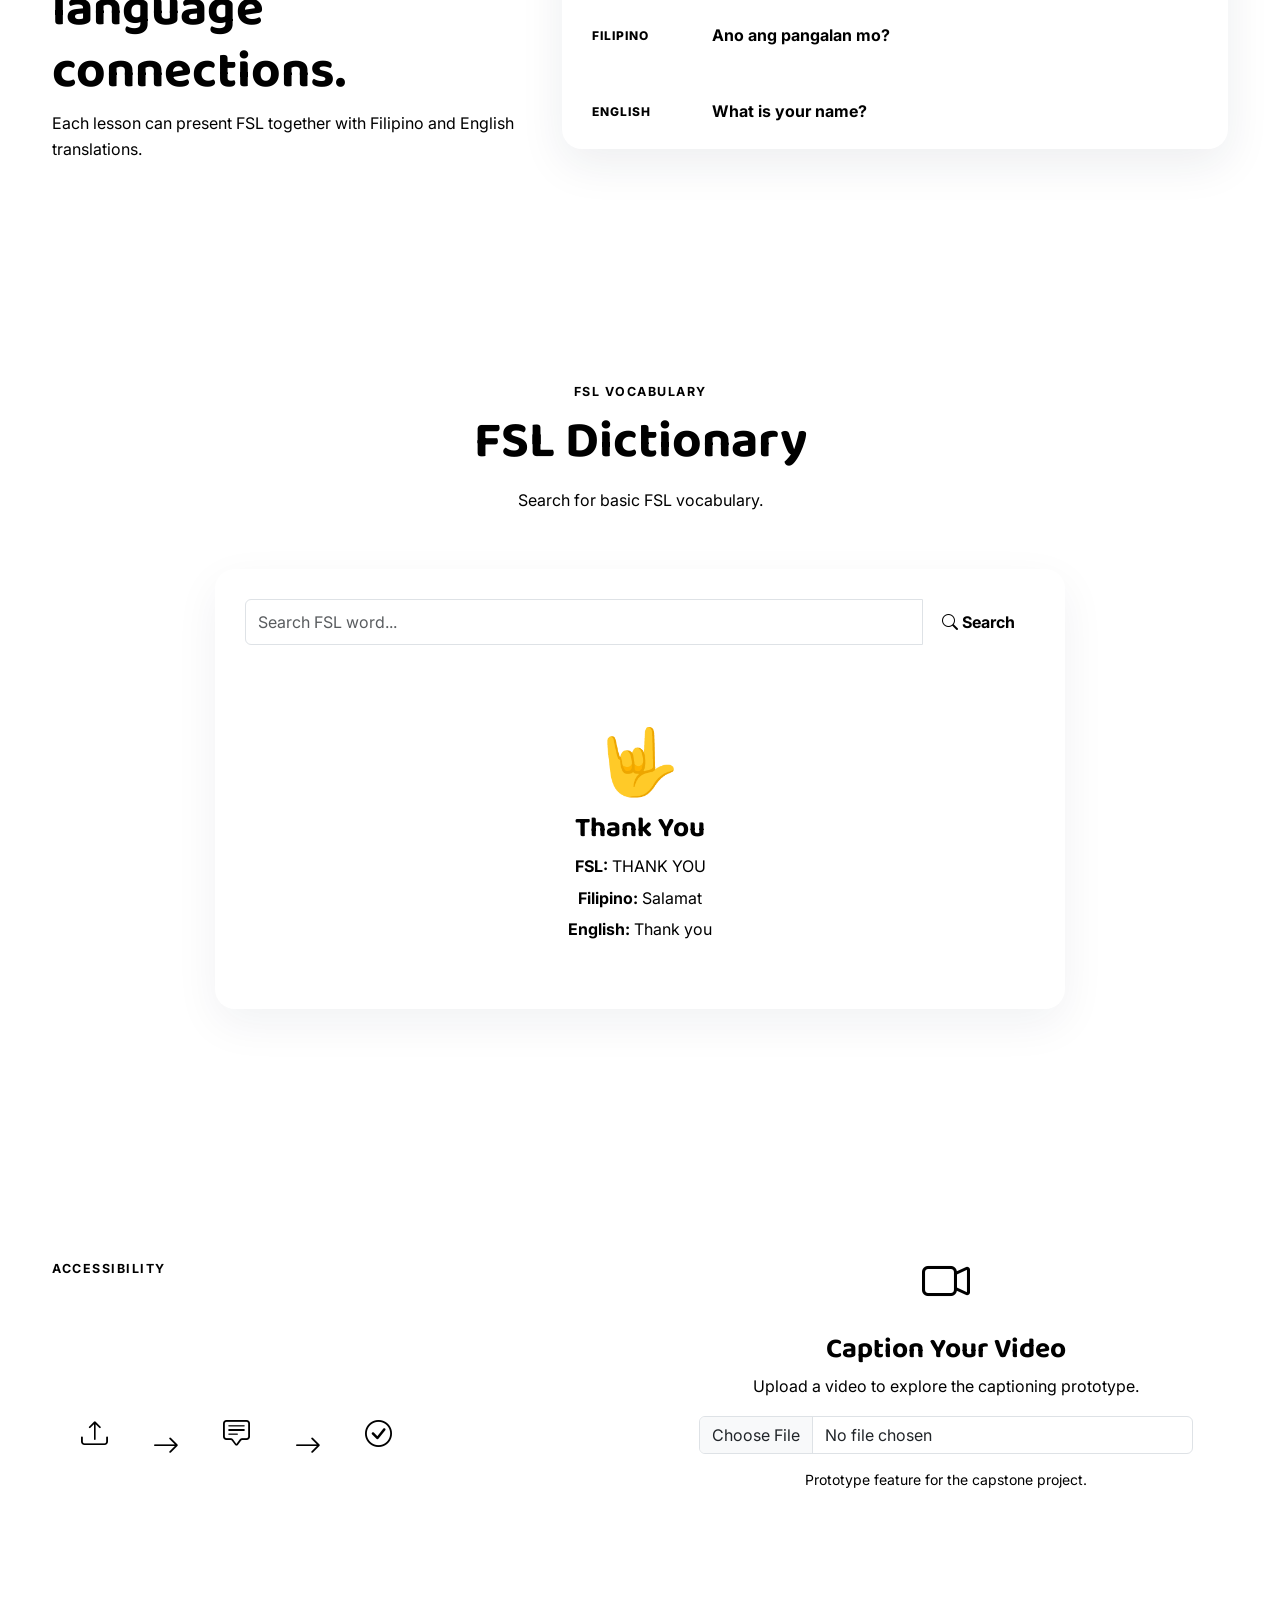
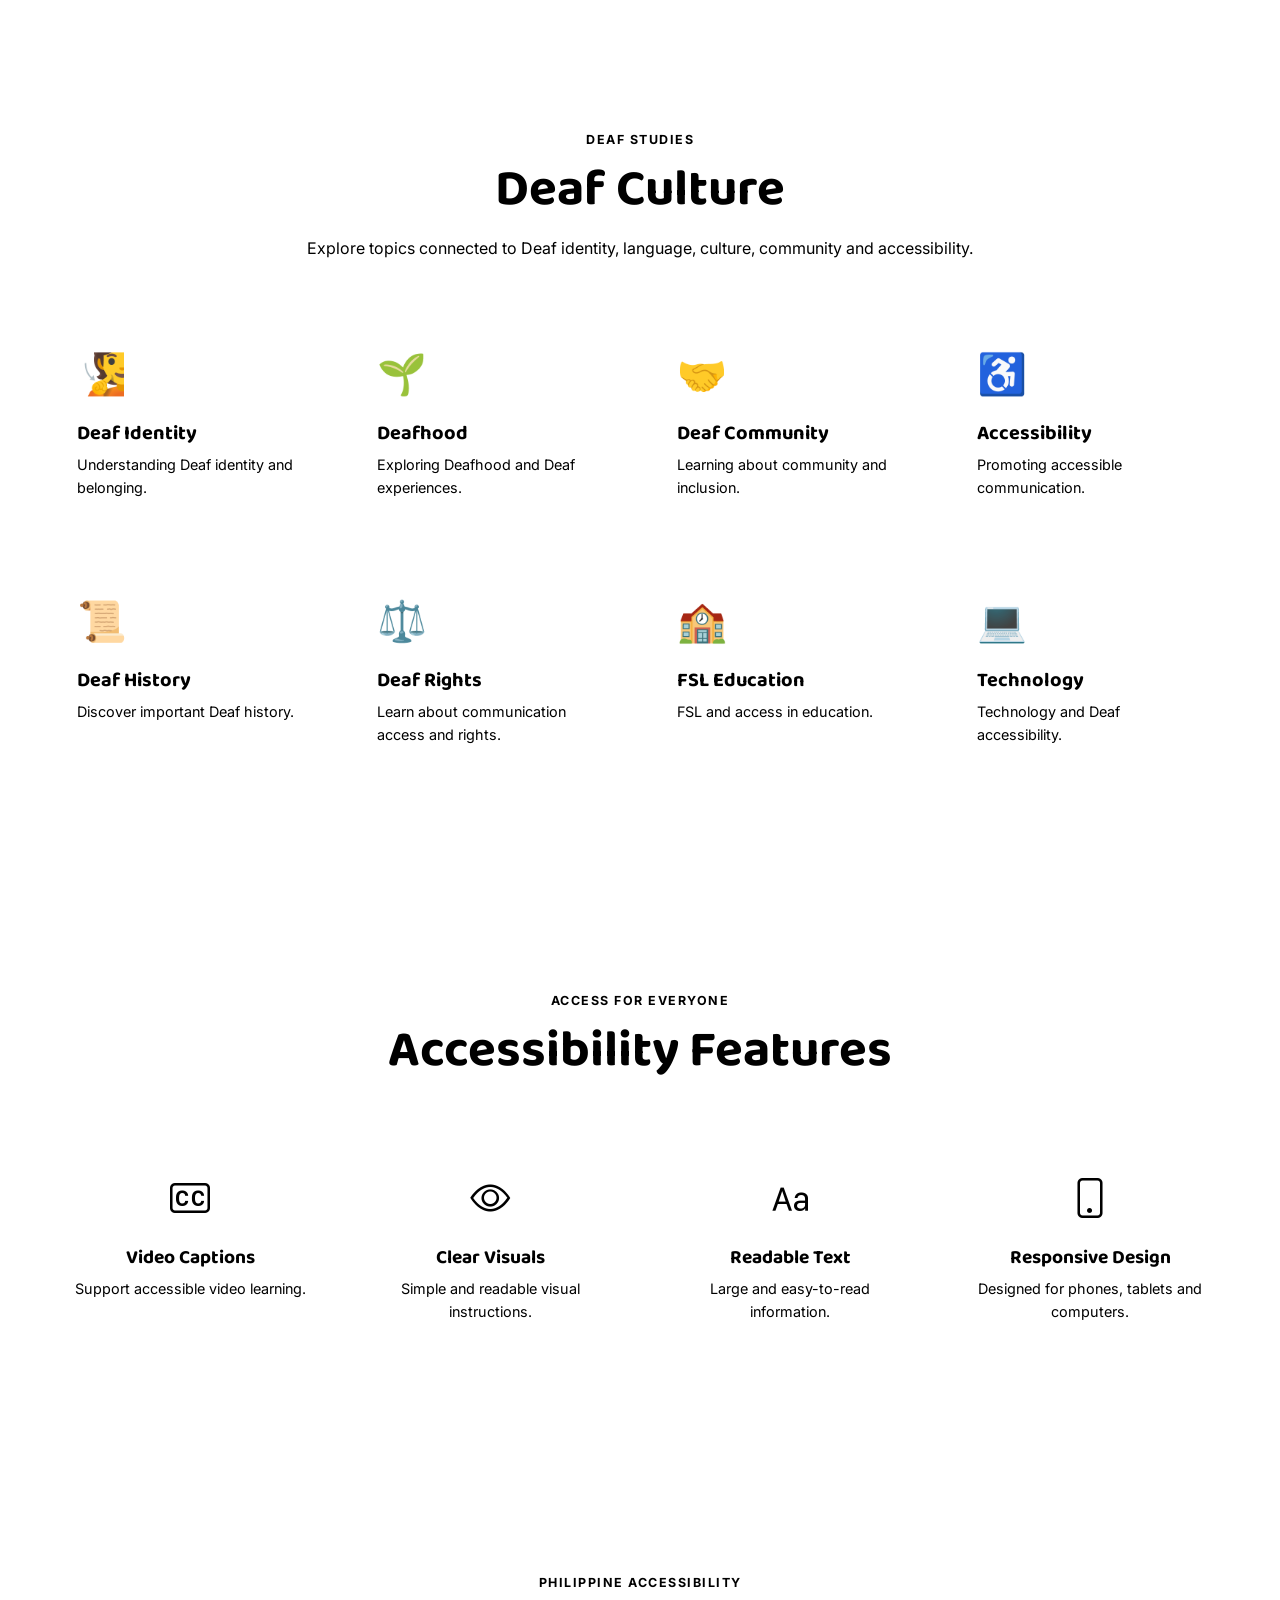
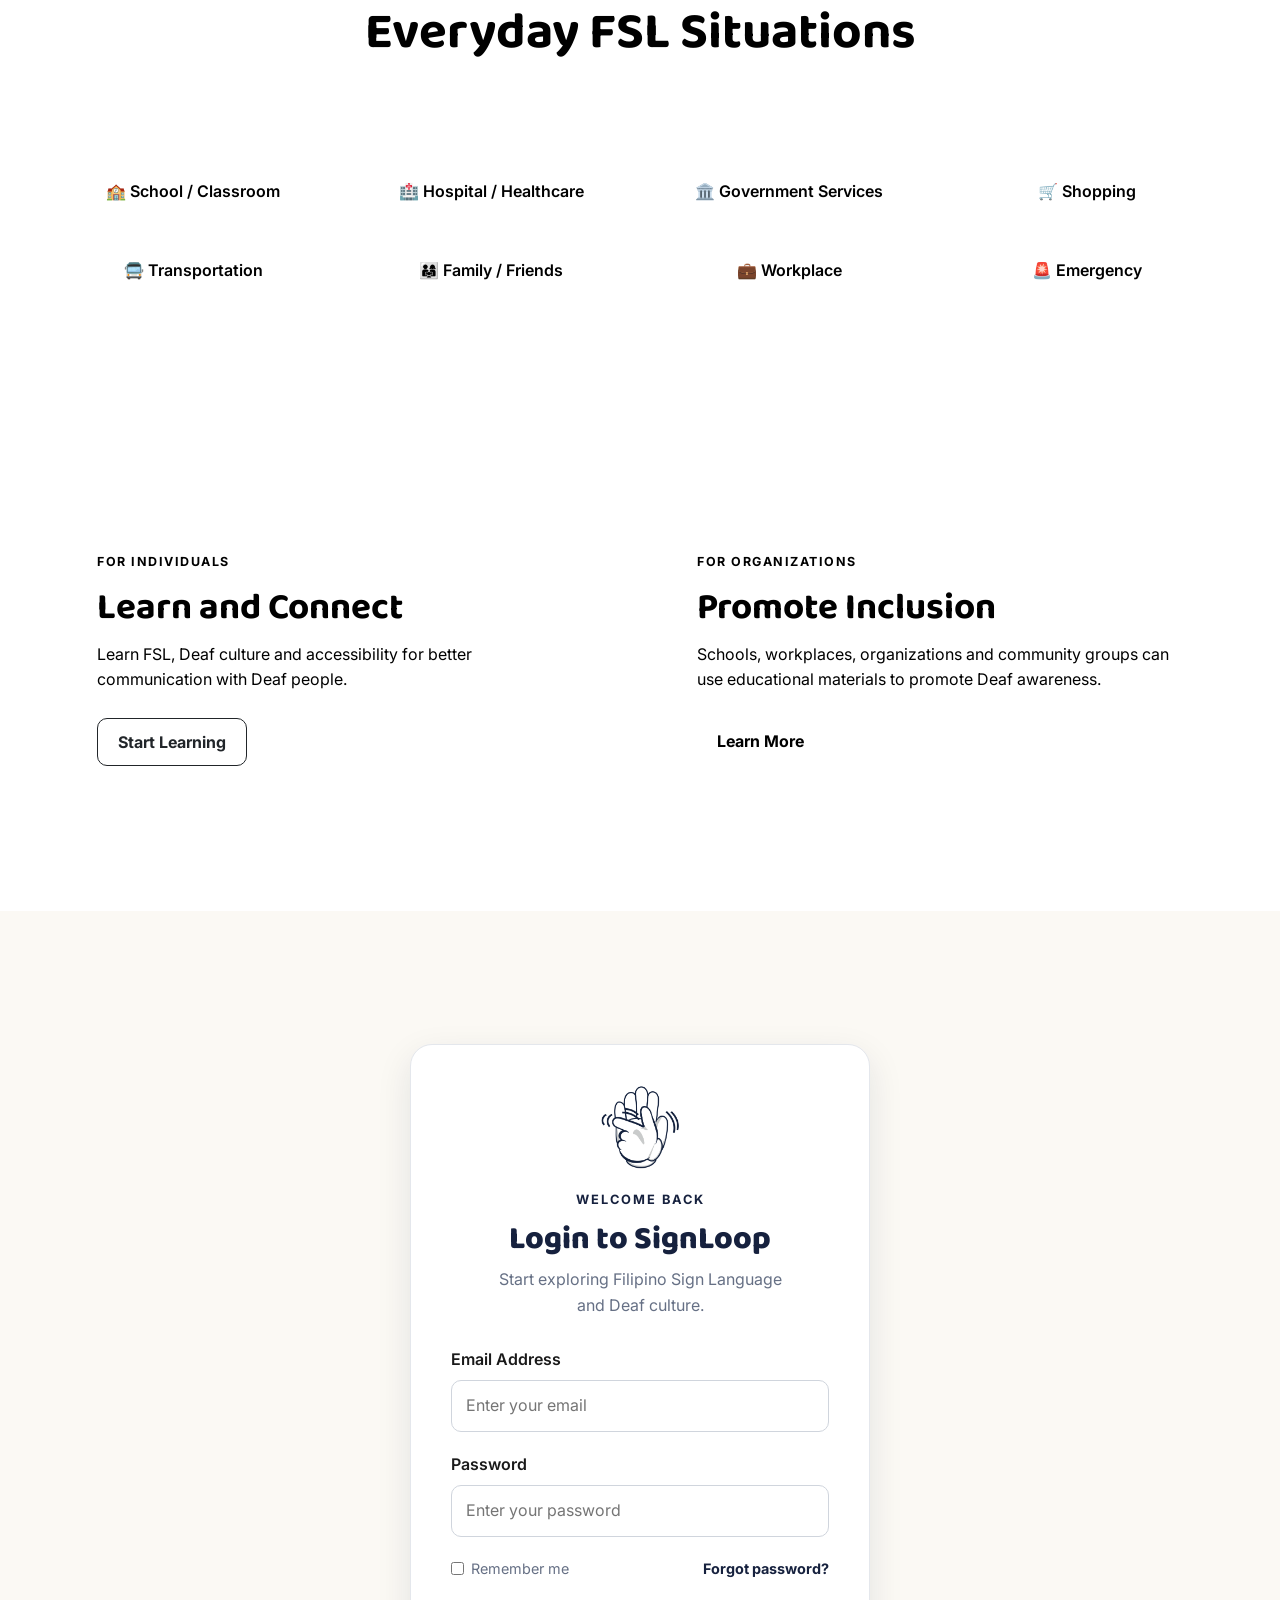
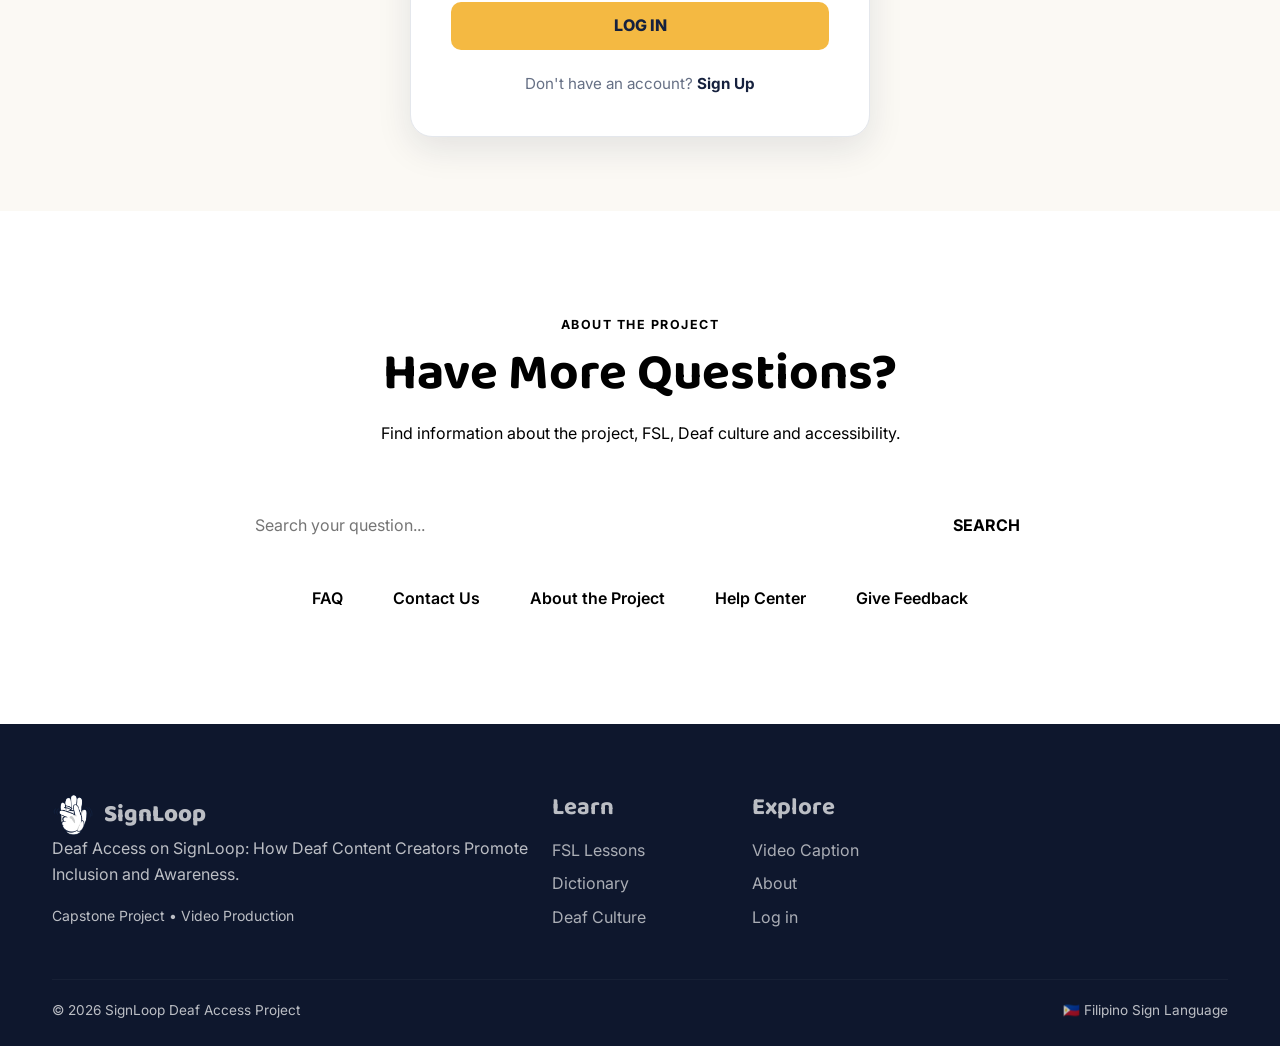
==== commit 2e41f974: "Change greeting from 'Hello' to 'Goodbye'" ====
--- a/index.html
+++ b/index.html
@@ -1119,7 +1119,7 @@
                         for better communication with Deaf people.
                     </p>
 
-                    <a href="#learn" class="btn btn-dark">
+                    <a href="#learn" class="btn btn-outline-dark">
                         Start Learning
                     </a>
 
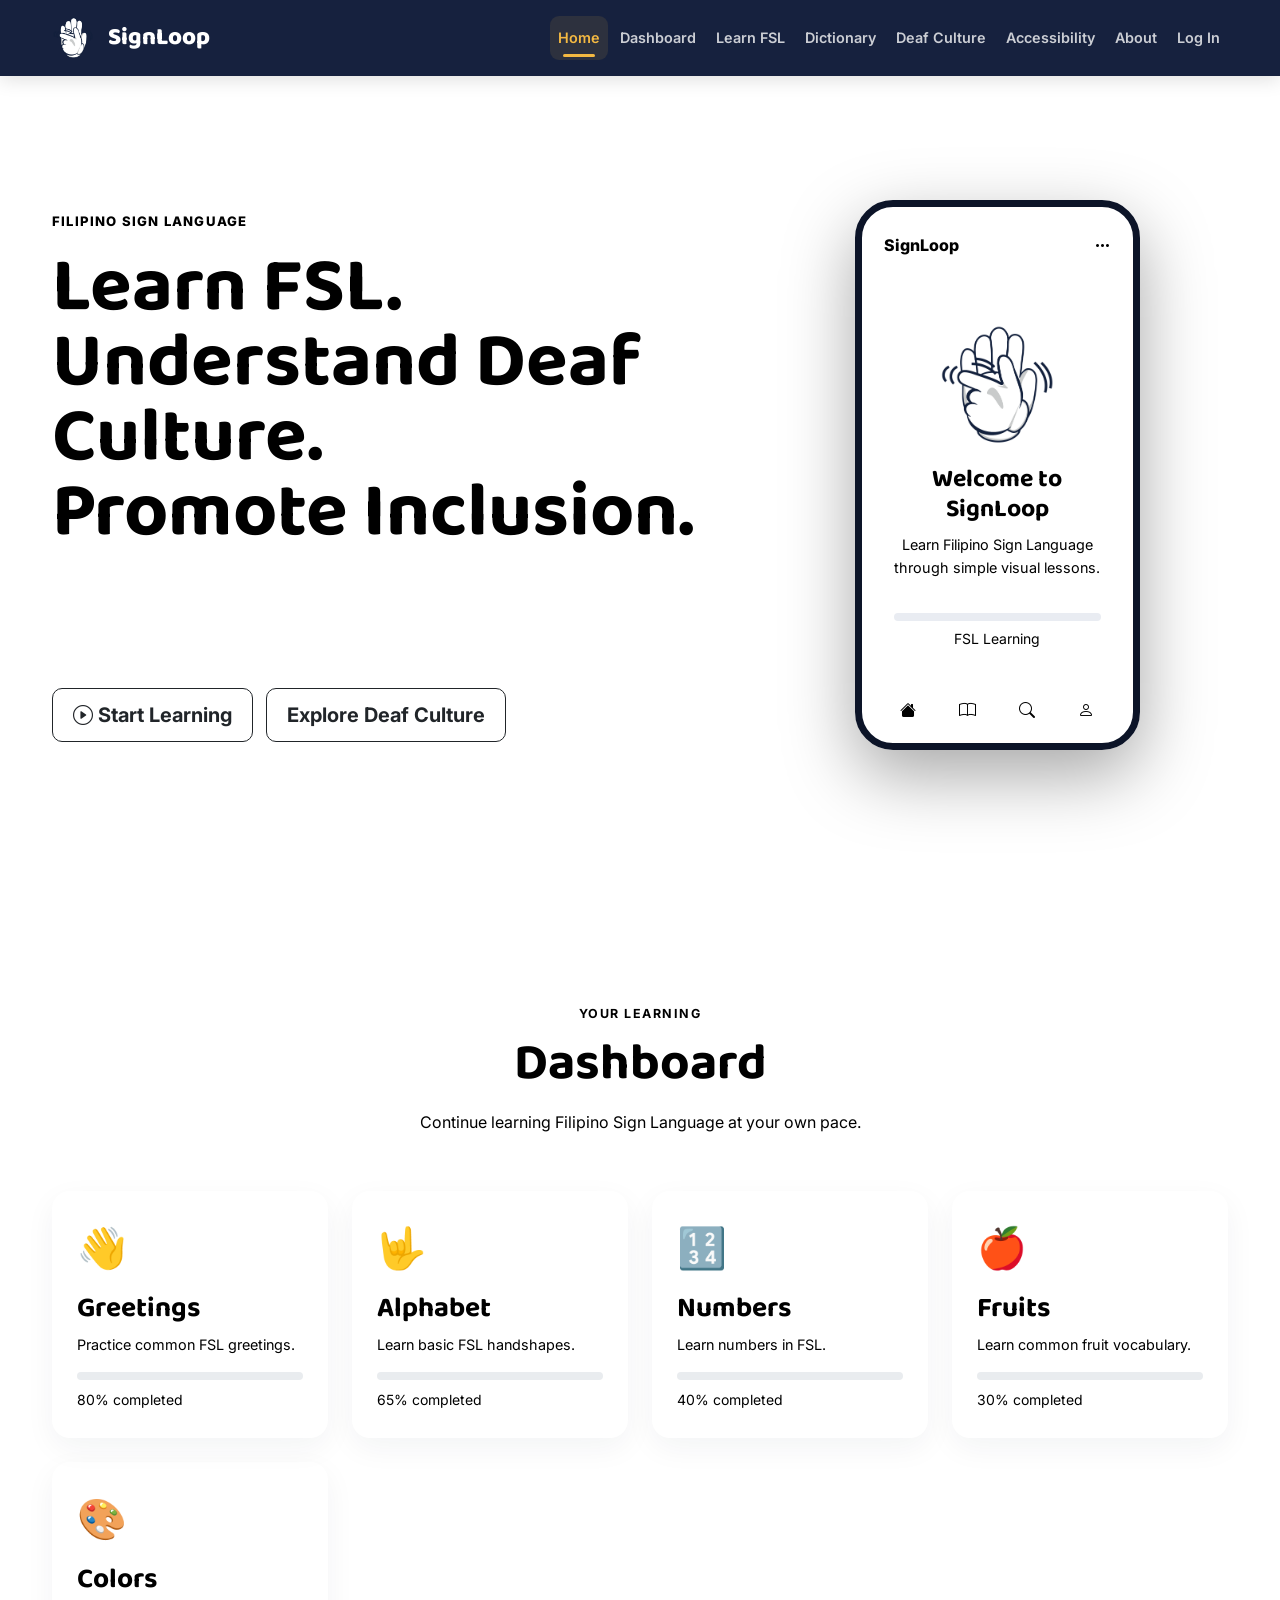
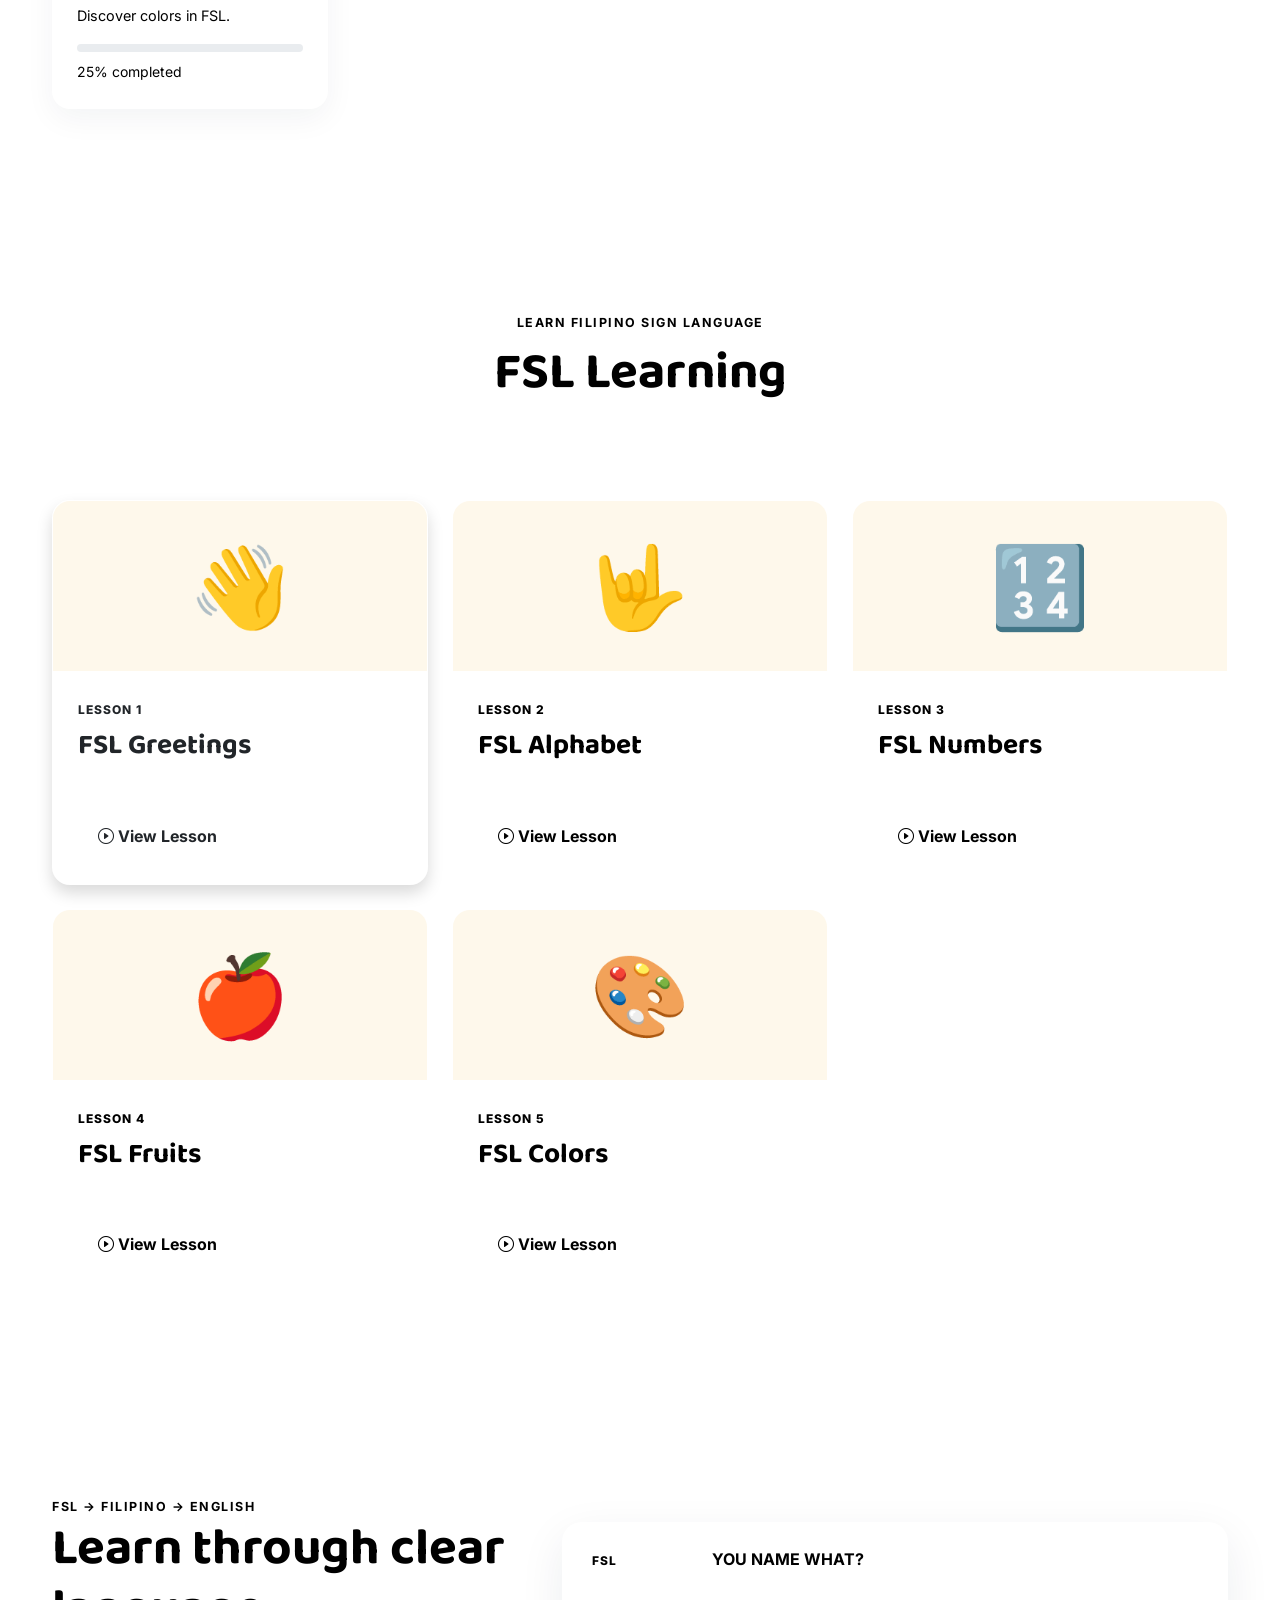
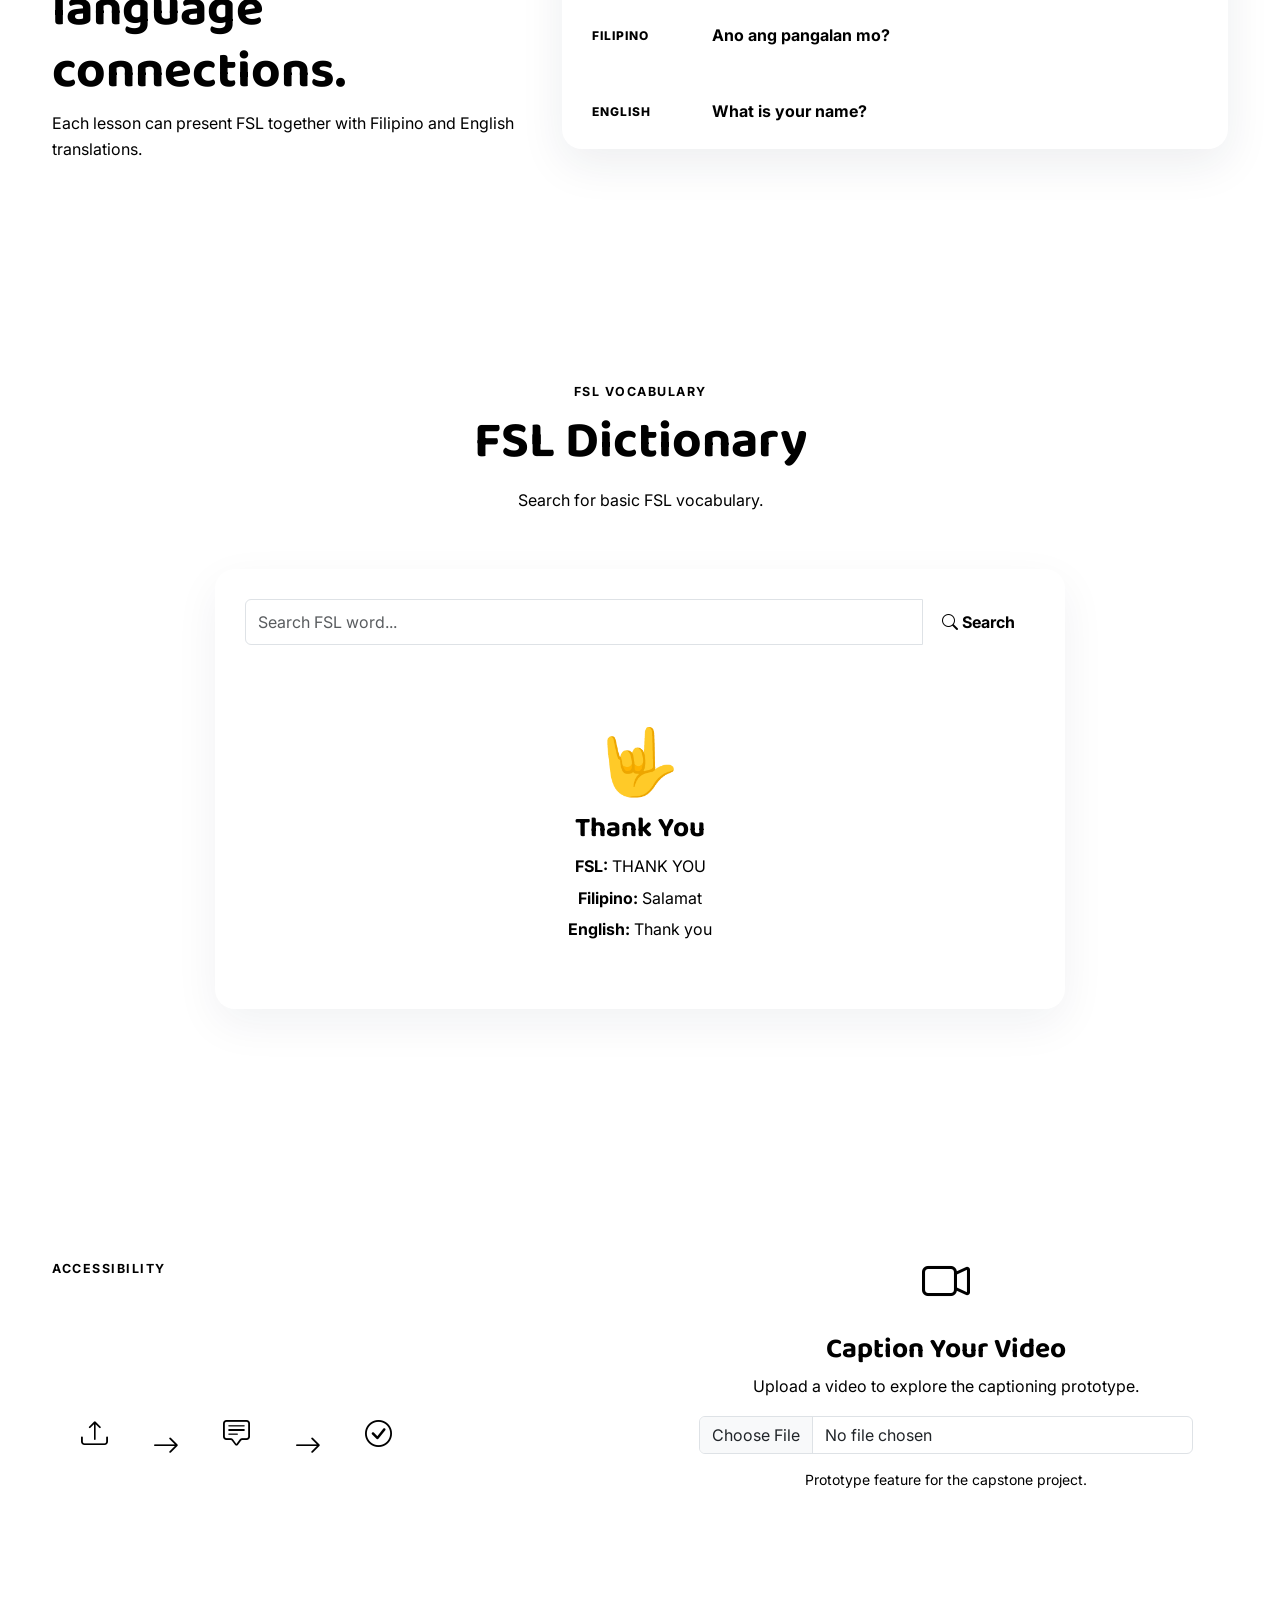
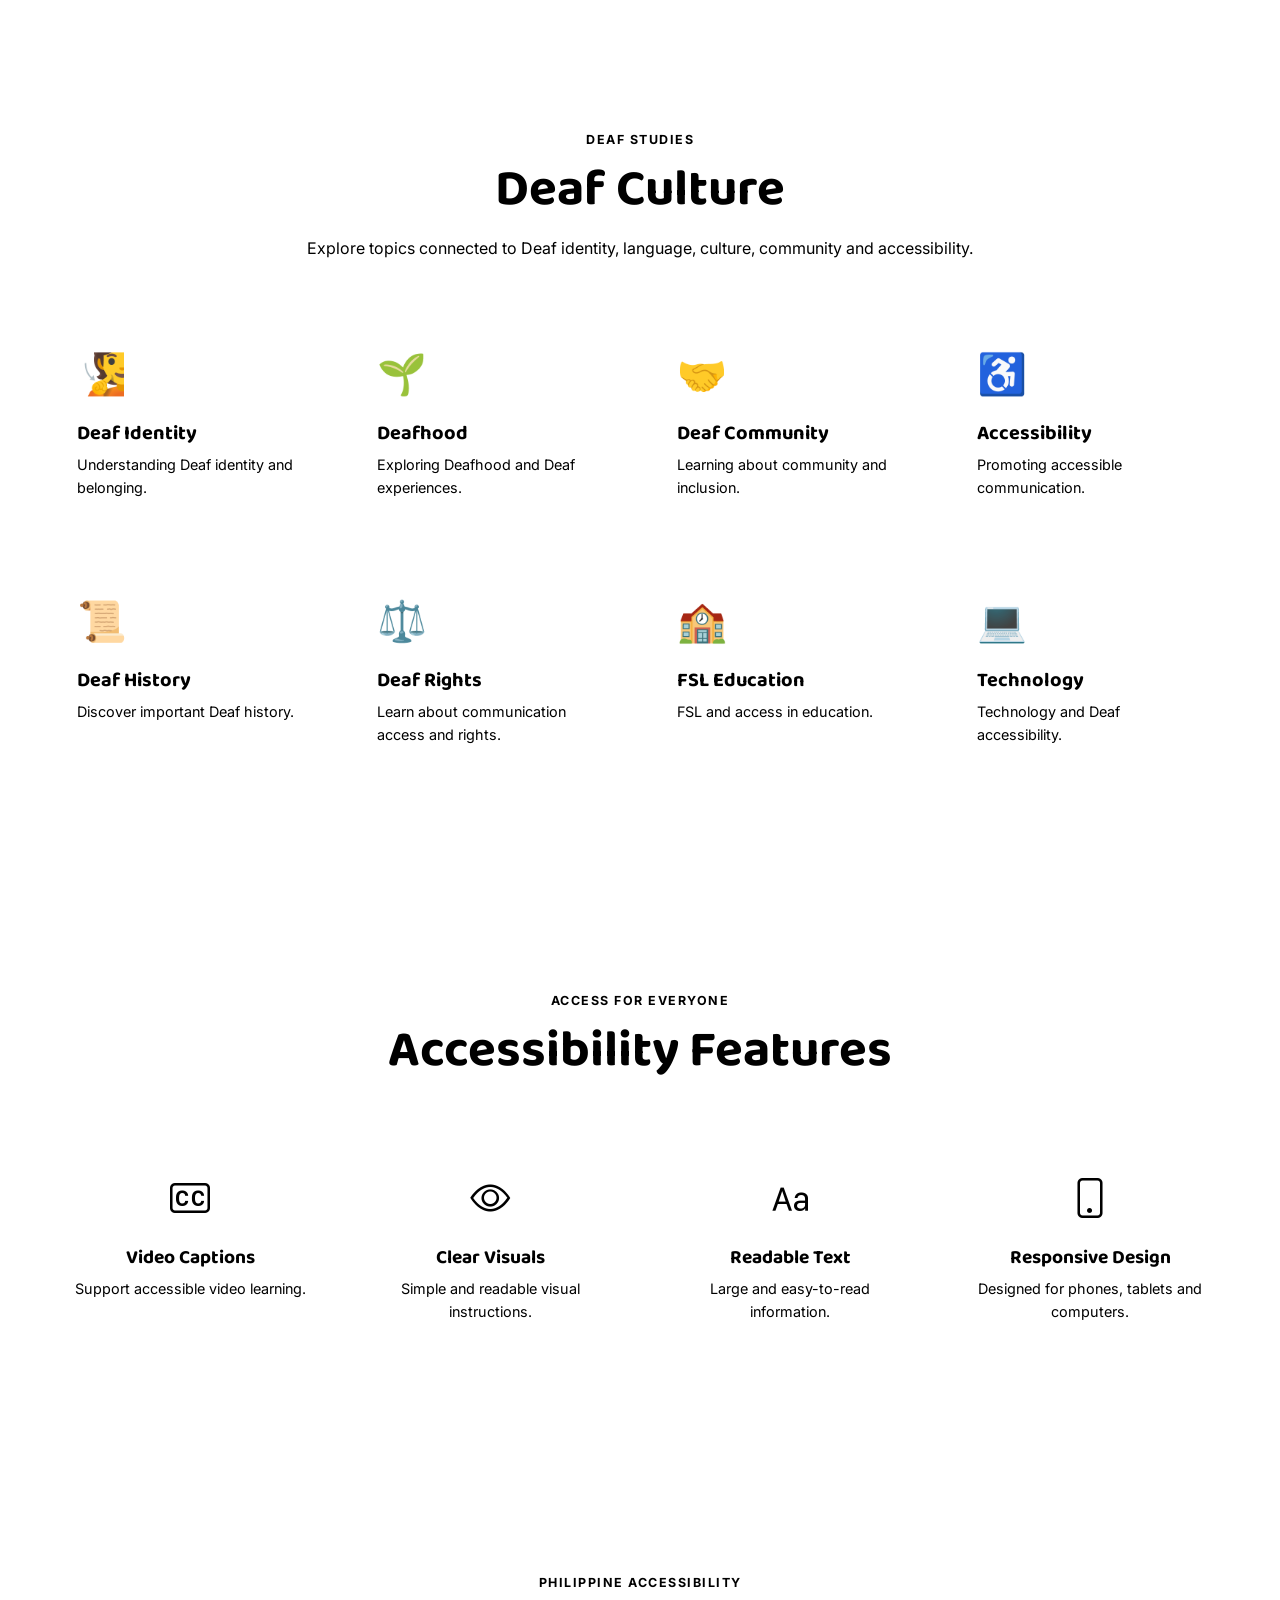
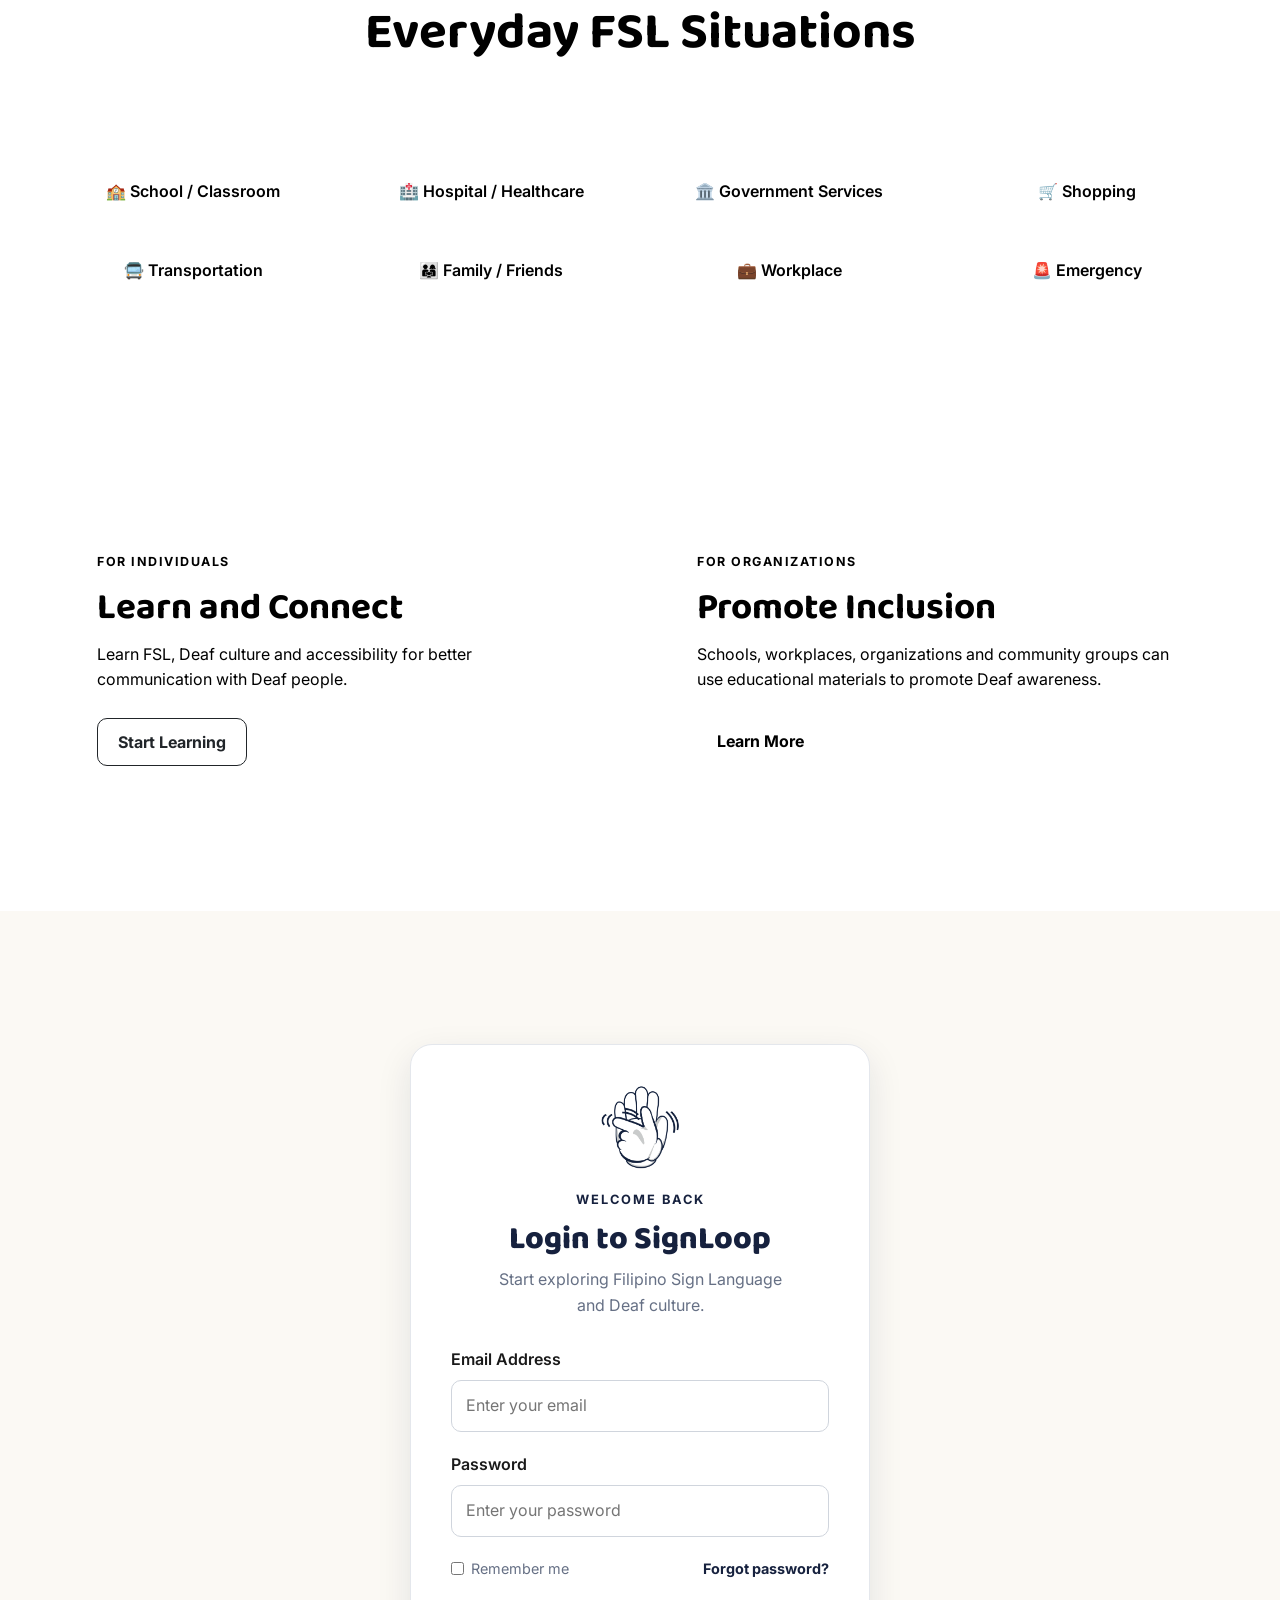
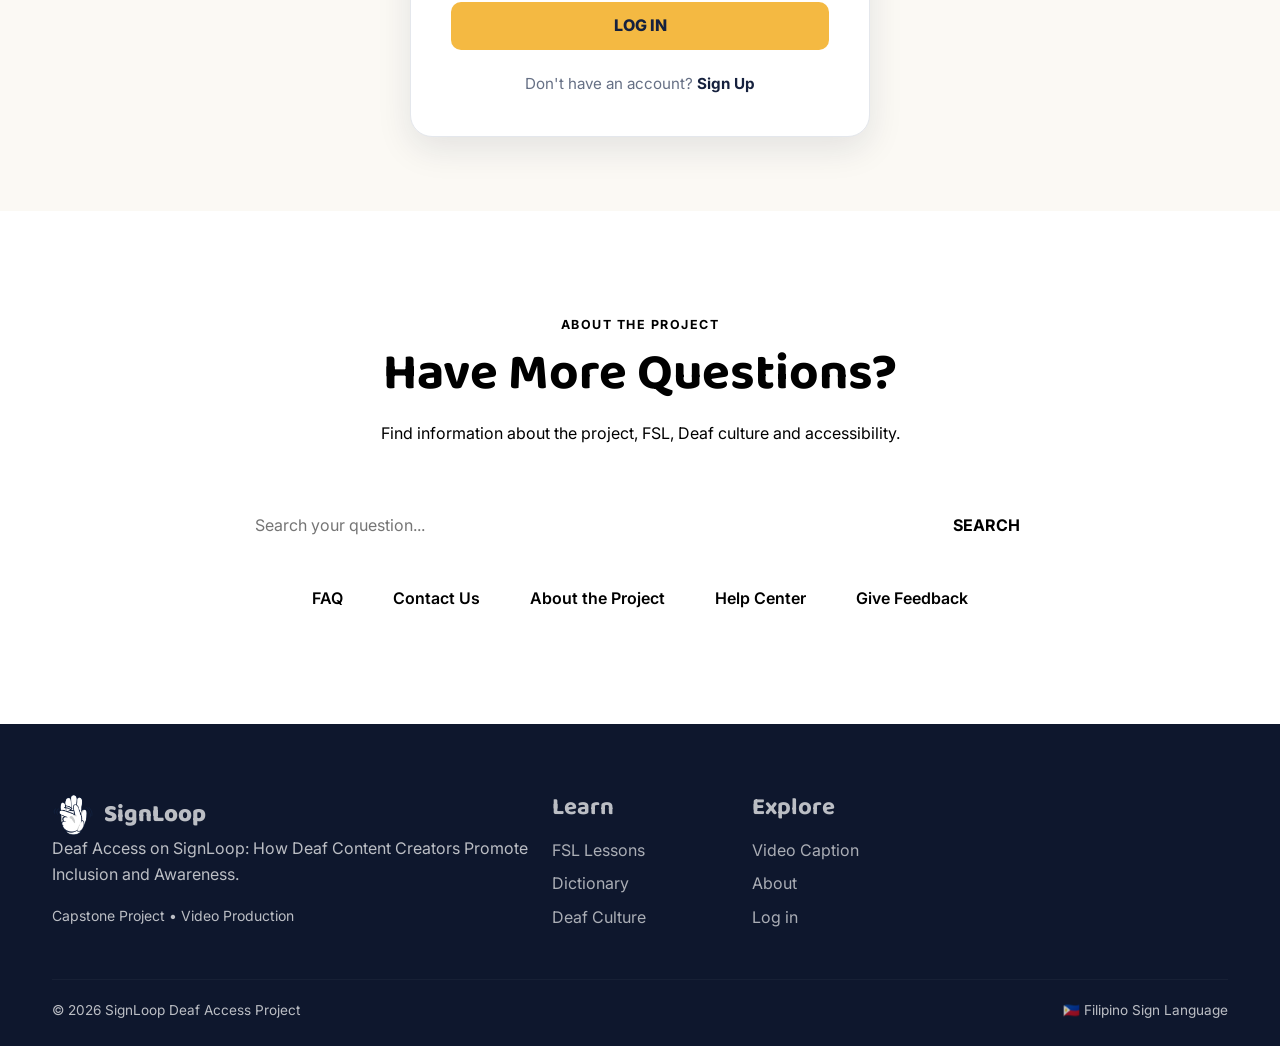
==== commit 3933c477: "Update print statement from 'Hello' to 'Goodbye'" ====
--- a/index.html
+++ b/index.html
@@ -115,12 +115,12 @@
 
                 <div class="hero-buttons">
 
-                    <a href="#learn" class="btn btn-gold btn-lg">
+                    <a href="#learn" class="btn btn-outline-dark btn-lg">
                         <i class="bi bi-play-circle"></i>
                         Start Learning
                     </a>
 
-                    <a href="#culture" class="btn btn-outline-light btn-lg">
+                    <a href="#culture" class="btn btn-outline-dark btn-lg">
                         Explore Deaf Culture
                     </a>
 
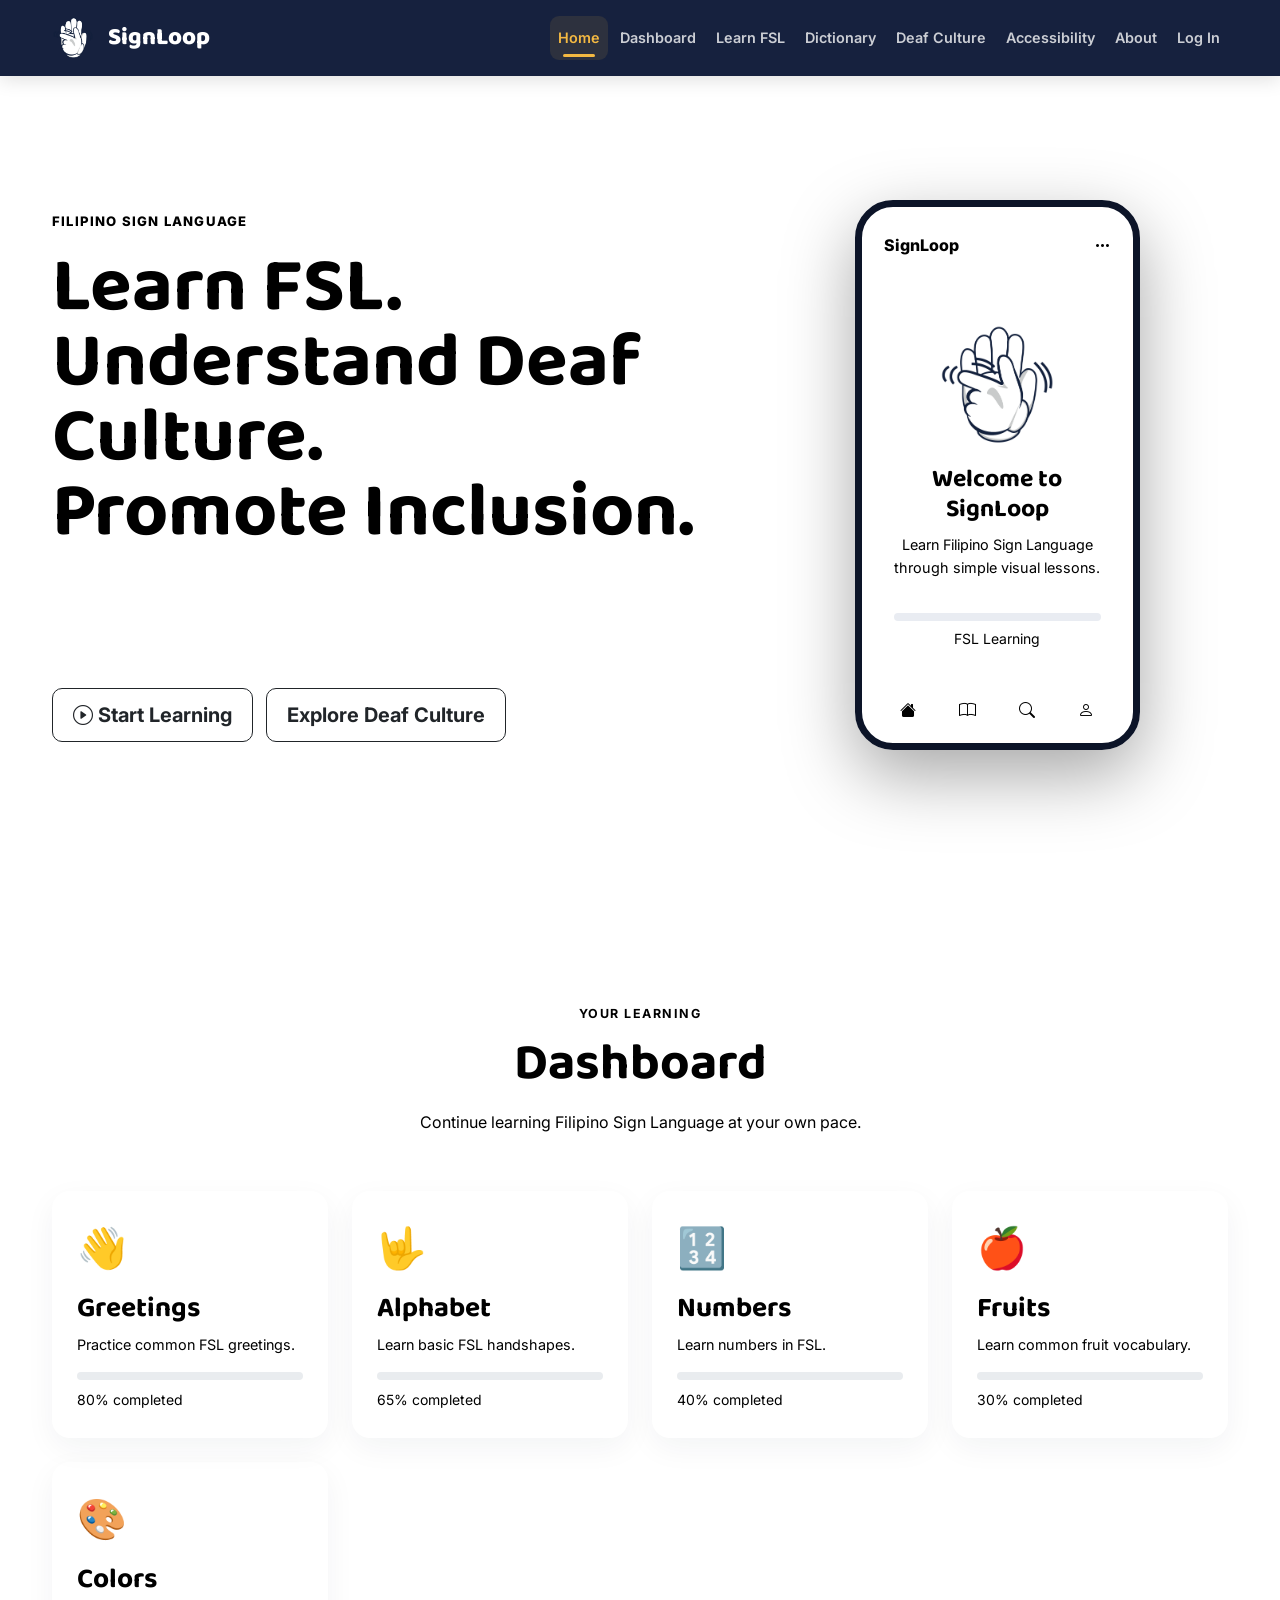
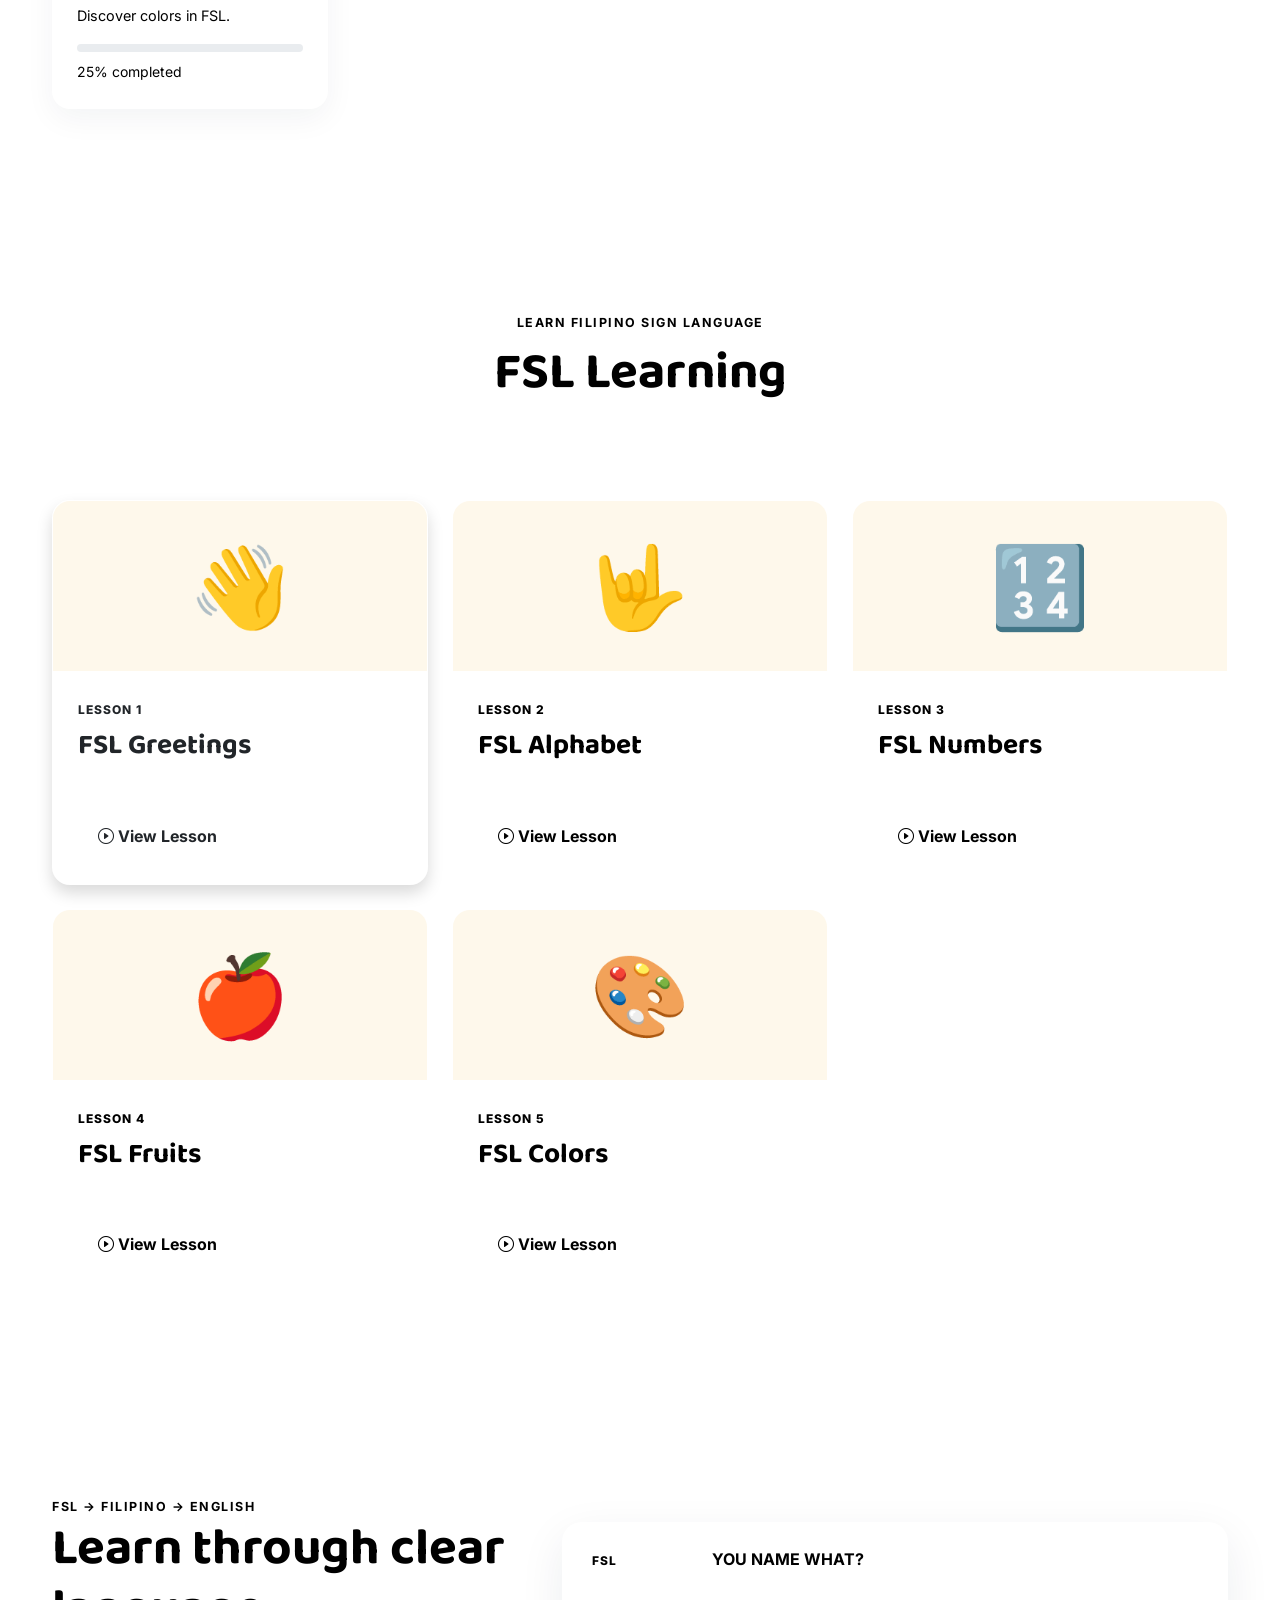
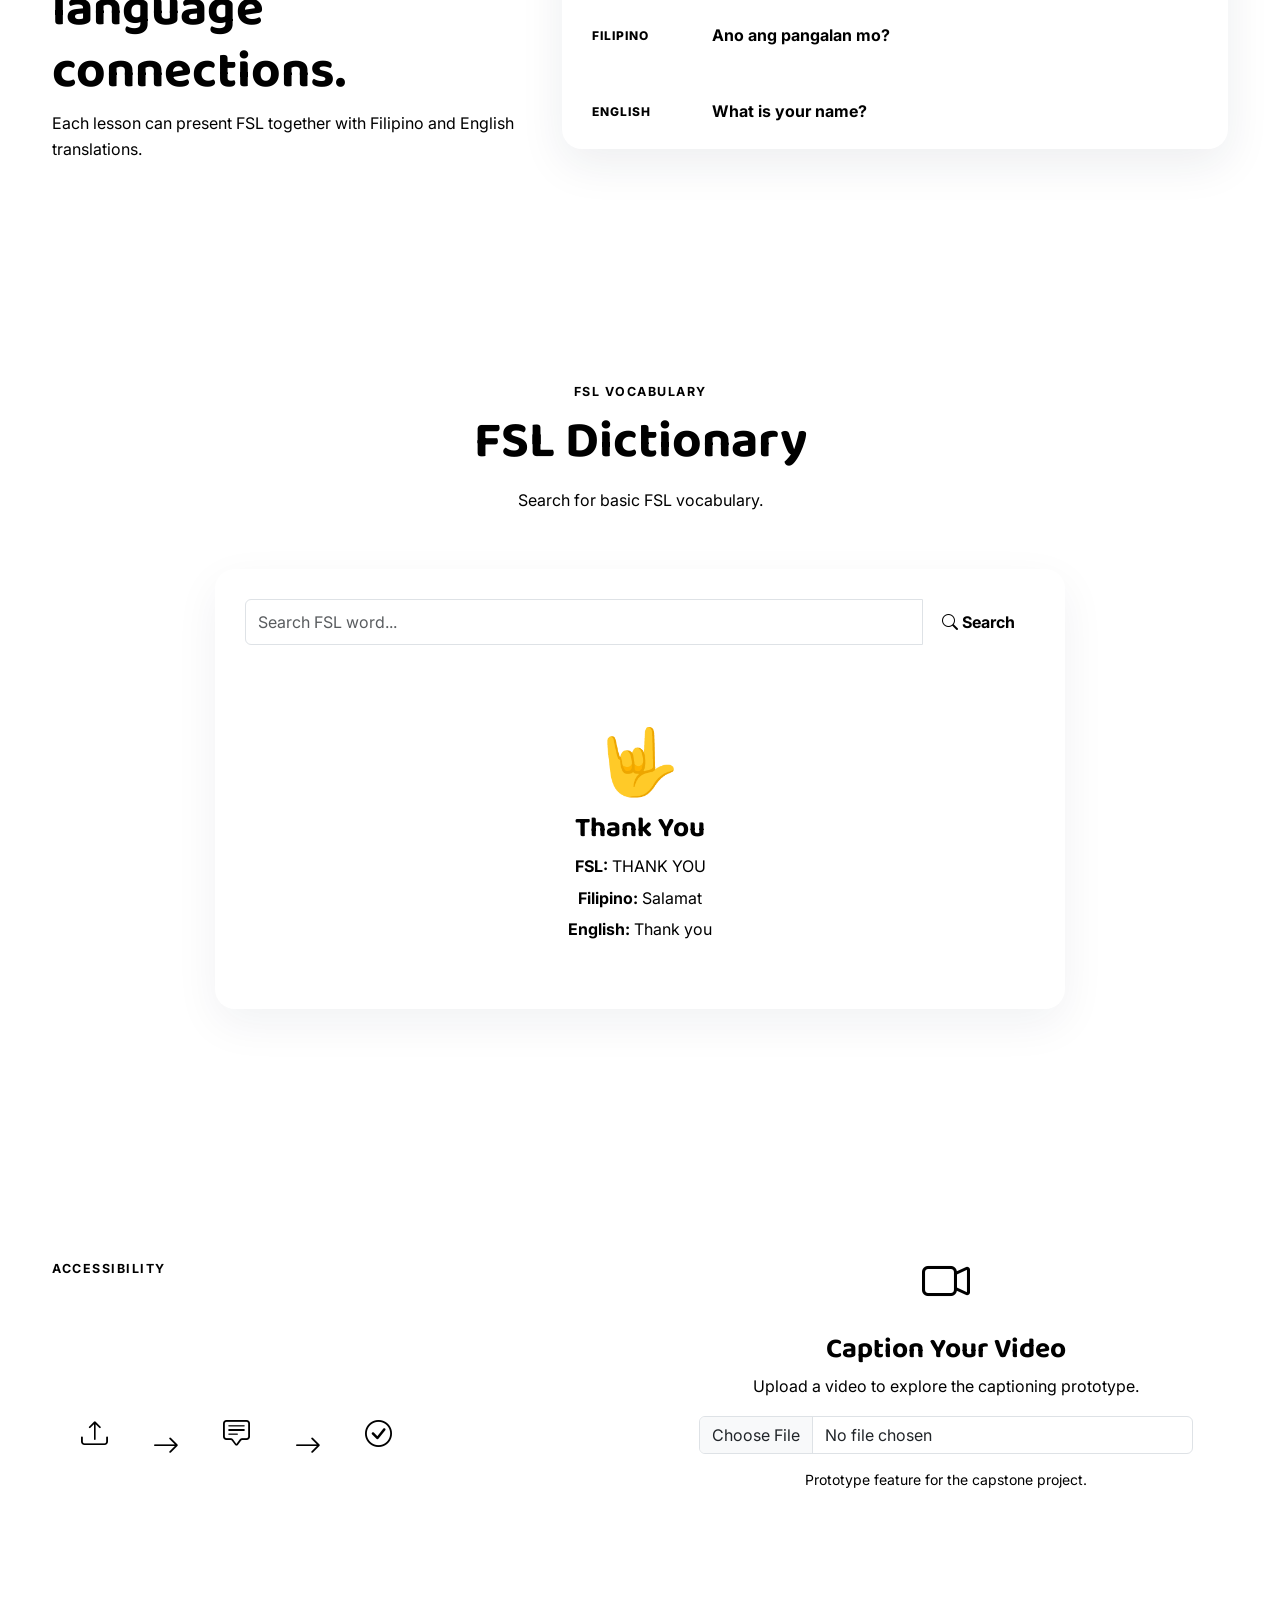
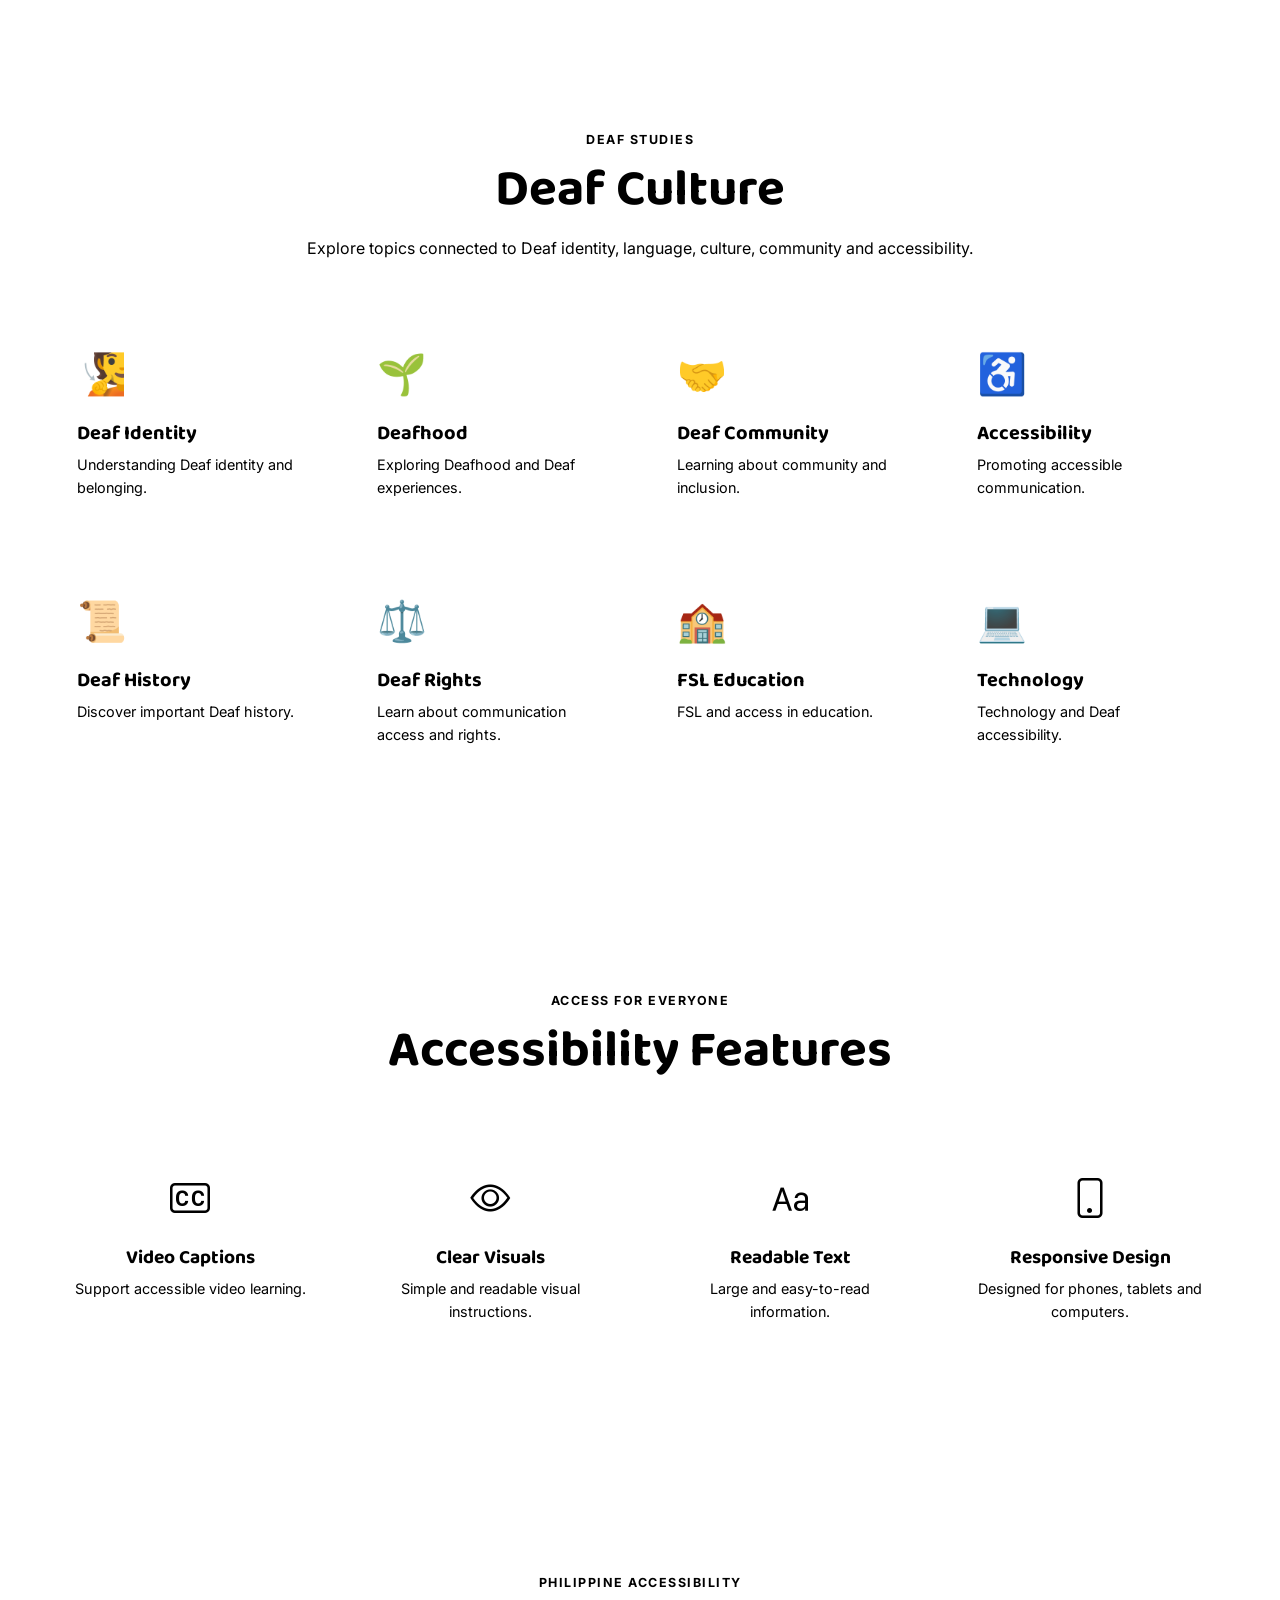
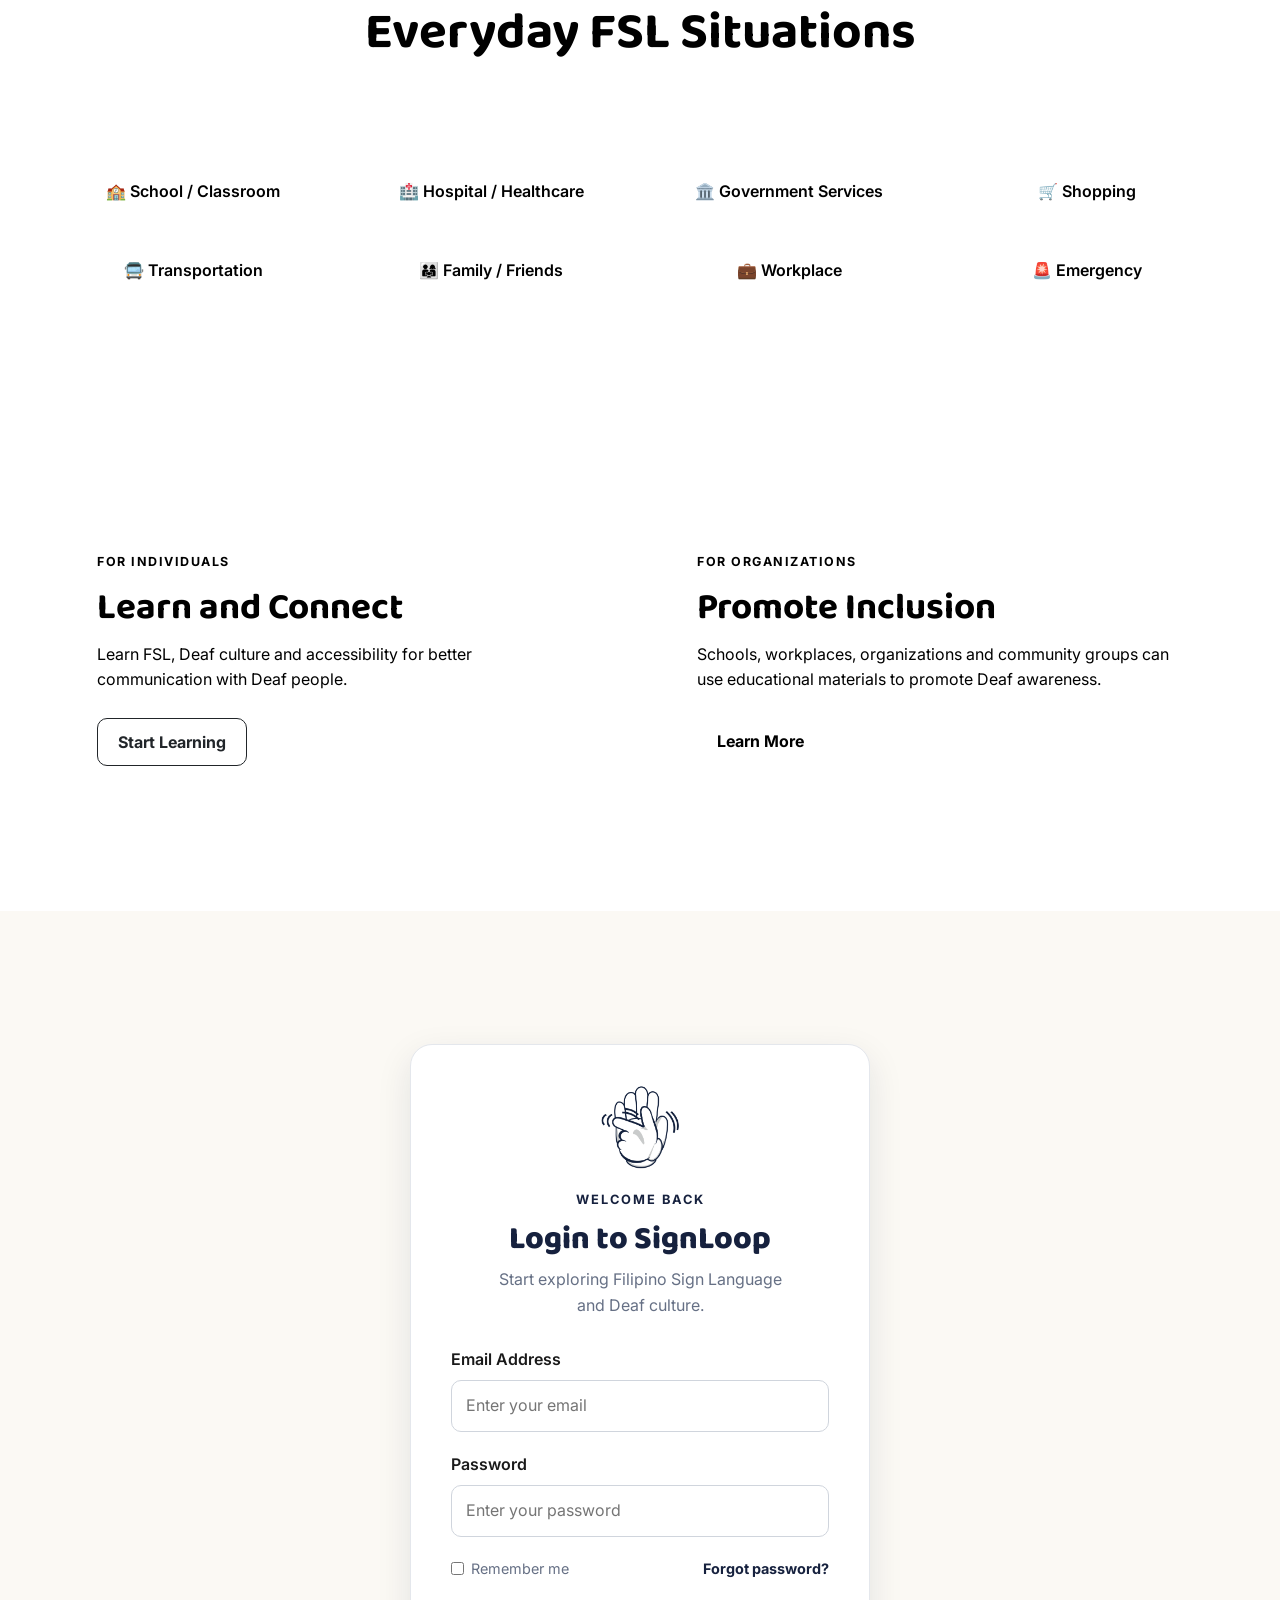
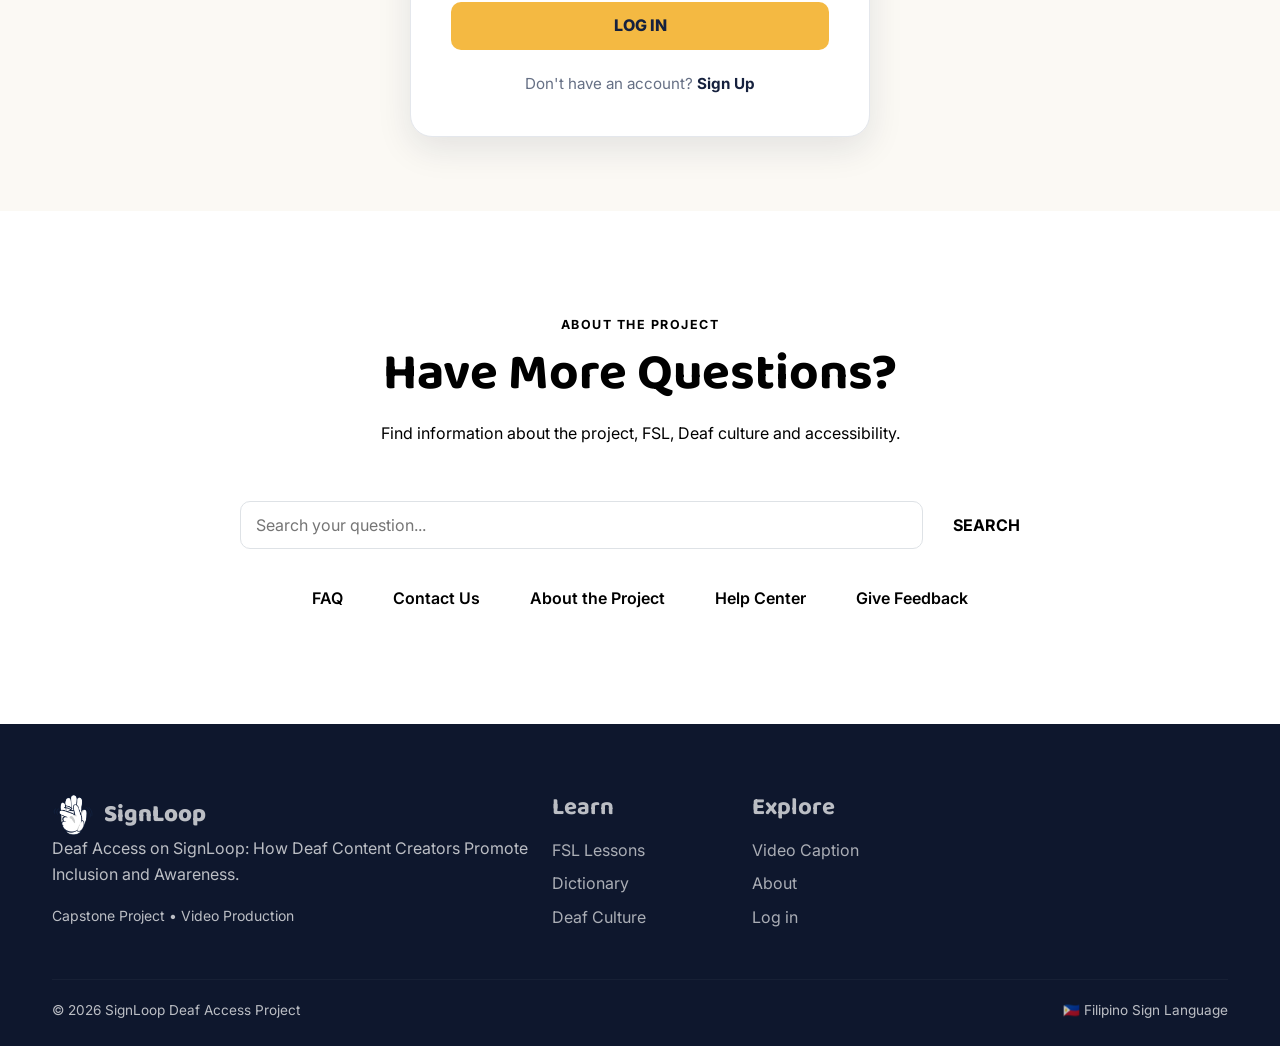
==== commit 7e0b6135: "Update print statement from 'Hello' to 'Goodbye'" ====
--- a/index.html
+++ b/index.html
@@ -1246,7 +1246,9 @@
             <input type="text"
                    id="questionSearch"
                    placeholder="Search your question..."
-                   aria-label="Search your question">
+                   aria-label="Search your question"
+					class="border"
+			>
 
             <button onclick="searchQuestion()"
                     class="btn btn-gold"
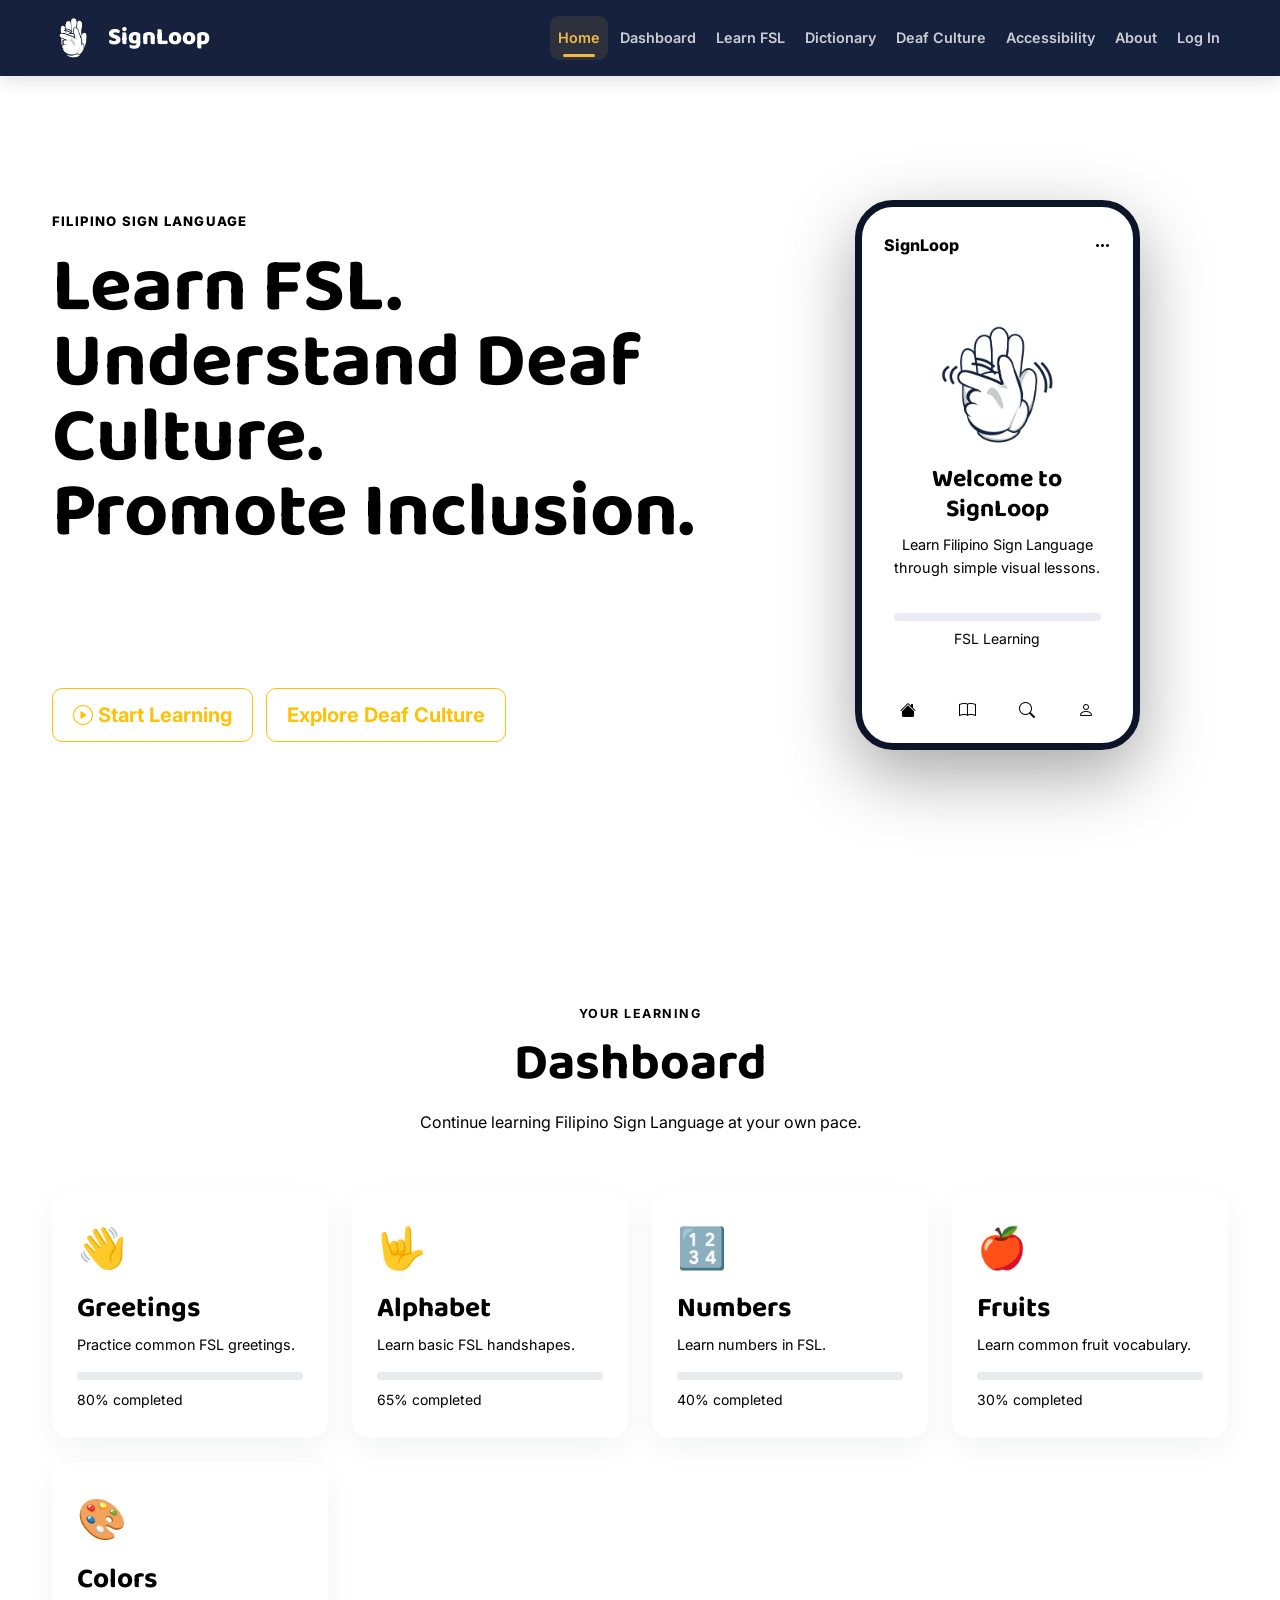
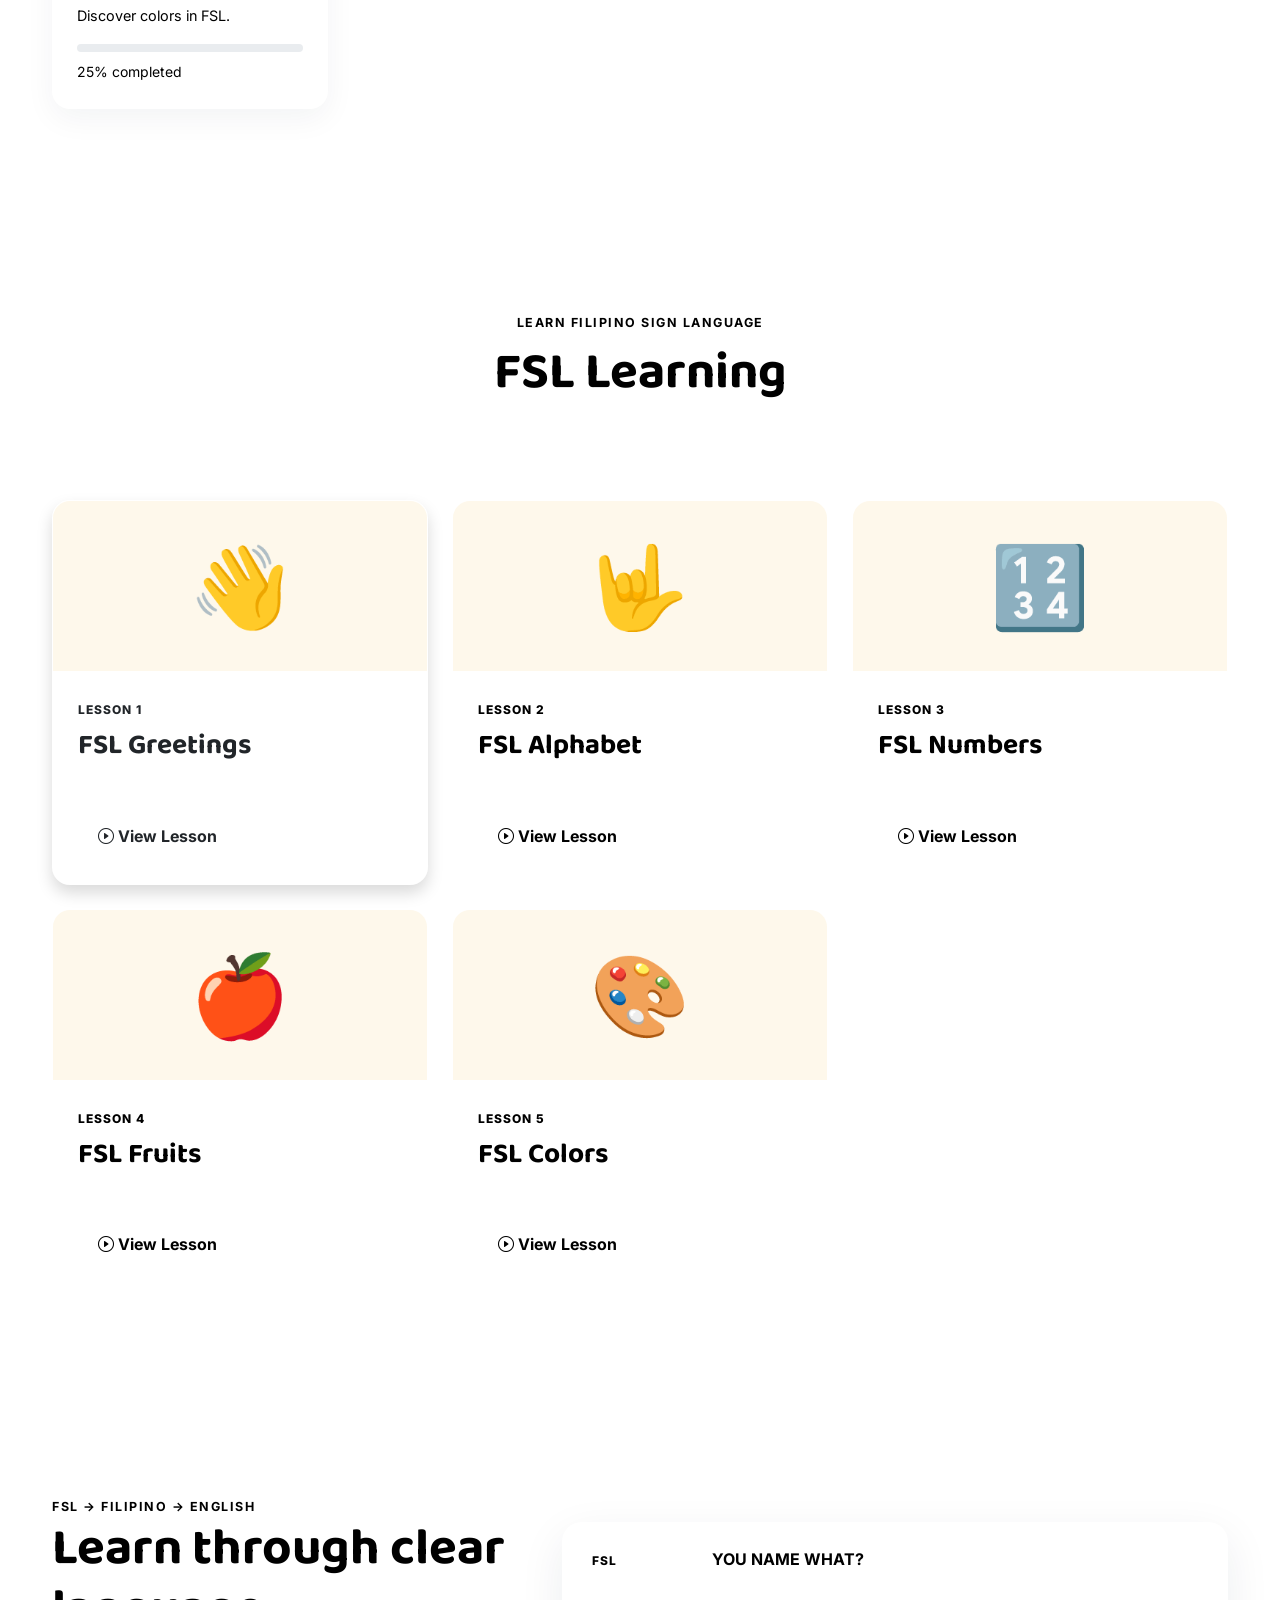
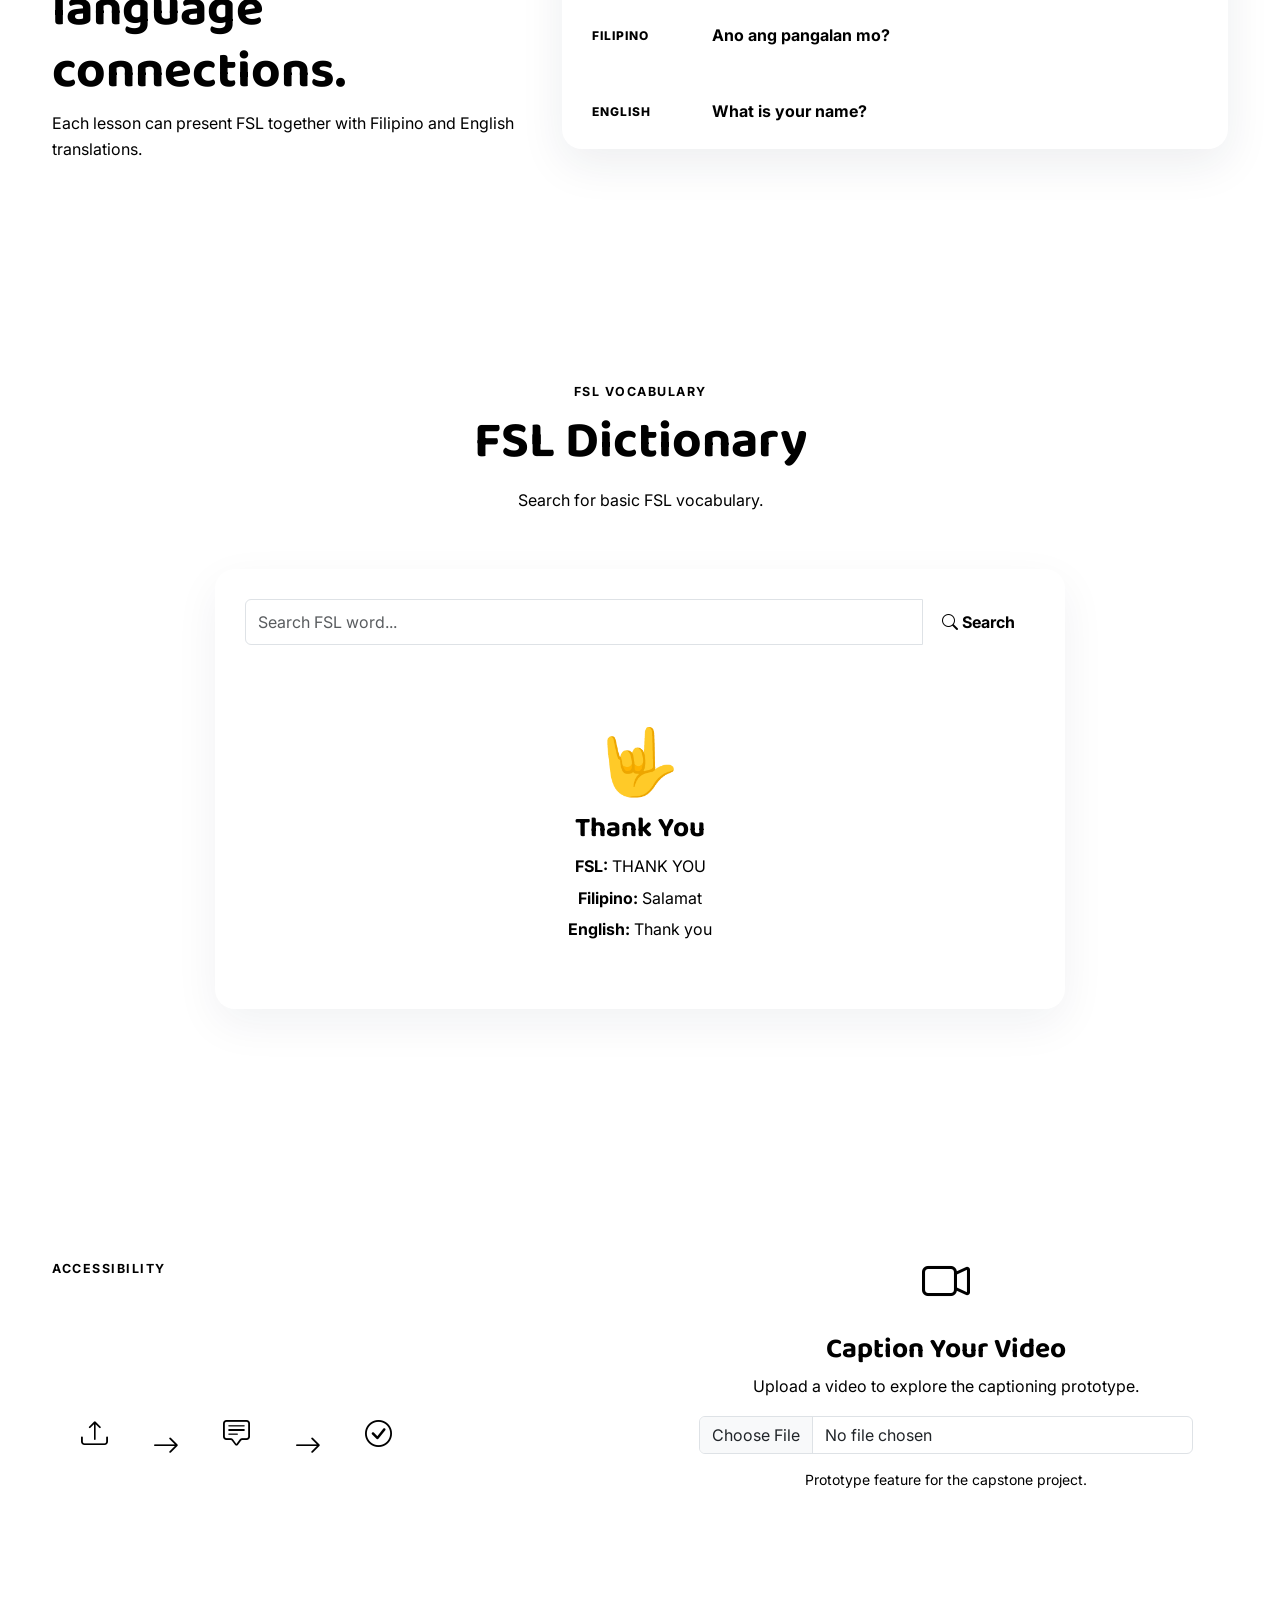
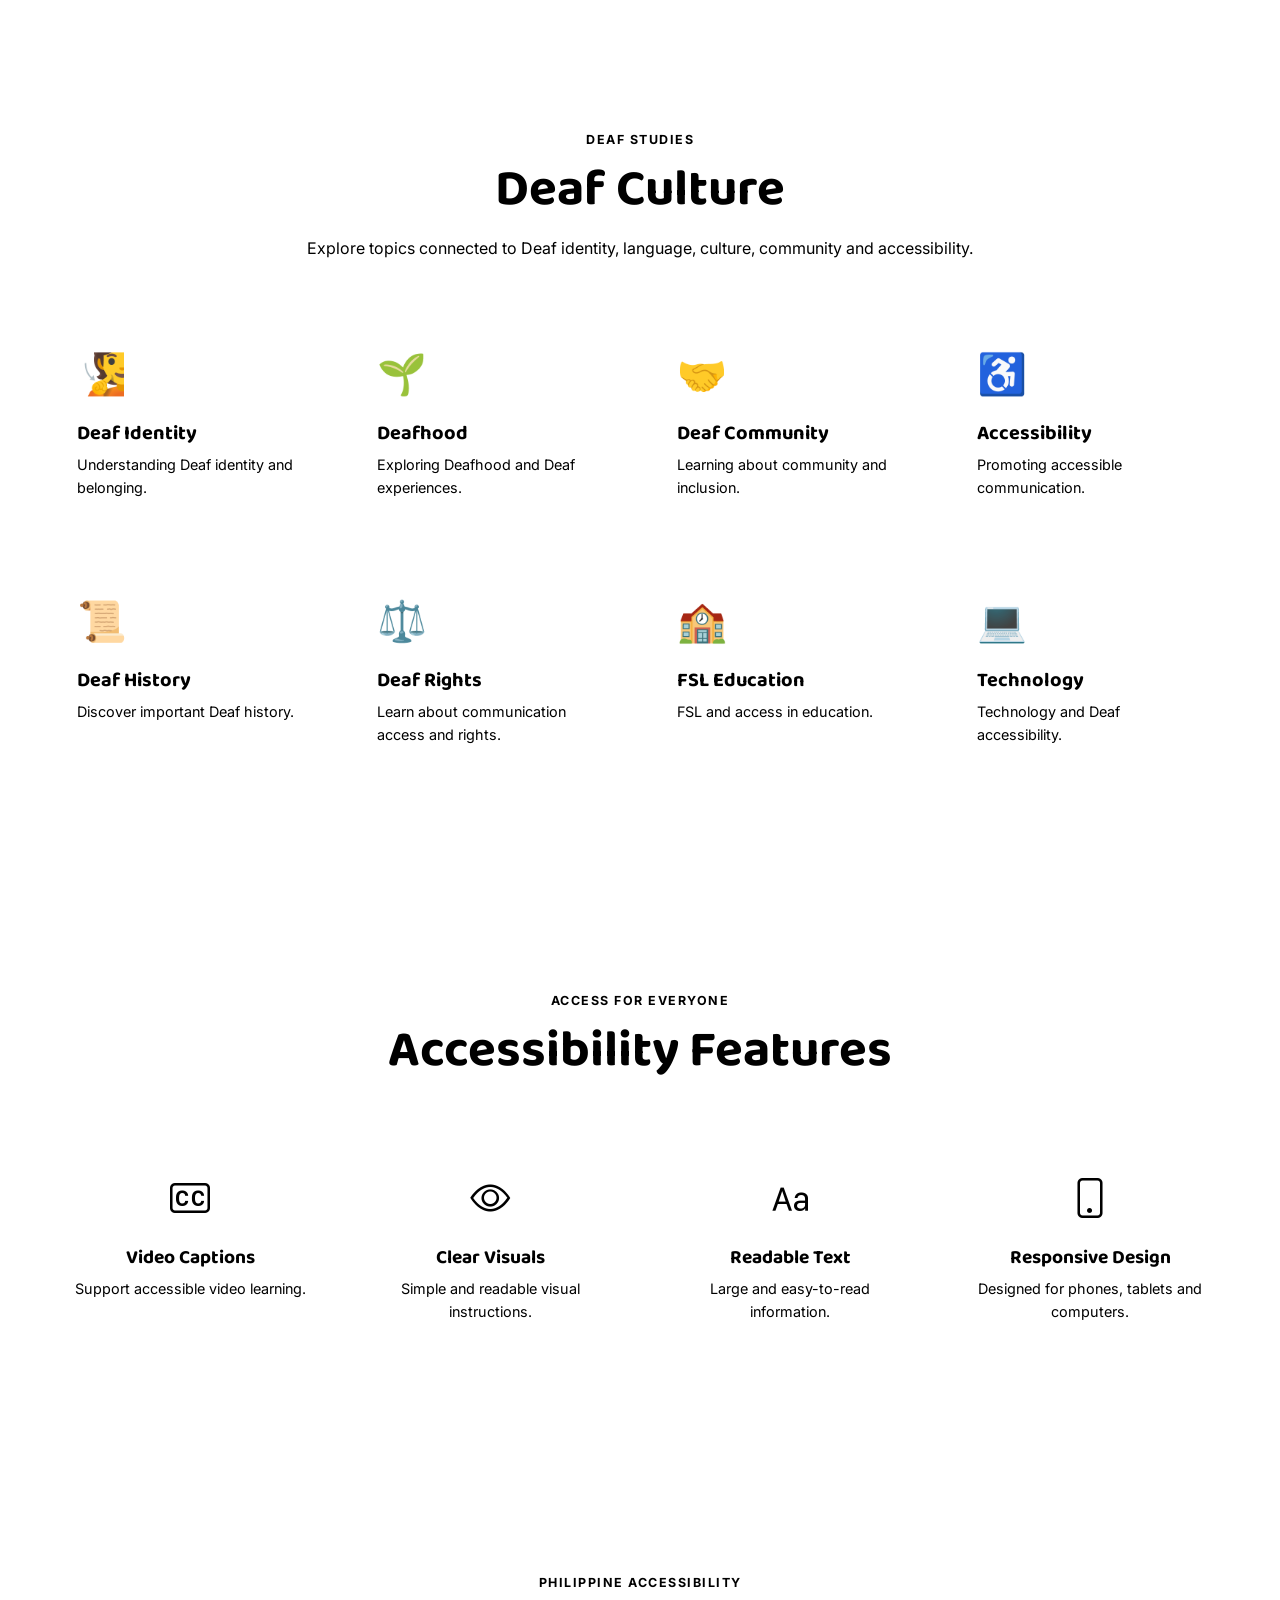
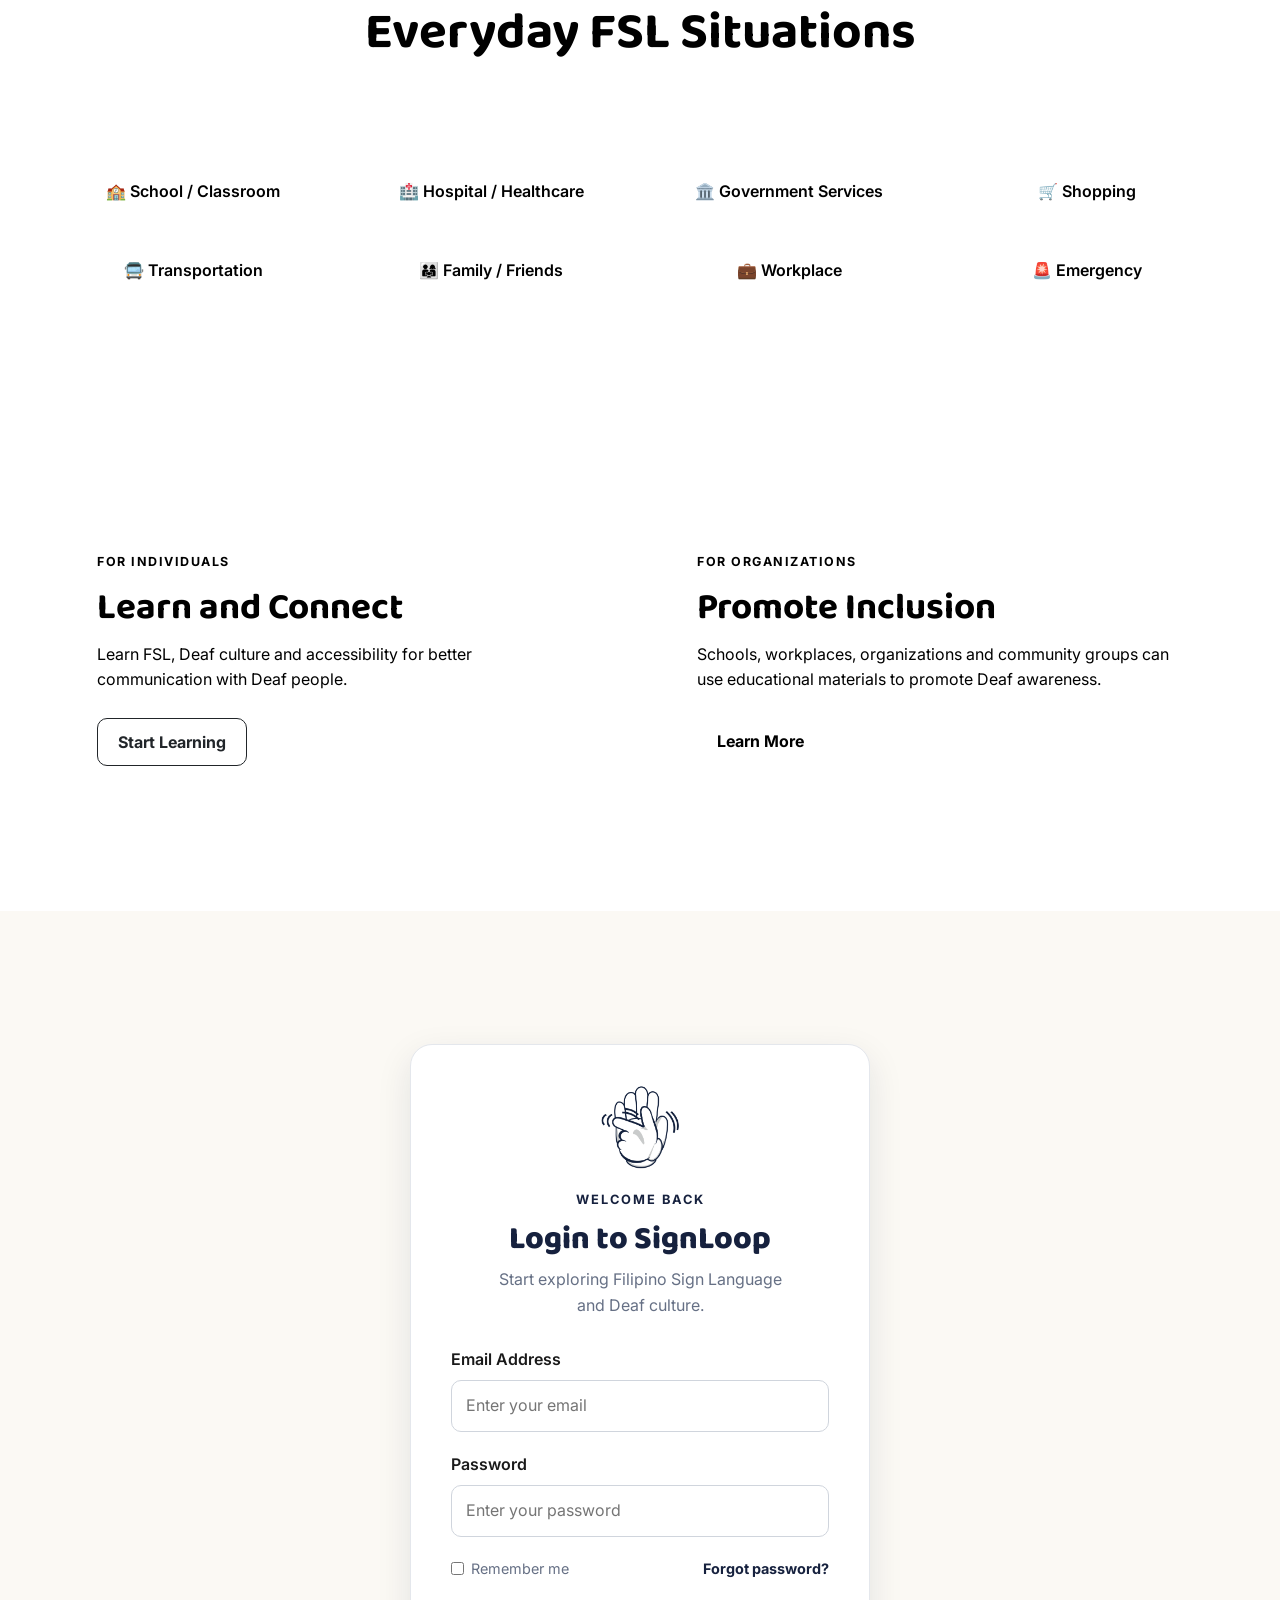
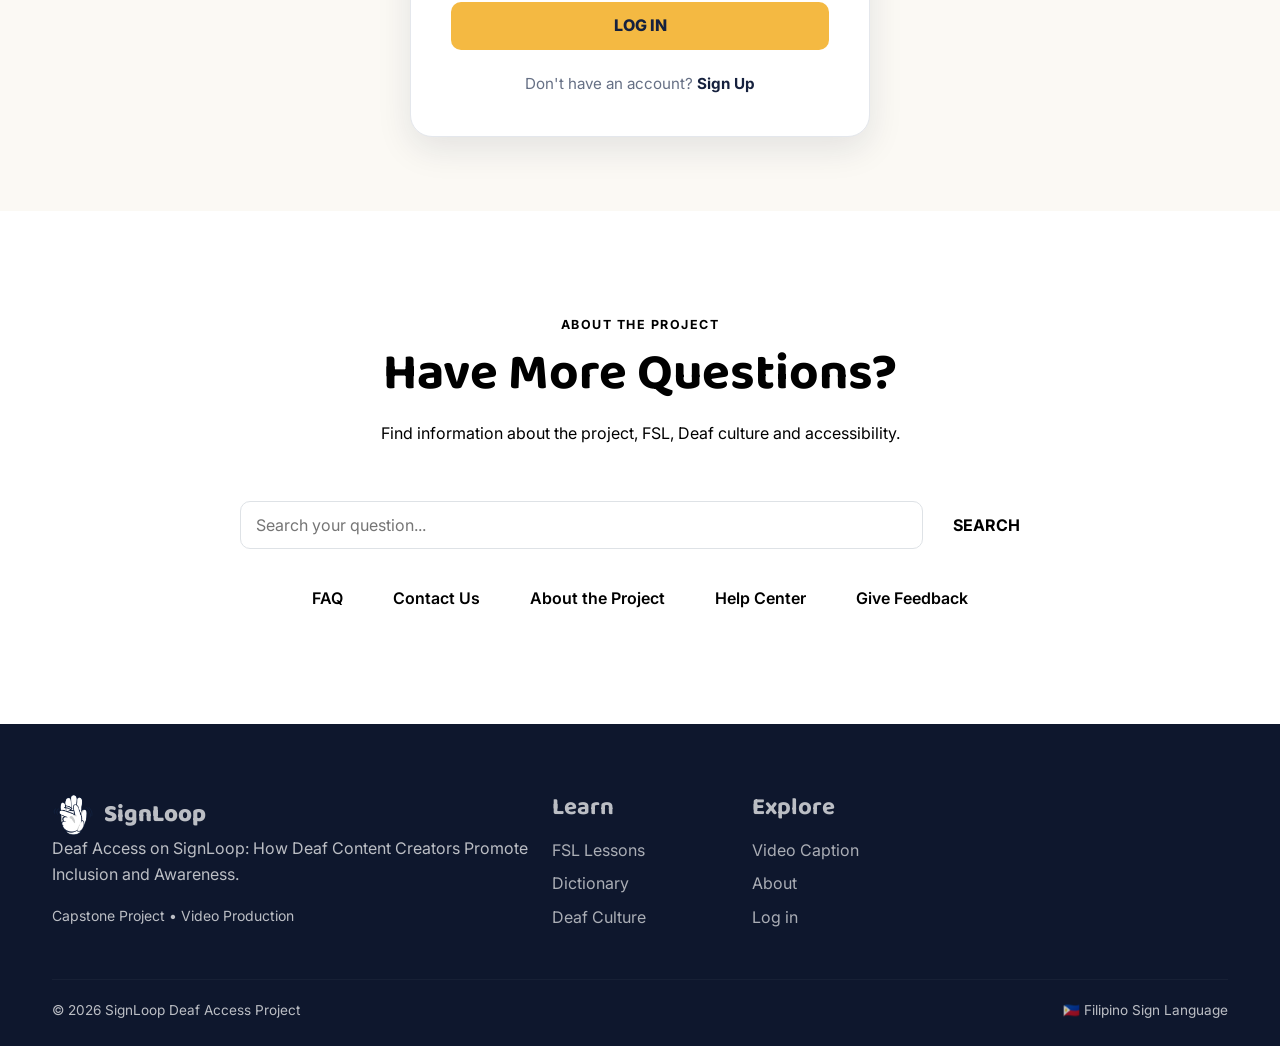
==== commit 9ac9ef21: "Update index.html" ====
--- a/index.html
+++ b/index.html
@@ -115,12 +115,12 @@
 
                 <div class="hero-buttons">
 
-                    <a href="#learn" class="btn btn-outline-dark btn-lg">
+                    <a href="#learn" class="btn btn-outline-warning btn-lg">
                         <i class="bi bi-play-circle"></i>
                         Start Learning
                     </a>
 
-                    <a href="#culture" class="btn btn-outline-dark btn-lg">
+                    <a href="#culture" class="btn btn-outline-warning btn-lg">
                         Explore Deaf Culture
                     </a>
 
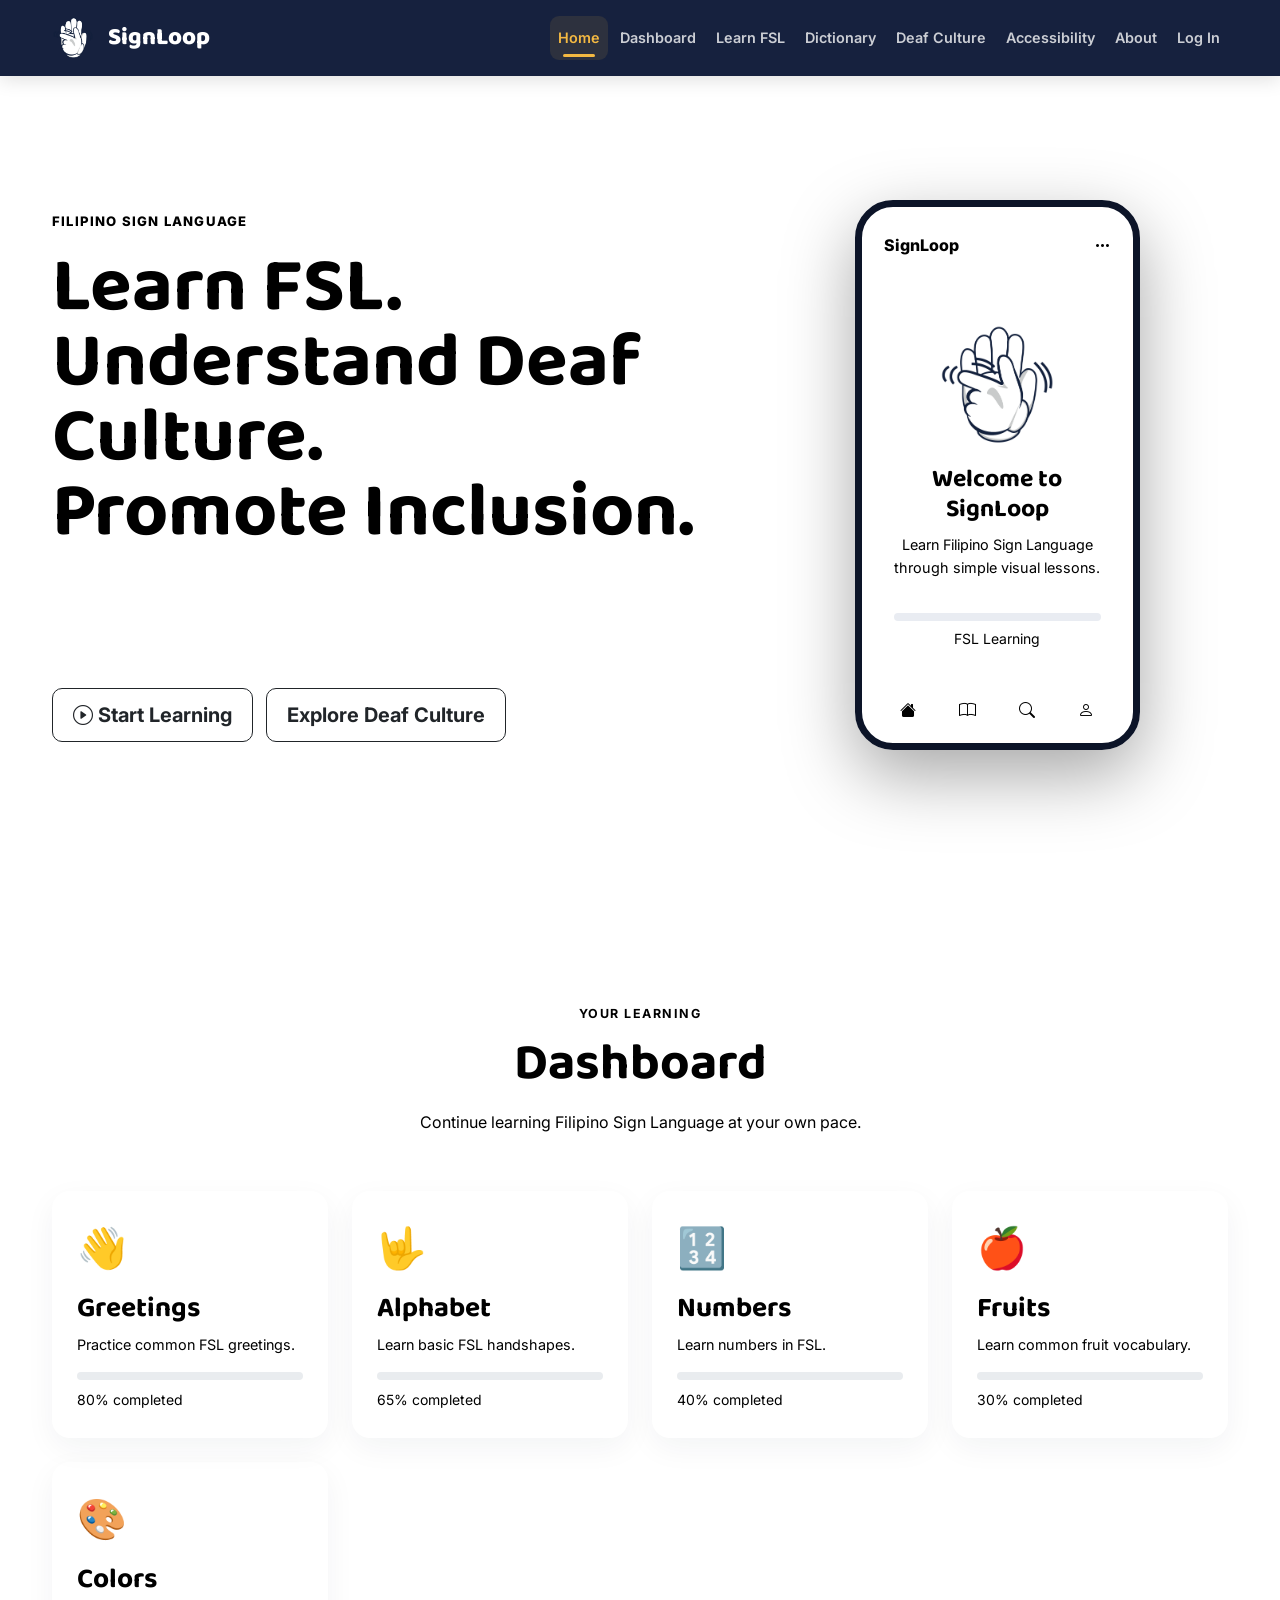
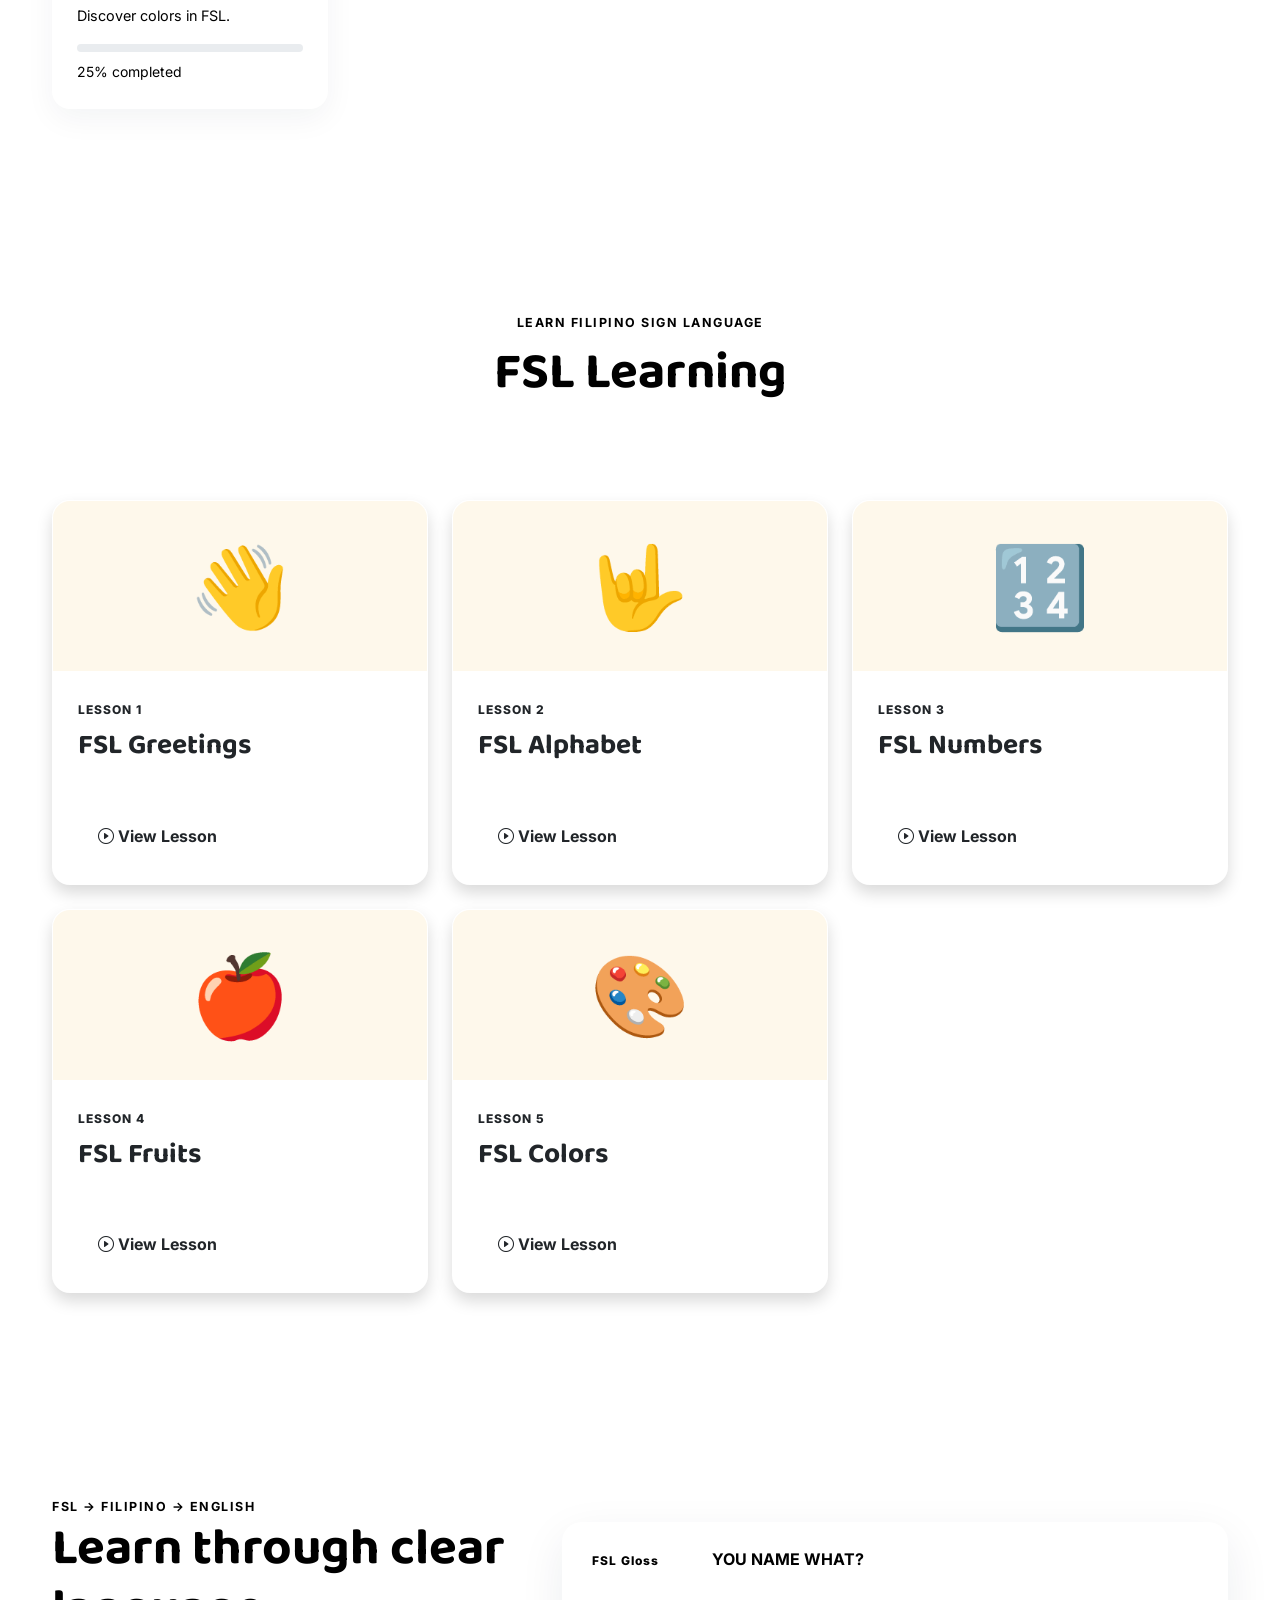
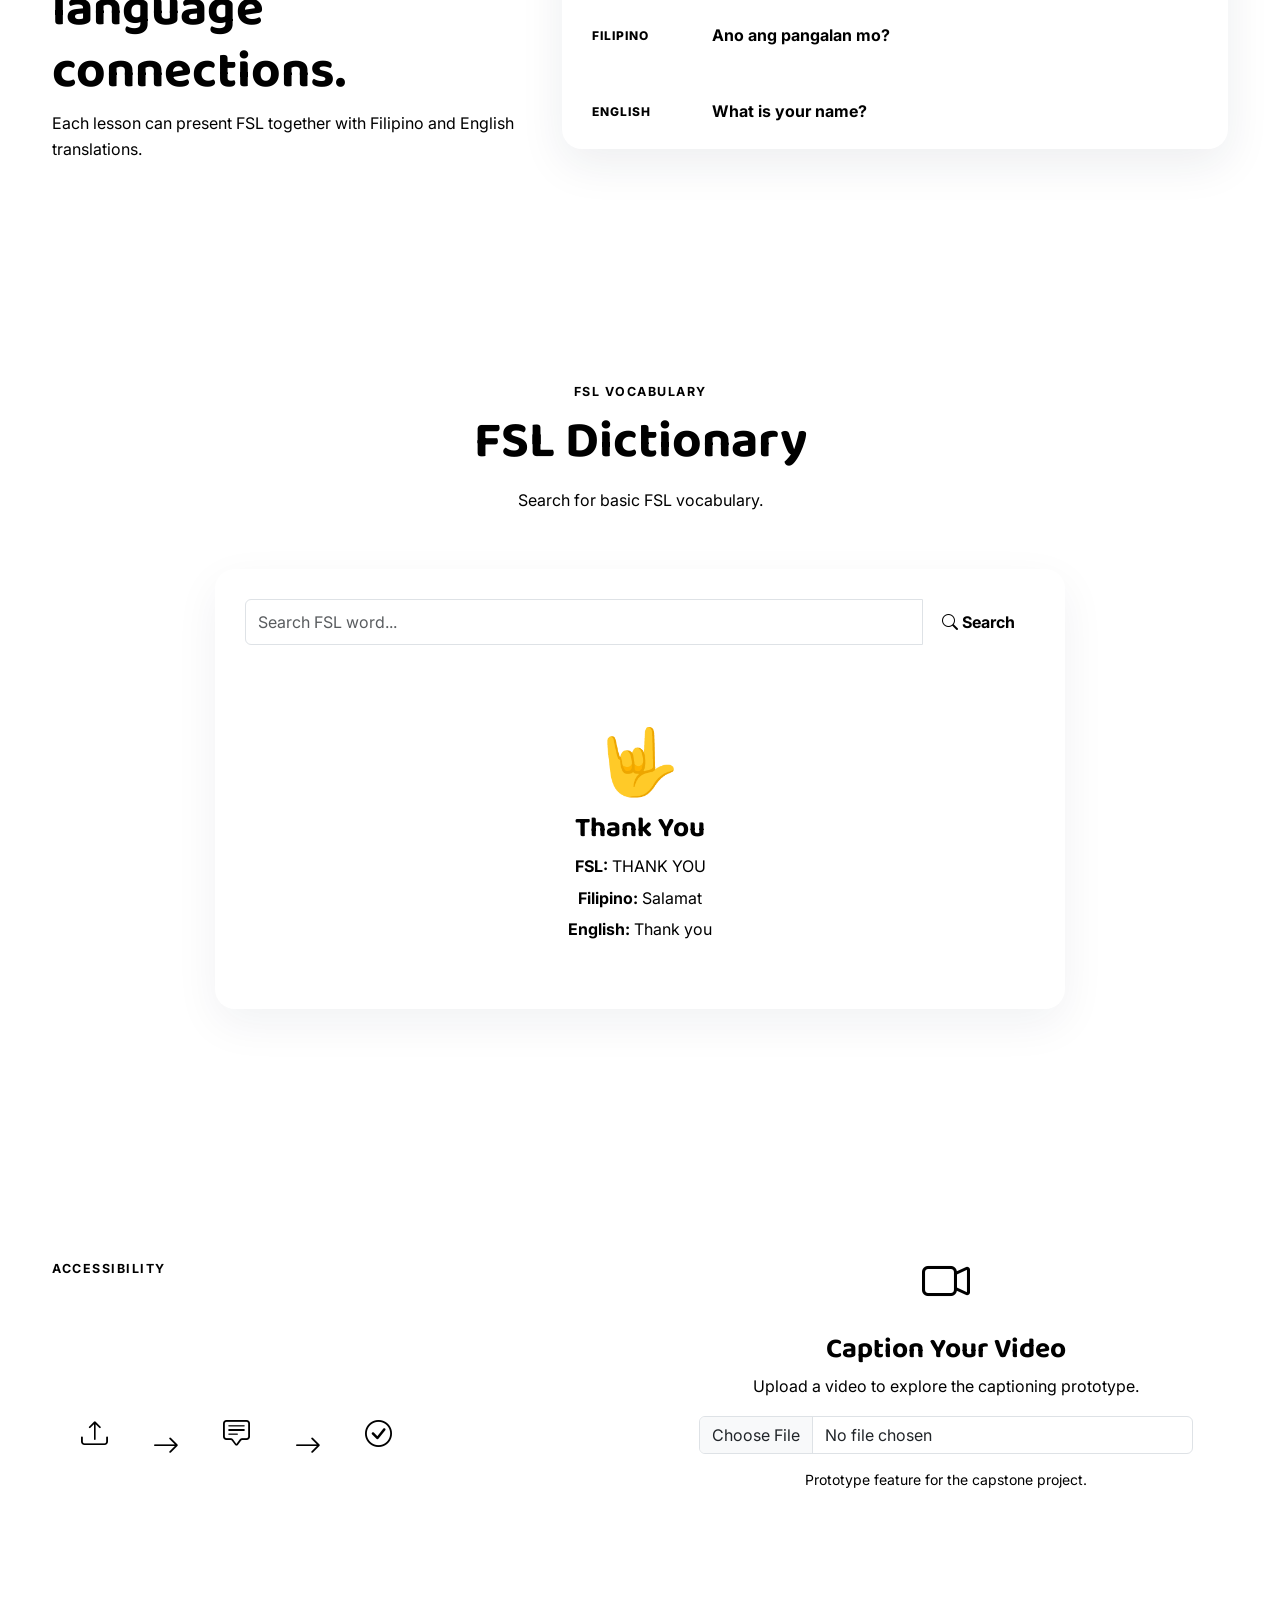
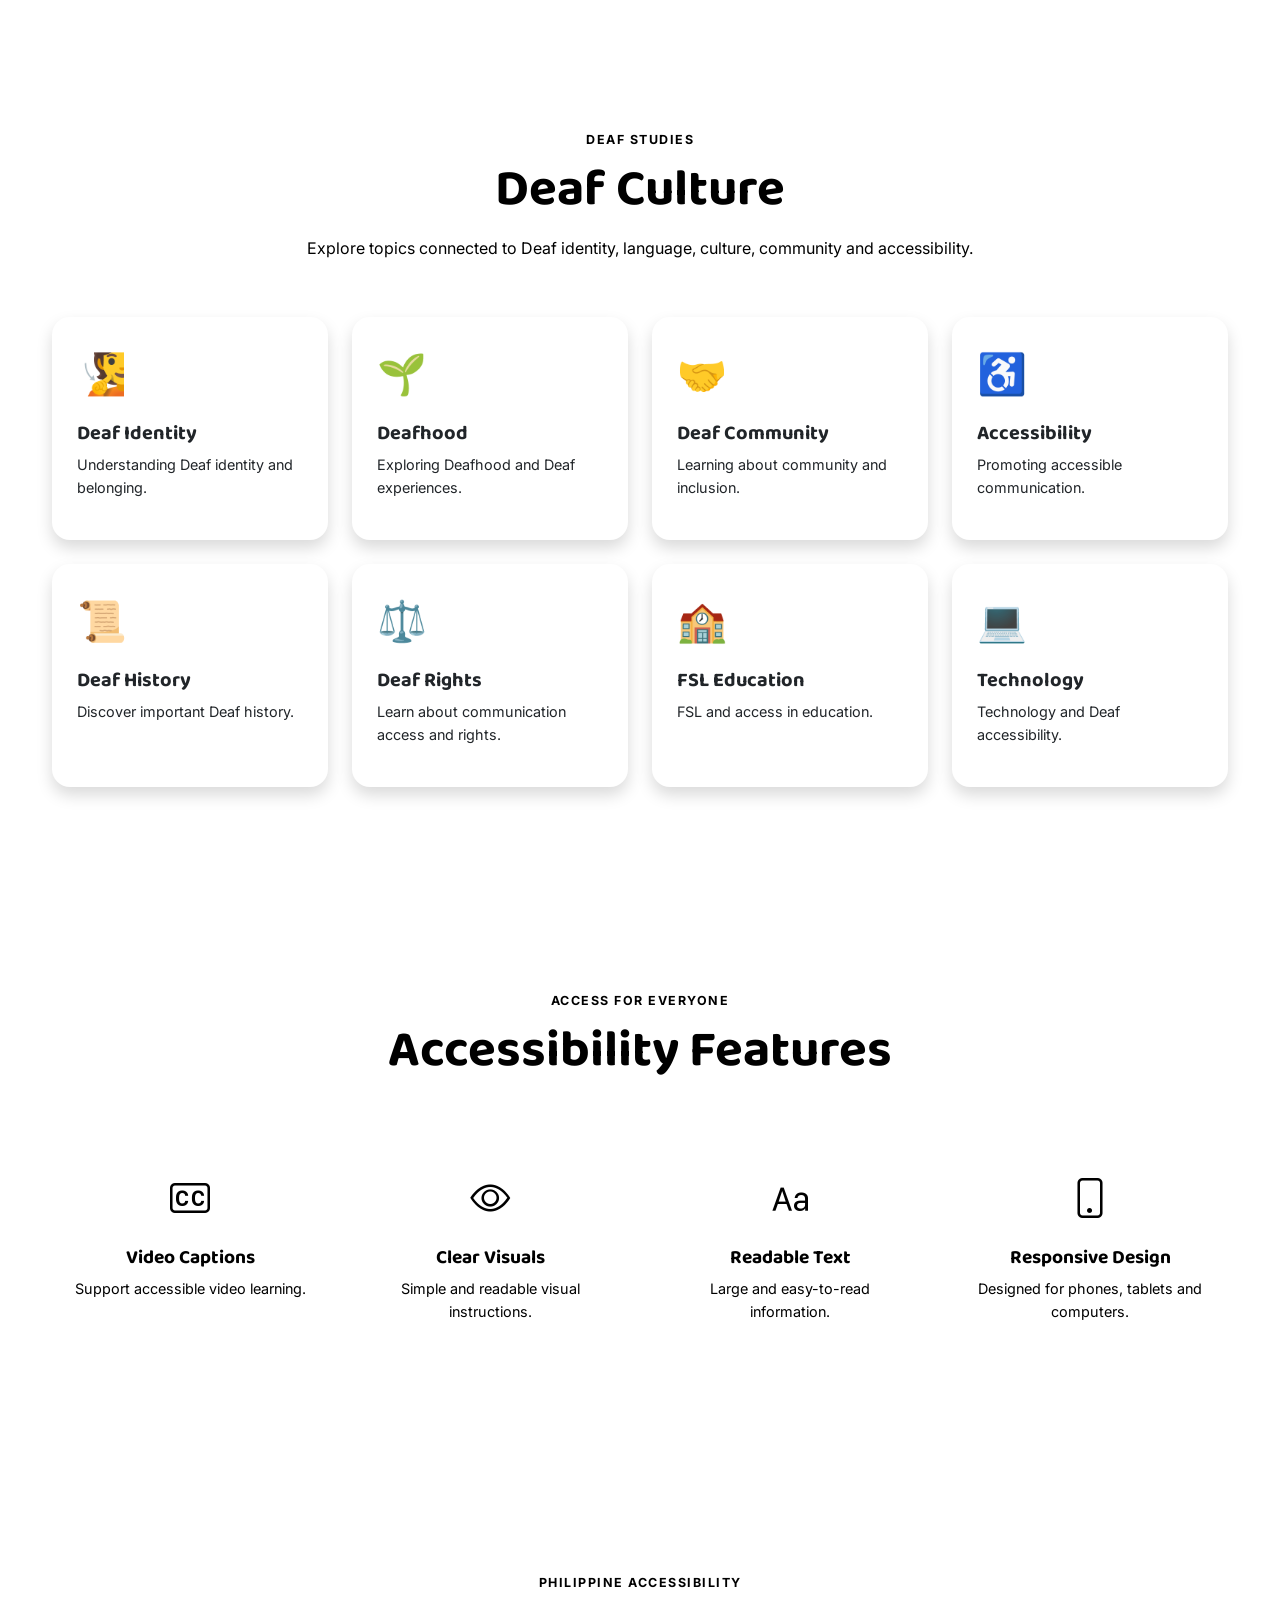
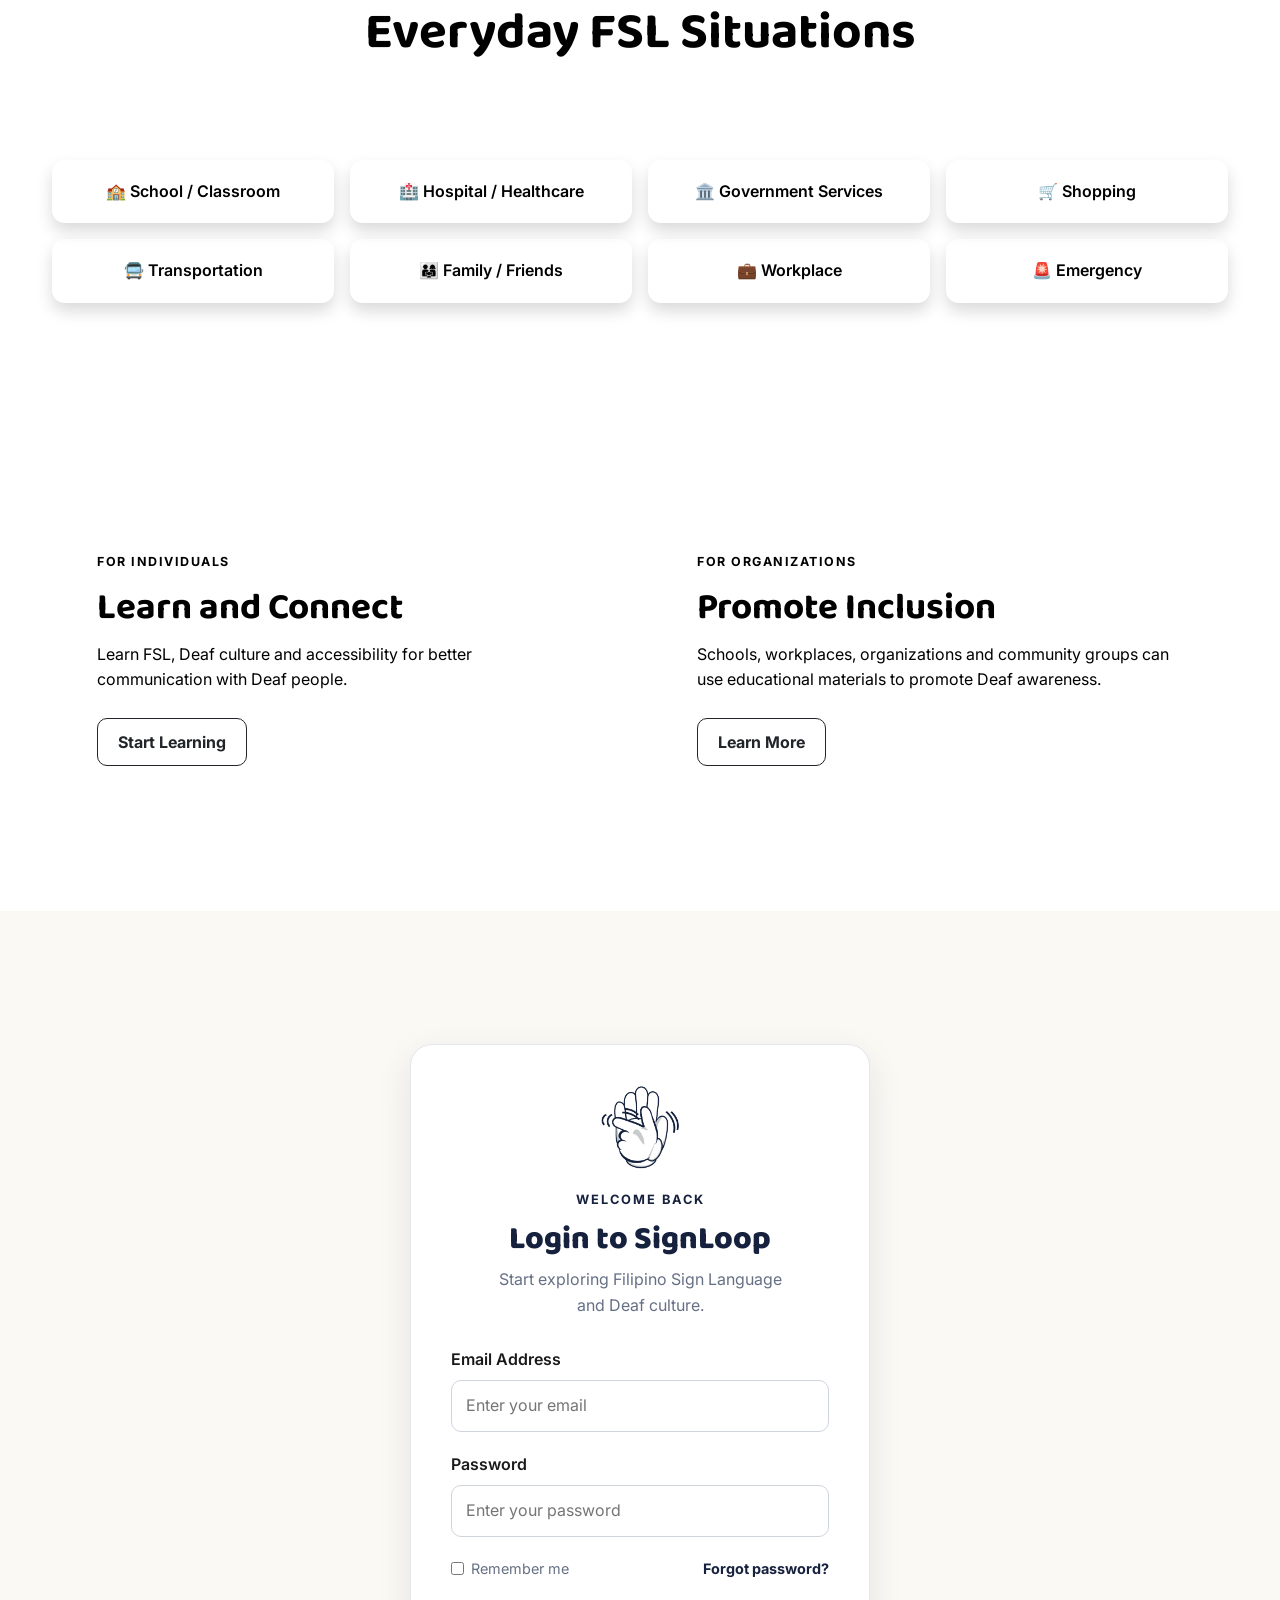
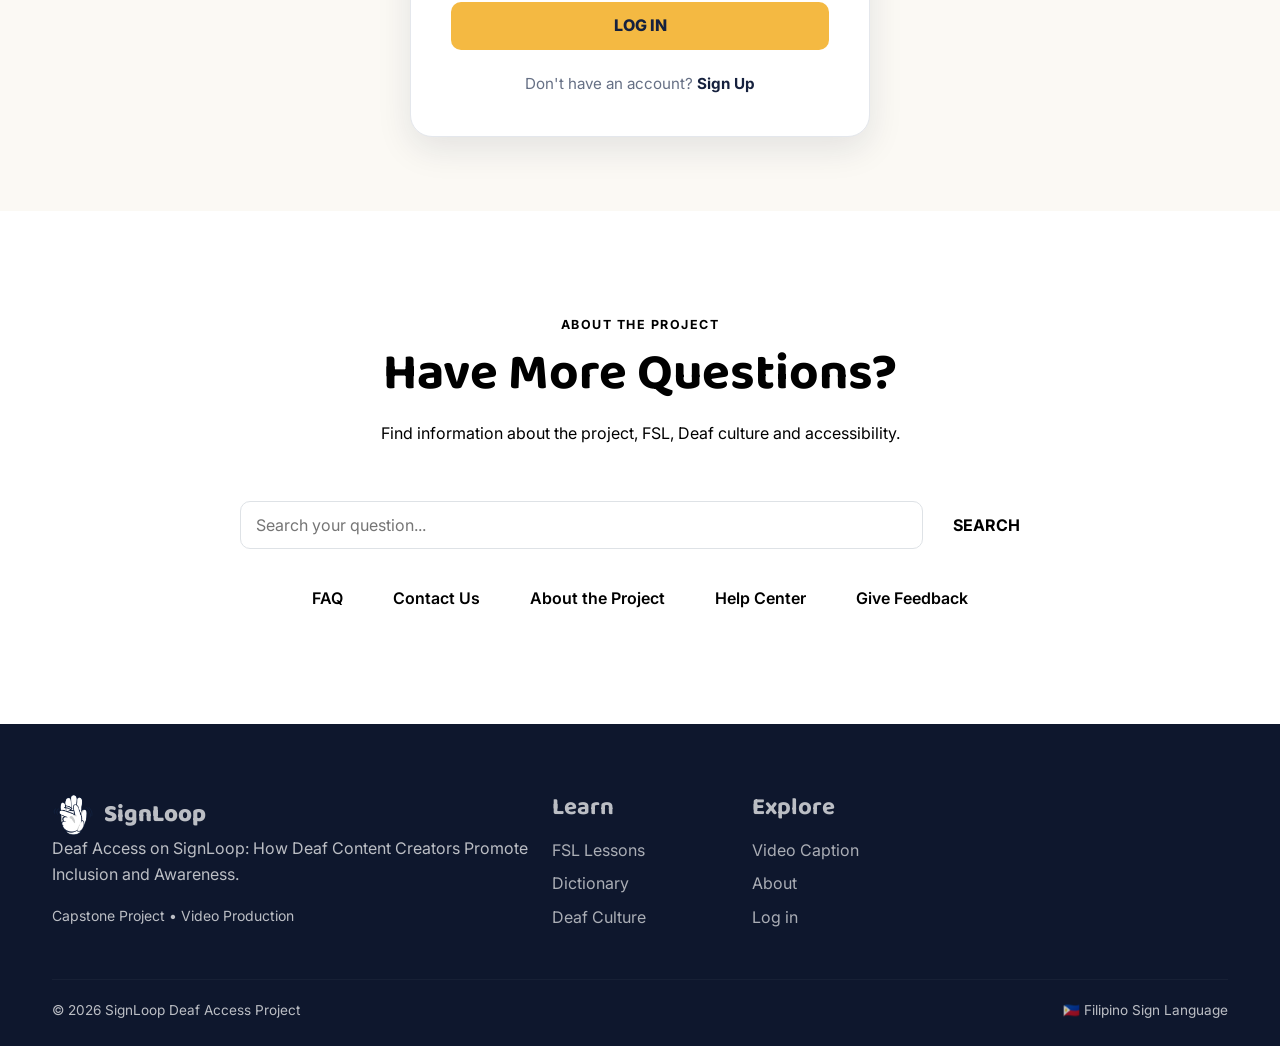
==== commit 6d1ad78b: "Update index.html" ====
--- a/index.html
+++ b/index.html
@@ -115,12 +115,12 @@
 
                 <div class="hero-buttons">
 
-                    <a href="#learn" class="btn btn-outline-warning btn-lg">
+                    <a href="#learn" class="btn btn-outline-dark btn-lg">
                         <i class="bi bi-play-circle"></i>
                         Start Learning
                     </a>
 
-                    <a href="#culture" class="btn btn-outline-warning btn-lg">
+                    <a href="#culture" class="btn btn-outline-dark btn-lg">
                         Explore Deaf Culture
                     </a>
 
@@ -400,7 +400,7 @@
 
             <div class="col-md-6 col-lg-4">
 
-                <div class="lesson-card">
+                <div class="lesson-card card shadow">
 
                     <div class="lesson-image">
                         🤟
@@ -435,7 +435,7 @@
 
             <div class="col-md-6 col-lg-4">
 
-                <div class="lesson-card">
+                <div class="lesson-card card shadow">
 
                     <div class="lesson-image">
                         🔢
@@ -469,7 +469,7 @@
 
             <div class="col-md-6 col-lg-4">
 
-                <div class="lesson-card">
+                <div class="lesson-card card shadow">
 
                     <div class="lesson-image">
                         🍎
@@ -504,7 +504,7 @@
 
             <div class="col-md-6 col-lg-4">
 
-                <div class="lesson-card">
+                <div class="lesson-card card shadow">
 
                     <div class="lesson-image">
                         🎨
@@ -636,7 +636,7 @@
 
                     <div class="translation-row">
 
-                        <span>FSL</span>
+                        <span>FSL Gloss</span>
 
                         <strong>
                             YOU NAME WHAT?
@@ -854,7 +854,7 @@
         <div class="row g-4">
 
             <div class="col-md-6 col-lg-3">
-                <div class="culture-card">
+                <div class="culture-card card shadow">
                     <span>🧏</span>
                     <h3>Deaf Identity</h3>
                     <p>Understanding Deaf identity and belonging.</p>
@@ -862,7 +862,7 @@
             </div>
 
             <div class="col-md-6 col-lg-3">
-                <div class="culture-card">
+                <div class="culture-card card shadow">
                     <span>🌱</span>
                     <h3>Deafhood</h3>
                     <p>Exploring Deafhood and Deaf experiences.</p>
@@ -870,7 +870,7 @@
             </div>
 
             <div class="col-md-6 col-lg-3">
-                <div class="culture-card">
+                <div class="culture-card card shadow">
                     <span>🤝</span>
                     <h3>Deaf Community</h3>
                     <p>Learning about community and inclusion.</p>
@@ -878,7 +878,7 @@
             </div>
 
             <div class="col-md-6 col-lg-3">
-                <div class="culture-card">
+                <div class="culture-card card shadow">
                     <span>♿</span>
                     <h3>Accessibility</h3>
                     <p>Promoting accessible communication.</p>
@@ -886,7 +886,7 @@
             </div>
 
             <div class="col-md-6 col-lg-3">
-                <div class="culture-card">
+                <div class="culture-card card shadow">
                     <span>📜</span>
                     <h3>Deaf History</h3>
                     <p>Discover important Deaf history.</p>
@@ -894,7 +894,7 @@
             </div>
 
             <div class="col-md-6 col-lg-3">
-                <div class="culture-card">
+                <div class="culture-card card shadow">
                     <span>⚖️</span>
                     <h3>Deaf Rights</h3>
                     <p>Learn about communication access and rights.</p>
@@ -902,7 +902,7 @@
             </div>
 
             <div class="col-md-6 col-lg-3">
-                <div class="culture-card">
+                <div class="culture-card card shadow">
                     <span>🏫</span>
                     <h3>FSL Education</h3>
                     <p>FSL and access in education.</p>
@@ -910,7 +910,7 @@
             </div>
 
             <div class="col-md-6 col-lg-3">
-                <div class="culture-card">
+                <div class="culture-card card shadow">
                     <span>💻</span>
                     <h3>Technology</h3>
                     <p>Technology and Deaf accessibility.</p>
@@ -1042,49 +1042,49 @@
         <div class="row g-3">
 
             <div class="col-6 col-md-4 col-lg-3">
-                <div class="situation-card">
+                <div class="situation-card card shadow">
                     🏫 School / Classroom
                 </div>
             </div>
 
             <div class="col-6 col-md-4 col-lg-3">
-                <div class="situation-card">
+                <div class="situation-card card shadow">
                     🏥 Hospital / Healthcare
                 </div>
             </div>
 
             <div class="col-6 col-md-4 col-lg-3">
-                <div class="situation-card">
+                <div class="situation-card card shadow">
                     🏛️ Government Services
                 </div>
             </div>
 
             <div class="col-6 col-md-4 col-lg-3">
-                <div class="situation-card">
+                <div class="situation-card card shadow">
                     🛒 Shopping
                 </div>
             </div>
 
             <div class="col-6 col-md-4 col-lg-3">
-                <div class="situation-card">
+                <div class="situation-card card shadow">
                     🚍 Transportation
                 </div>
             </div>
 
             <div class="col-6 col-md-4 col-lg-3">
-                <div class="situation-card">
+                <div class="situation-card card shadow">
                     👨‍👩‍👧 Family / Friends
                 </div>
             </div>
 
             <div class="col-6 col-md-4 col-lg-3">
-                <div class="situation-card">
+                <div class="situation-card card shadow">
                     💼 Workplace
                 </div>
             </div>
 
             <div class="col-6 col-md-4 col-lg-3">
-                <div class="situation-card">
+                <div class="situation-card card shadow">
                     🚨 Emergency
                 </div>
             </div>
@@ -1144,7 +1144,7 @@
                         materials to promote Deaf awareness.
                     </p>
 
-                    <a href="#about" class="btn btn-dark">
+                    <a href="#about" class="btn btn-outline-dark">
                         Learn More
                     </a>
 
